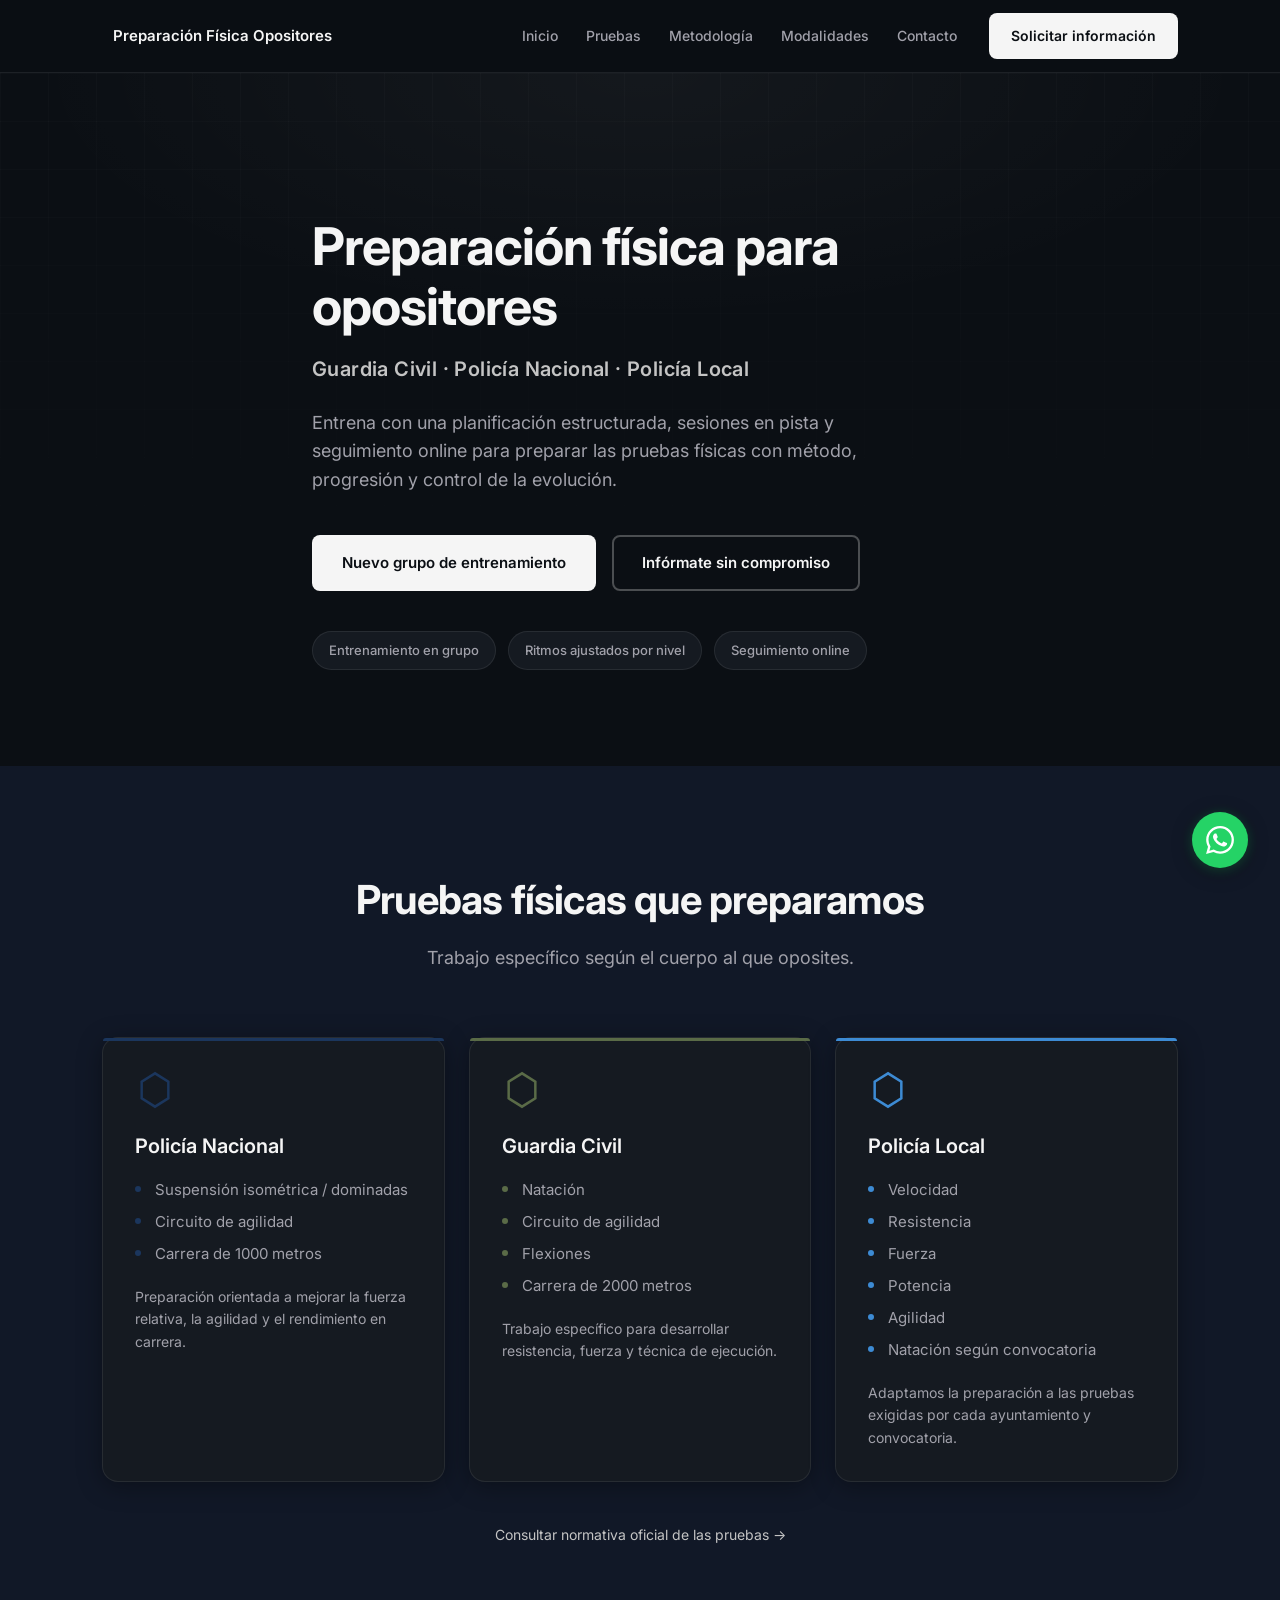
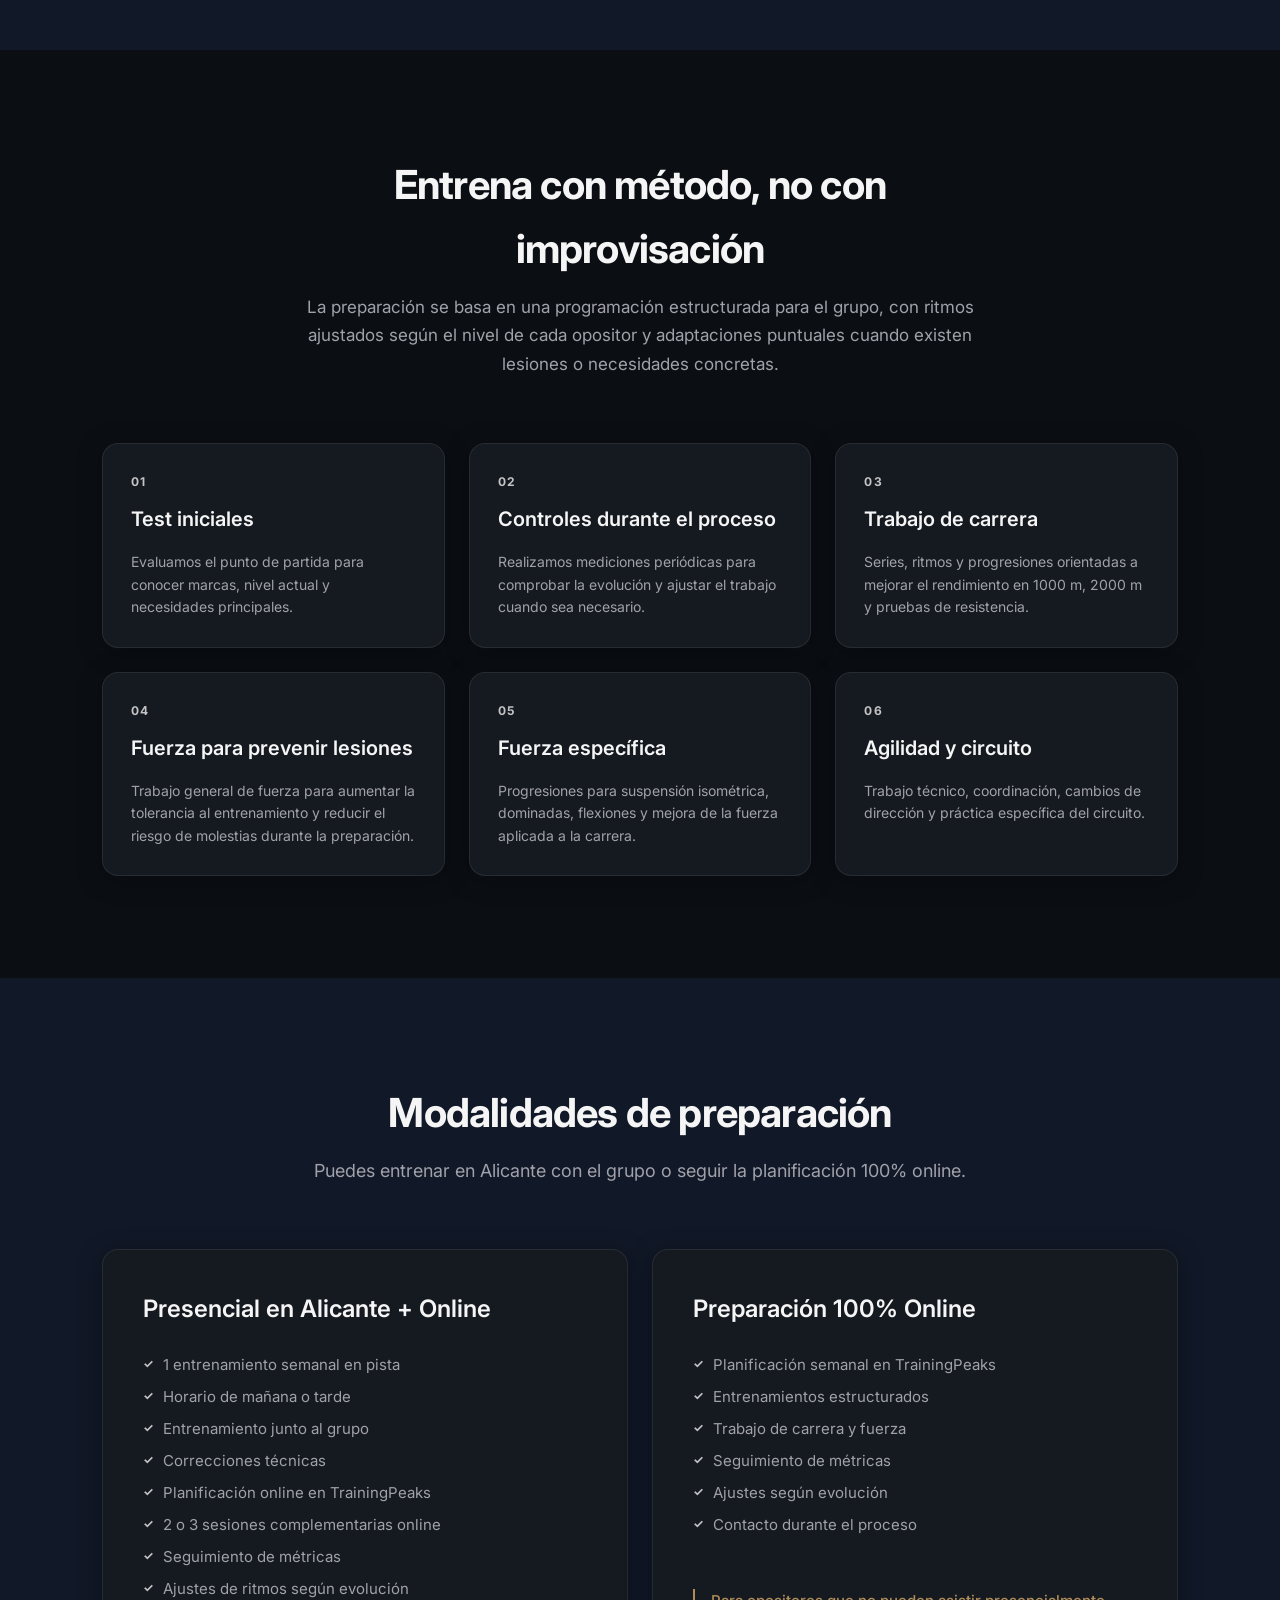
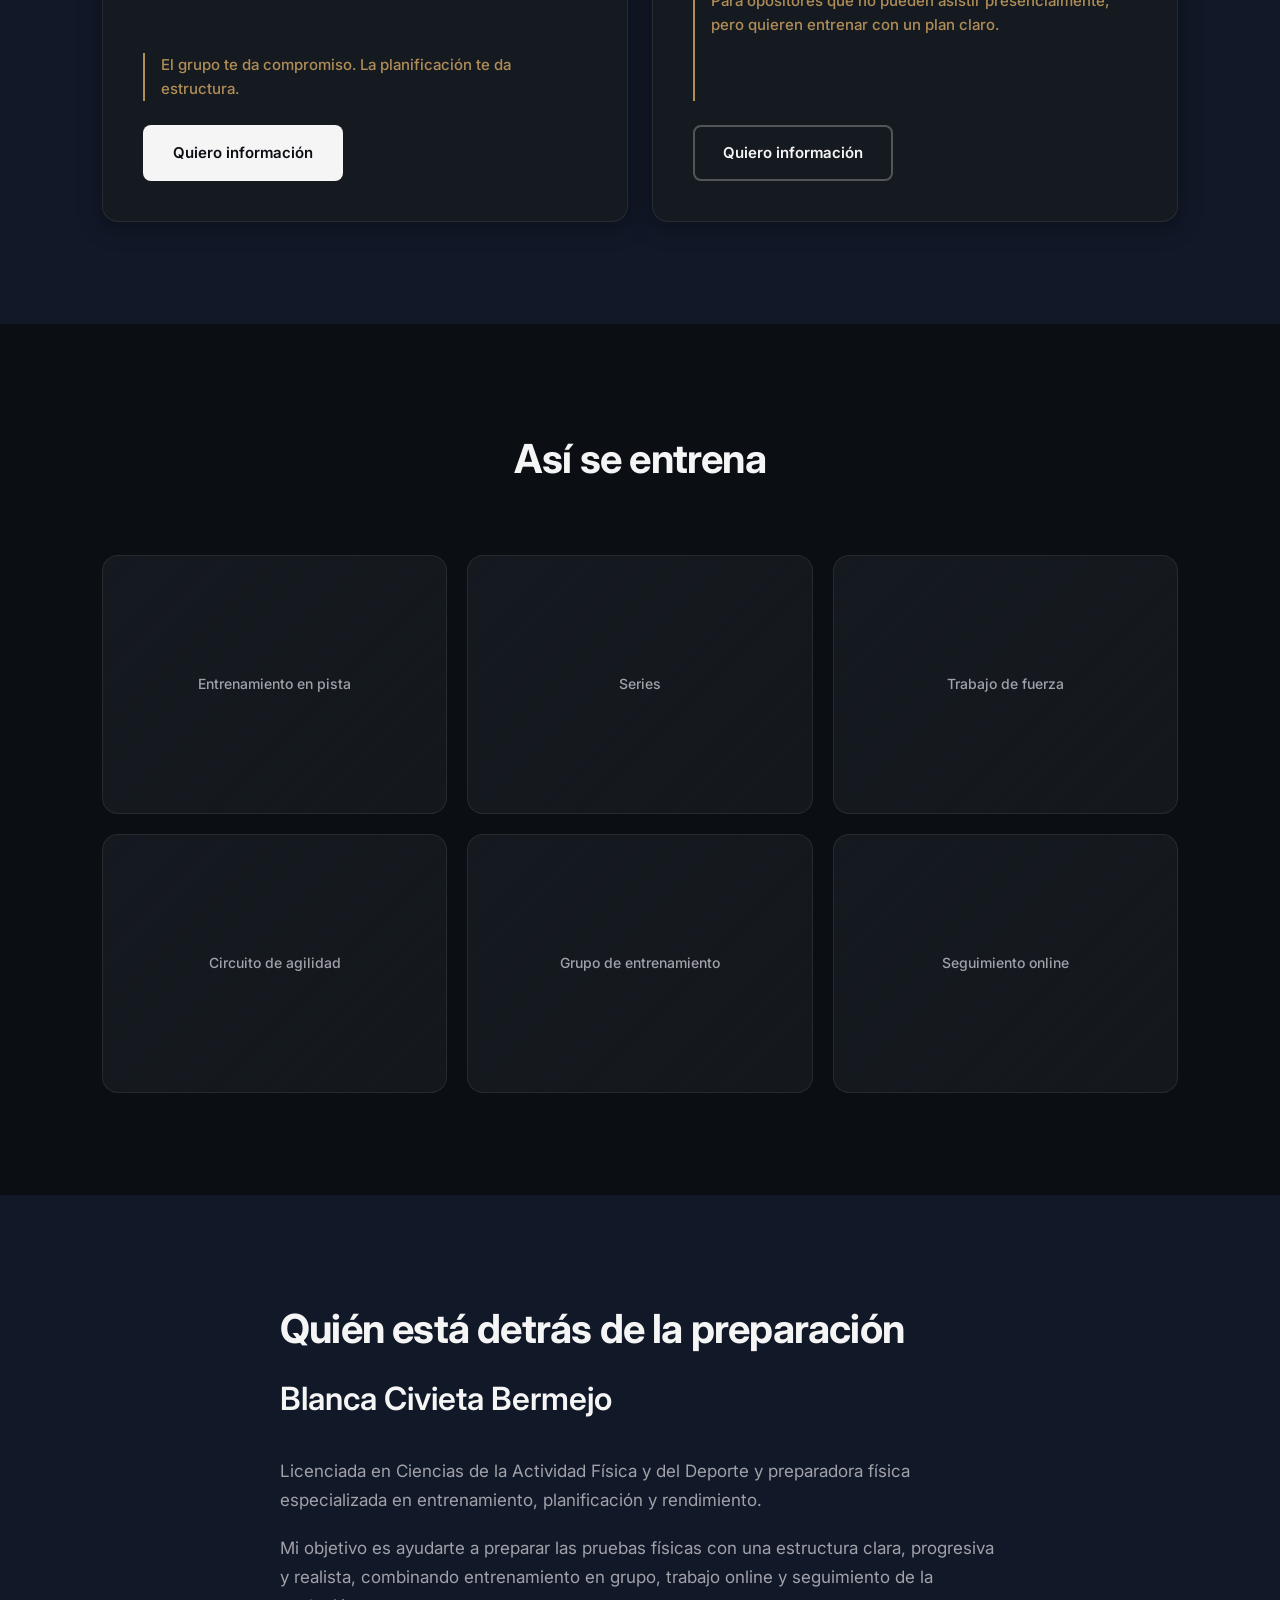
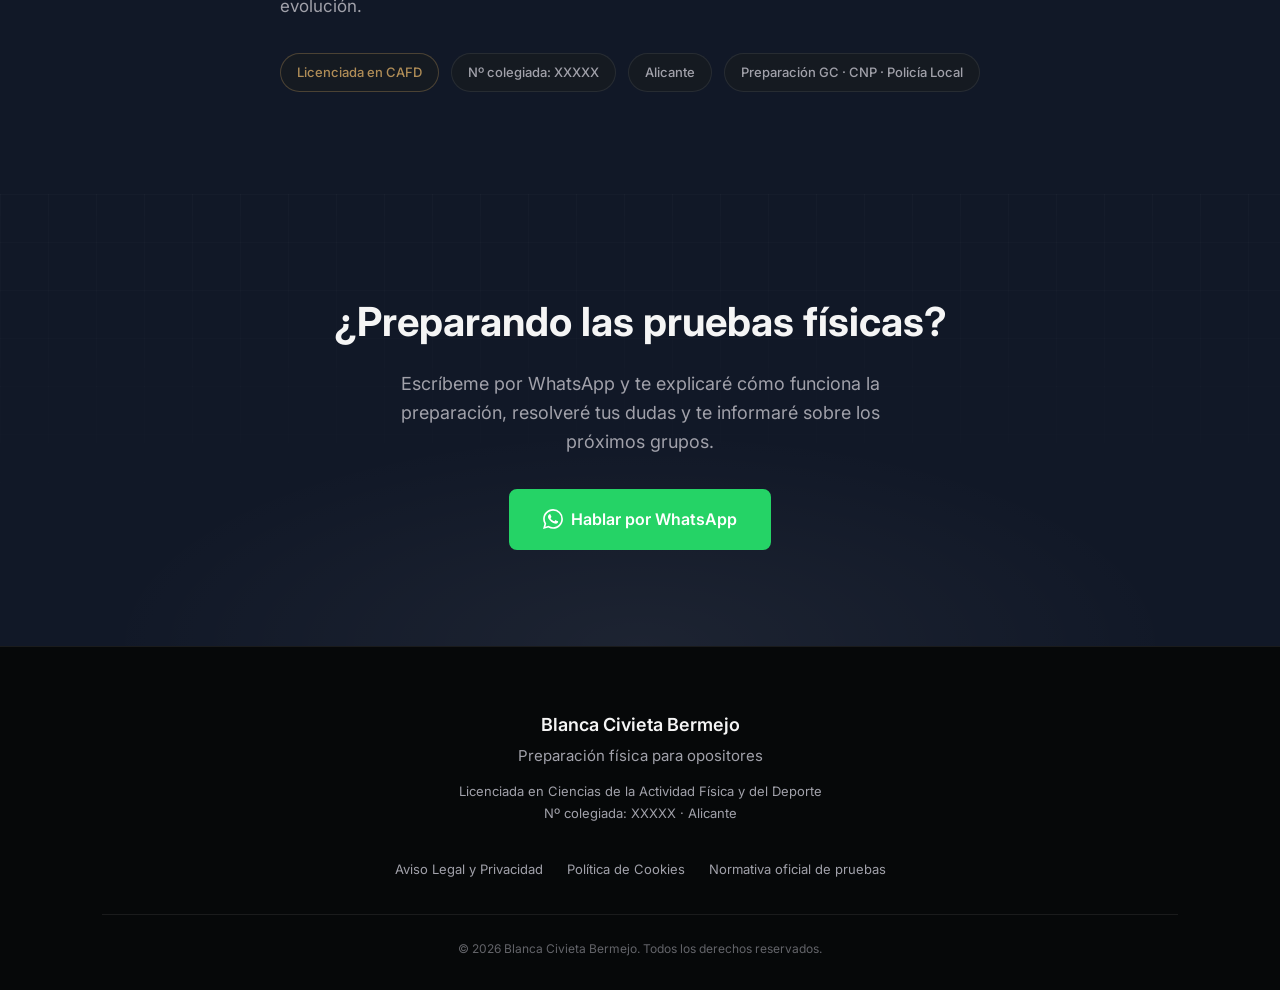
==== index.html @ 34aa8407 "politica de provacidad y cookies" ====
<!DOCTYPE html>
<html lang="es">
<head>
  <meta charset="UTF-8">
  <meta name="viewport" content="width=device-width, initial-scale=1.0">
  <meta name="description" content="Preparación física para opositores a Guardia Civil, Policía Nacional y Policía Local. Planificación estructurada, sesiones en pista y seguimiento online.">
  <title>Blanca Civieta | Preparación Física para Opositores</title>
  <link rel="preconnect" href="https://fonts.googleapis.com">
  <link rel="preconnect" href="https://fonts.gstatic.com" crossorigin>
  <link href="https://fonts.googleapis.com/css2?family=Inter:wght@400;500;600;700&display=swap" rel="stylesheet">
  <link rel="stylesheet" href="styles.css">
</head>
<body>

  <!-- Enlace WhatsApp: sustituir 34600000000 por el número real (formato internacional sin +) -->

  <!-- ========== NAVBAR ========== -->
  <header class="navbar" id="navbar">
    <div class="container navbar__inner">
      <a href="#inicio" class="navbar__logo">
      <span class="navbar__logo-sep"></span> Preparación Física Opositores
      </a>

      <button class="navbar__toggle" id="navToggle" aria-label="Abrir menú" aria-expanded="false">
        <span></span>
        <span></span>
        <span></span>
      </button>

      <nav class="navbar__nav" id="navMenu">
        <ul class="navbar__list">
          <li><a href="#inicio" class="navbar__link">Inicio</a></li>
          <li><a href="#pruebas" class="navbar__link">Pruebas</a></li>
          <li><a href="#metodologia" class="navbar__link">Metodología</a></li>
          <li><a href="#modalidades" class="navbar__link">Modalidades</a></li>
          <li><a href="https://wa.me/34600000000?text=Hola%20Blanca,%20me%20gustaría%20recibir%20información%20sobre%20la%20preparación%20física%20para%20oposiciones." class="navbar__link" target="_blank" rel="noopener noreferrer">Contacto</a></li>
        </ul>
        <a href="https://wa.me/34600000000?text=Hola%20Blanca,%20me%20gustaría%20recibir%20información%20sobre%20la%20preparación%20física%20para%20oposiciones." class="btn btn--primary btn--sm navbar__cta" target="_blank" rel="noopener noreferrer">Solicitar información</a>
      </nav>
    </div>
  </header>

  <main>

    <!-- ========== HERO ========== -->
    <section class="hero" id="inicio">
      <div class="hero__grid-pattern" aria-hidden="true"></div>
      <div class="container hero__content">
        <h1 class="hero__title">Preparación física para opositores</h1>
        <p class="hero__subtitle">Guardia Civil · Policía Nacional · Policía Local</p>
        <p class="hero__text">
          Entrena con una planificación estructurada, sesiones en pista y seguimiento online
          para preparar las pruebas físicas con método, progresión y control de la evolución.
        </p>
        <div class="hero__actions">
          <a href="https://wa.me/34600000000?text=Hola%20Blanca,%20me%20gustaría%20recibir%20información%20sobre%20la%20preparación%20física%20para%20oposiciones." class="btn btn--primary" target="_blank" rel="noopener noreferrer">Nuevo grupo de entrenamiento</a>
          <a href="https://wa.me/34600000000?text=Hola%20Blanca,%20me%20gustaría%20recibir%20información%20sobre%20la%20preparación%20física%20para%20oposiciones." class="btn btn--outline" target="_blank" rel="noopener noreferrer">Infórmate sin compromiso</a>
        </div>
        <div class="hero__badges">
          <span class="badge">Entrenamiento en grupo</span>
          <span class="badge">Ritmos ajustados por nivel</span>
          <span class="badge">Seguimiento online</span>
        </div>
      </div>
    </section>

    <!-- ========== PRUEBAS ========== -->
    <section class="section section--alt" id="pruebas">
      <div class="container">
        <header class="section__header">
          <h2 class="section__title">Pruebas físicas que preparamos</h2>
          <p class="section__subtitle">Trabajo específico según el cuerpo al que oposites.</p>
        </header>

        <div class="cards-grid cards-grid--3">
          <!-- Card Policía Nacional -->
          <article class="card card--cnp">
            <div class="card__icon" aria-hidden="true">
              <svg viewBox="0 0 24 24" fill="none" stroke="currentColor" stroke-width="1.5"><path d="M12 2L4 7v10l8 5 8-5V7L12 2z"/></svg>
            </div>
            <h3 class="card__title">Policía Nacional</h3>
            <ul class="card__list">
              <li>Suspensión isométrica / dominadas</li>
              <li>Circuito de agilidad</li>
              <li>Carrera de 1000 metros</li>
            </ul>
            <p class="card__note">
              Preparación orientada a mejorar la fuerza relativa, la agilidad y el rendimiento en carrera.
            </p>
          </article>

          <!-- Card Guardia Civil -->
          <article class="card card--gc">
            <div class="card__icon" aria-hidden="true">
              <svg viewBox="0 0 24 24" fill="none" stroke="currentColor" stroke-width="1.5"><path d="M12 2L4 7v10l8 5 8-5V7L12 2z"/></svg>
            </div>
            <h3 class="card__title">Guardia Civil</h3>
            <ul class="card__list">
              <li>Natación</li>
              <li>Circuito de agilidad</li>
              <li>Flexiones</li>
              <li>Carrera de 2000 metros</li>
            </ul>
            <p class="card__note">
              Trabajo específico para desarrollar resistencia, fuerza y técnica de ejecución.
            </p>
          </article>

          <!-- Card Policía Local -->
          <article class="card card--local">
            <div class="card__icon" aria-hidden="true">
              <svg viewBox="0 0 24 24" fill="none" stroke="currentColor" stroke-width="1.5"><path d="M12 2L4 7v10l8 5 8-5V7L12 2z"/></svg>
            </div>
            <h3 class="card__title">Policía Local</h3>
            <ul class="card__list">
              <li>Velocidad</li>
              <li>Resistencia</li>
              <li>Fuerza</li>
              <li>Potencia</li>
              <li>Agilidad</li>
              <li>Natación según convocatoria</li>
            </ul>
            <p class="card__note">
              Adaptamos la preparación a las pruebas exigidas por cada ayuntamiento y convocatoria.
            </p>
          </article>
        </div>

        <p class="section__link-wrap">
          <a href="#" class="section__link">Consultar normativa oficial de las pruebas →</a>
        </p>
      </div>
    </section>

    <!-- ========== METODOLOGÍA ========== -->
    <section class="section" id="metodologia">
      <div class="container">
        <header class="section__header section__header--narrow">
          <h2 class="section__title">Entrena con método, no con improvisación</h2>
          <p class="section__text">
            La preparación se basa en una programación estructurada para el grupo, con ritmos ajustados
            según el nivel de cada opositor y adaptaciones puntuales cuando existen lesiones o necesidades concretas.
          </p>
        </header>

        <div class="cards-grid cards-grid--3">
          <article class="card card--compact">
            <span class="card__number">01</span>
            <h3 class="card__title">Test iniciales</h3>
            <p class="card__text">
              Evaluamos el punto de partida para conocer marcas, nivel actual y necesidades principales.
            </p>
          </article>

          <article class="card card--compact">
            <span class="card__number">02</span>
            <h3 class="card__title">Controles durante el proceso</h3>
            <p class="card__text">
              Realizamos mediciones periódicas para comprobar la evolución y ajustar el trabajo cuando sea necesario.
            </p>
          </article>

          <article class="card card--compact">
            <span class="card__number">03</span>
            <h3 class="card__title">Trabajo de carrera</h3>
            <p class="card__text">
              Series, ritmos y progresiones orientadas a mejorar el rendimiento en 1000 m, 2000 m y pruebas de resistencia.
            </p>
          </article>

          <article class="card card--compact">
            <span class="card__number">04</span>
            <h3 class="card__title">Fuerza para prevenir lesiones</h3>
            <p class="card__text">
              Trabajo general de fuerza para aumentar la tolerancia al entrenamiento y reducir el riesgo de molestias durante la preparación.
            </p>
          </article>

          <article class="card card--compact">
            <span class="card__number">05</span>
            <h3 class="card__title">Fuerza específica</h3>
            <p class="card__text">
              Progresiones para suspensión isométrica, dominadas, flexiones y mejora de la fuerza aplicada a la carrera.
            </p>
          </article>

          <article class="card card--compact">
            <span class="card__number">06</span>
            <h3 class="card__title">Agilidad y circuito</h3>
            <p class="card__text">
              Trabajo técnico, coordinación, cambios de dirección y práctica específica del circuito.
            </p>
          </article>
        </div>
      </div>
    </section>

    <!-- ========== MODALIDADES ========== -->
    <section class="section section--alt" id="modalidades">
      <div class="container">
        <header class="section__header">
          <h2 class="section__title">Modalidades de preparación</h2>
          <p class="section__subtitle">
            Puedes entrenar en Alicante con el grupo o seguir la planificación 100% online.
          </p>
        </header>

        <div class="cards-grid cards-grid--2">
          <!-- Modalidad presencial -->
          <article class="card card--large">
            <h3 class="card__title card__title--lg">Presencial en Alicante + Online</h3>
            <ul class="card__list card__list--check">
              <li>1 entrenamiento semanal en pista</li>
              <li>Horario de mañana o tarde</li>
              <li>Entrenamiento junto al grupo</li>
              <li>Correcciones técnicas</li>
              <li>Planificación online en TrainingPeaks</li>
              <li>2 o 3 sesiones complementarias online</li>
              <li>Seguimiento de métricas</li>
              <li>Ajustes de ritmos según evolución</li>
            </ul>
            <p class="card__highlight">
              El grupo te da compromiso. La planificación te da estructura.
            </p>
            <a href="https://wa.me/34600000000?text=Hola%20Blanca,%20me%20gustaría%20recibir%20información%20sobre%20la%20preparación%20física%20para%20oposiciones." class="btn btn--primary" target="_blank" rel="noopener noreferrer">Quiero información</a>
          </article>

          <!-- Modalidad online -->
          <article class="card card--large">
            <h3 class="card__title card__title--lg">Preparación 100% Online</h3>
            <ul class="card__list card__list--check">
              <li>Planificación semanal en TrainingPeaks</li>
              <li>Entrenamientos estructurados</li>
              <li>Trabajo de carrera y fuerza</li>
              <li>Seguimiento de métricas</li>
              <li>Ajustes según evolución</li>
              <li>Contacto durante el proceso</li>
            </ul>
            <p class="card__highlight">
              Para opositores que no pueden asistir presencialmente, pero quieren entrenar con un plan claro.
            </p>
            <a href="https://wa.me/34600000000?text=Hola%20Blanca,%20me%20gustaría%20recibir%20información%20sobre%20la%20preparación%20física%20para%20oposiciones." class="btn btn--outline" target="_blank" rel="noopener noreferrer">Quiero información</a>
          </article>
        </div>
      </div>
    </section>

    <!-- ========== GALERÍA ========== -->
    <section class="section" id="galeria">
      <div class="container">
        <header class="section__header">
          <h2 class="section__title">Así se entrena</h2>
        </header>

        <div class="gallery">
          <figure class="gallery__item">
            <div class="gallery__placeholder">
              <span>Entrenamiento en pista</span>
            </div>
          </figure>
          <figure class="gallery__item">
            <div class="gallery__placeholder">
              <span>Series</span>
            </div>
          </figure>
          <figure class="gallery__item">
            <div class="gallery__placeholder">
              <span>Trabajo de fuerza</span>
            </div>
          </figure>
          <figure class="gallery__item">
            <div class="gallery__placeholder">
              <span>Circuito de agilidad</span>
            </div>
          </figure>
          <figure class="gallery__item">
            <div class="gallery__placeholder">
              <span>Grupo de entrenamiento</span>
            </div>
          </figure>
          <figure class="gallery__item">
            <div class="gallery__placeholder">
              <span>Seguimiento online</span>
            </div>
          </figure>
        </div>
      </div>
    </section>

    <!-- ========== SOBRE MÍ ========== -->
    <section class="section section--alt" id="sobre-mi">
      <div class="container">
        <div class="about">
          <header class="about__header">
            <h2 class="section__title">Quién está detrás de la preparación</h2>
            <h3 class="about__name">Blanca Civieta Bermejo</h3>
          </header>
          <div class="about__content">
            <p class="about__text">
              Licenciada en Ciencias de la Actividad Física y del Deporte y preparadora física
              especializada en entrenamiento, planificación y rendimiento.
            </p>
            <p class="about__text">
              Mi objetivo es ayudarte a preparar las pruebas físicas con una estructura clara,
              progresiva y realista, combinando entrenamiento en grupo, trabajo online y seguimiento de la evolución.
            </p>
            <div class="about__badges">
              <span class="badge badge--bronze">Licenciada en CAFD</span>
              <span class="badge">Nº colegiada: XXXXX</span>
              <span class="badge">Alicante</span>
              <span class="badge">Preparación GC · CNP · Policía Local</span>
            </div>
          </div>
        </div>
      </div>
    </section>

    <!-- ========== CTA FINAL ========== -->
    <section class="cta" id="cta">
      <div class="cta__grid-pattern" aria-hidden="true"></div>
      <div class="container cta__content">
        <h2 class="cta__title">¿Preparando las pruebas físicas?</h2>
        <p class="cta__text">
          Escríbeme por WhatsApp y te explicaré cómo funciona la preparación, resolveré tus dudas
          y te informaré sobre los próximos grupos.
        </p>
        <div class="cta__actions">
          <a href="https://wa.me/34600000000?text=Hola%20Blanca,%20me%20gustaría%20recibir%20información%20sobre%20la%20preparación%20física%20para%20oposiciones." class="btn btn--whatsapp btn--lg" target="_blank" rel="noopener noreferrer">
            <svg class="btn__icon" viewBox="0 0 24 24" fill="currentColor" aria-hidden="true"><path d="M17.472 14.382c-.297-.149-1.758-.867-2.03-.967-.273-.099-.471-.148-.67.15-.197.297-.767.966-.94 1.164-.173.199-.347.223-.644.075-.297-.15-1.255-.463-2.39-1.475-.883-.788-1.48-1.761-1.653-2.059-.173-.297-.018-.458.13-.606.134-.133.298-.347.446-.52.149-.174.198-.298.298-.497.099-.198.05-.371-.025-.52-.075-.149-.669-1.612-.916-2.207-.242-.579-.487-.5-.669-.51-.173-.008-.371-.01-.57-.01-.198 0-.52.074-.792.372-.272.297-1.04 1.016-1.04 2.479 0 1.462 1.065 2.875 1.213 3.074.149.198 2.096 3.2 5.077 4.487.709.306 1.262.489 1.694.625.712.227 1.36.195 1.871.118.571-.085 1.758-.719 2.006-1.413.248-.694.248-1.289.173-1.413-.074-.124-.272-.198-.57-.347m-5.421 7.403h-.004a9.87 9.87 0 01-5.031-1.378l-.361-.214-3.741.982.998-3.648-.235-.374a9.86 9.86 0 01-1.51-5.26c.001-5.45 4.436-9.884 9.888-9.884 2.64 0 5.122 1.03 6.988 2.898a9.825 9.825 0 012.893 6.994c-.003 5.45-4.435 9.884-9.885 9.884m8.413-18.297A11.815 11.815 0 0012.05 0C5.495 0 .16 5.335.157 11.892c0 2.096.547 4.142 1.588 5.945L.057 24l6.305-1.654a11.882 11.882 0 005.683 1.448h.005c6.554 0 11.89-5.335 11.893-11.893a11.821 11.821 0 00-3.48-8.413z"/></svg>
            Hablar por WhatsApp
          </a>
        </div>
      </div>
    </section>

  </main>

  <!-- ========== FOOTER ========== -->
  <footer class="footer">
    <div class="container footer__inner">
      <div class="footer__brand">
        <p class="footer__name">Blanca Civieta Bermejo</p>
        <p class="footer__tagline">Preparación física para opositores</p>
        <p class="footer__info">
          Licenciada en Ciencias de la Actividad Física y del Deporte<br>
          Nº colegiada: XXXXX · Alicante
        </p>
      </div>

      <nav class="footer__nav">
        <ul class="footer__links">
          <li><a href="aviso-legal-privacidad.html">Aviso Legal y Privacidad</a></li>
          <li><a href="politica-cookies.html">Política de Cookies</a></li>
          <li><a href="#">Normativa oficial de pruebas</a></li>
        </ul>
      </nav>

      <p class="footer__copy">© 2026 Blanca Civieta Bermejo. Todos los derechos reservados.</p>
    </div>
  </footer>

  <!-- Botón flotante WhatsApp -->
  <a href="https://wa.me/34600000000?text=Hola%20Blanca,%20me%20gustaría%20recibir%20información%20sobre%20la%20preparación%20física%20para%20oposiciones." class="whatsapp-float" target="_blank" rel="noopener noreferrer" aria-label="Hablar por WhatsApp">
    <svg viewBox="0 0 24 24" fill="currentColor" aria-hidden="true"><path d="M17.472 14.382c-.297-.149-1.758-.867-2.03-.967-.273-.099-.471-.148-.67.15-.197.297-.767.966-.94 1.164-.173.199-.347.223-.644.075-.297-.15-1.255-.463-2.39-1.475-.883-.788-1.48-1.761-1.653-2.059-.173-.297-.018-.458.13-.606.134-.133.298-.347.446-.52.149-.174.198-.298.298-.497.099-.198.05-.371-.025-.52-.075-.149-.669-1.612-.916-2.207-.242-.579-.487-.5-.669-.51-.173-.008-.371-.01-.57-.01-.198 0-.52.074-.792.372-.272.297-1.04 1.016-1.04 2.479 0 1.462 1.065 2.875 1.213 3.074.149.198 2.096 3.2 5.077 4.487.709.306 1.262.489 1.694.625.712.227 1.36.195 1.871.118.571-.085 1.758-.719 2.006-1.413.248-.694.248-1.289.173-1.413-.074-.124-.272-.198-.57-.347m-5.421 7.403h-.004a9.87 9.87 0 01-5.031-1.378l-.361-.214-3.741.982.998-3.648-.235-.374a9.86 9.86 0 01-1.51-5.26c.001-5.45 4.436-9.884 9.888-9.884 2.64 0 5.122 1.03 6.988 2.898a9.825 9.825 0 012.893 6.994c-.003 5.45-4.435 9.884-9.885 9.884m8.413-18.297A11.815 11.815 0 0012.05 0C5.495 0 .16 5.335.157 11.892c0 2.096.547 4.142 1.588 5.945L.057 24l6.305-1.654a11.882 11.882 0 005.683 1.448h.005c6.554 0 11.89-5.335 11.893-11.893a11.821 11.821 0 00-3.48-8.413z"/></svg>
  </a>

  <script src="script.js"></script>
</body>
</html>
---- styles.css ----
/* ============================================
   Blanca Civieta — Preparación Física Opositores
   Paleta neutra: negro, grafito, plata, blanco roto
   ============================================ */

/* --- Variables --- */
:root {
  --color-bg: #0B0F14;
  --color-bg-alt: #111827;
  --color-card: #151A21;
  --color-text: #F5F5F5;
  --color-text-muted: #A1A1AA;
  --color-silver: #C4C4C4;
  --color-silver-dim: rgba(196, 196, 196, 0.45);
  --color-bronze: #B08D57;
  --color-border: rgba(255, 255, 255, 0.08);
  --color-border-silver: rgba(196, 196, 196, 0.35);
  --color-border-accent: rgba(196, 196, 196, 0.22);

  /* Acentos por cuerpo (solo cards de pruebas) */
  --color-cnp: #1B365D;
  --color-gc: #5A6B47;
  --color-local: #3D8BD4;

  --font-family: 'Inter', -apple-system, BlinkMacSystemFont, 'Segoe UI', sans-serif;
  --radius-sm: 8px;
  --radius-md: 12px;
  --radius-lg: 16px;
  --shadow-card: 0 4px 24px rgba(0, 0, 0, 0.35);
  --shadow-hover: 0 8px 32px rgba(0, 0, 0, 0.45);

  --section-padding: clamp(4rem, 8vw, 7rem);
  --container-max: 1140px;
  --transition: 0.25s ease;
}

/* --- Reset & Base --- */
*,
*::before,
*::after {
  box-sizing: border-box;
  margin: 0;
  padding: 0;
}

html {
  scroll-behavior: smooth;
  scroll-padding-top: 80px;
}

body {
  font-family: var(--font-family);
  font-size: 1rem;
  line-height: 1.6;
  color: var(--color-text);
  background-color: var(--color-bg);
  -webkit-font-smoothing: antialiased;
}

img {
  max-width: 100%;
  display: block;
}

a {
  color: inherit;
  text-decoration: none;
}

ul {
  list-style: none;
}

/* --- Utilidades --- */
.container {
  width: 100%;
  max-width: var(--container-max);
  margin-inline: auto;
  padding-inline: clamp(1.25rem, 4vw, 2rem);
}

.container--narrow {
  max-width: 640px;
}

/* --- Botones --- */
.btn {
  display: inline-flex;
  align-items: center;
  justify-content: center;
  gap: 0.5rem;
  padding: 0.875rem 1.75rem;
  font-family: inherit;
  font-size: 0.9375rem;
  font-weight: 600;
  border-radius: var(--radius-sm);
  border: 2px solid transparent;
  cursor: pointer;
  transition: background var(--transition), border-color var(--transition),
              color var(--transition), transform var(--transition), box-shadow var(--transition);
  white-space: nowrap;
}

.btn--primary {
  background: var(--color-text);
  color: var(--color-bg);
  border-color: rgba(255, 255, 255, 0.12);
}

.btn--primary:hover {
  background: var(--color-silver);
  border-color: var(--color-silver);
  color: var(--color-bg);
  transform: translateY(-2px);
  box-shadow: 0 4px 16px rgba(0, 0, 0, 0.28);
}

.btn--outline {
  background: transparent;
  color: var(--color-text);
  border-color: var(--color-border-silver);
}

.btn--outline:hover {
  background: var(--color-bg-alt);
  border-color: var(--color-silver-dim);
  color: var(--color-text);
  transform: translateY(-2px);
}

.btn--sm {
  padding: 0.625rem 1.25rem;
  font-size: 0.875rem;
}

.btn--full {
  width: 100%;
}

.btn__icon {
  width: 1.25rem;
  height: 1.25rem;
  flex-shrink: 0;
}

.btn--lg {
  padding: 1rem 2rem;
  font-size: 1rem;
}

.btn--whatsapp {
  background: #25D366;
  color: #fff;
  border-color: #25D366;
}

.btn--whatsapp:hover {
  background: #20BD5A;
  border-color: #20BD5A;
  color: #fff;
  transform: translateY(-2px);
  box-shadow: 0 4px 20px rgba(37, 211, 102, 0.35);
}

/* --- Badges --- */
.badge {
  display: inline-flex;
  align-items: center;
  padding: 0.5rem 1rem;
  font-size: 0.8125rem;
  font-weight: 500;
  color: var(--color-text-muted);
  background: var(--color-card);
  border: 1px solid var(--color-border);
  border-radius: 100px;
}

.badge--bronze {
  color: var(--color-bronze);
  border-color: rgba(176, 141, 87, 0.35);
}

/* ============================================
   NAVBAR
   ============================================ */
.navbar {
  position: sticky;
  top: 0;
  z-index: 100;
  background: rgba(11, 15, 20, 0.92);
  backdrop-filter: blur(12px);
  -webkit-backdrop-filter: blur(12px);
  border-bottom: 1px solid var(--color-border);
}

.navbar__inner {
  display: flex;
  align-items: center;
  justify-content: space-between;
  height: 72px;
  gap: 1.5rem;
}

.navbar__logo {
  font-size: 0.9375rem;
  font-weight: 600;
  color: var(--color-text);
  white-space: nowrap;
  transition: color var(--transition);
}

.navbar__logo:hover {
  color: var(--color-silver);
}

.navbar__logo-sep {
  color: var(--color-text-muted);
  font-weight: 400;
  margin-inline: 0.35rem;
}

.navbar__nav {
  display: flex;
  align-items: center;
  gap: 2rem;
}

.navbar__list {
  display: flex;
  align-items: center;
  gap: 1.75rem;
}

.navbar__link {
  font-size: 0.875rem;
  font-weight: 500;
  color: var(--color-text-muted);
  transition: color var(--transition);
}

.navbar__link:hover {
  color: var(--color-text);
}

/* Hamburguesa — oculta en desktop */
.navbar__toggle {
  display: none;
  flex-direction: column;
  justify-content: center;
  gap: 5px;
  width: 40px;
  height: 40px;
  background: none;
  border: 1px solid var(--color-border);
  border-radius: var(--radius-sm);
  cursor: pointer;
  padding: 8px;
}

.navbar__toggle span {
  display: block;
  width: 100%;
  height: 2px;
  background: var(--color-text);
  border-radius: 2px;
  transition: transform var(--transition), opacity var(--transition);
}

.navbar__toggle.is-active span:nth-child(1) {
  transform: translateY(7px) rotate(45deg);
}

.navbar__toggle.is-active span:nth-child(2) {
  opacity: 0;
}

.navbar__toggle.is-active span:nth-child(3) {
  transform: translateY(-7px) rotate(-45deg);
}

/* ============================================
   HERO
   ============================================ */
.hero {
  position: relative;
  padding: clamp(5rem, 12vw, 9rem) 0 clamp(4rem, 8vw, 6rem);
  overflow: hidden;
  background:
    radial-gradient(ellipse 80% 60% at 50% 0%, rgba(255, 255, 255, 0.04) 0%, transparent 60%),
    var(--color-bg);
}

/* Patrón grid tecnológico discreto */
.hero__grid-pattern,
.cta__grid-pattern {
  position: absolute;
  inset: 0;
  background-image:
    linear-gradient(rgba(255, 255, 255, 0.03) 1px, transparent 1px),
    linear-gradient(90deg, rgba(255, 255, 255, 0.03) 1px, transparent 1px);
  background-size: 48px 48px;
  mask-image: linear-gradient(to bottom, rgba(0,0,0,0.6) 0%, transparent 80%);
  -webkit-mask-image: linear-gradient(to bottom, rgba(0,0,0,0.6) 0%, transparent 80%);
  pointer-events: none;
}

.hero__content {
  position: relative;
  max-width: 720px;
}

.hero__title {
  font-size: clamp(2rem, 5vw, 3.25rem);
  font-weight: 700;
  line-height: 1.15;
  letter-spacing: -0.02em;
  margin-bottom: 1rem;
}

.hero__subtitle {
  font-size: clamp(1rem, 2.5vw, 1.25rem);
  font-weight: 600;
  color: var(--color-silver);
  margin-bottom: 1.5rem;
  letter-spacing: 0.02em;
}

.hero__text {
  font-size: clamp(1rem, 2vw, 1.125rem);
  color: var(--color-text-muted);
  margin-bottom: 2.5rem;
  max-width: 600px;
}

.hero__actions {
  display: flex;
  flex-wrap: wrap;
  gap: 1rem;
  margin-bottom: 2.5rem;
}

.hero__badges {
  display: flex;
  flex-wrap: wrap;
  gap: 0.75rem;
}

/* ============================================
   SECCIONES GENERALES
   ============================================ */
.section {
  padding-block: var(--section-padding);
}

.section--alt {
  background-color: var(--color-bg-alt);
}

.section__header {
  text-align: center;
  margin-bottom: clamp(2.5rem, 5vw, 4rem);
}

.section__header--narrow {
  max-width: 720px;
  margin-inline: auto;
  margin-bottom: clamp(2.5rem, 5vw, 4rem);
}

.section__title {
  font-size: clamp(1.75rem, 4vw, 2.5rem);
  font-weight: 700;
  letter-spacing: -0.02em;
  margin-bottom: 0.75rem;
}

.section__subtitle {
  font-size: clamp(1rem, 2vw, 1.125rem);
  color: var(--color-text-muted);
}

.section__text {
  font-size: clamp(1rem, 2vw, 1.0625rem);
  color: var(--color-text-muted);
  line-height: 1.7;
}

.section__link-wrap {
  text-align: center;
  margin-top: 2.5rem;
}

.section__link {
  font-size: 0.875rem;
  color: var(--color-silver);
  transition: color var(--transition);
}

.section__link:hover {
  color: var(--color-text);
}

/* ============================================
   CARDS
   ============================================ */
.cards-grid {
  display: grid;
  gap: 1.5rem;
}

.cards-grid--3 {
  grid-template-columns: repeat(auto-fit, minmax(280px, 1fr));
}

.cards-grid--2 {
  grid-template-columns: repeat(auto-fit, minmax(320px, 1fr));
}

.card {
  background: var(--color-card);
  border: 1px solid var(--color-border);
  border-radius: var(--radius-lg);
  padding: 2rem;
  box-shadow: var(--shadow-card);
  transition: transform var(--transition), border-color var(--transition), box-shadow var(--transition);
}

.card:hover {
  transform: translateY(-4px);
  border-color: var(--color-border-accent);
  box-shadow: var(--shadow-hover);
}

/* Acentos por cuerpo — solo en detalles, fondo neutro */
.card--cnp,
.card--gc,
.card--local {
  position: relative;
}

.card--cnp {
  --card-accent: var(--color-cnp);
}

.card--gc {
  --card-accent: var(--color-gc);
}

.card--local {
  --card-accent: var(--color-local);
}

.card--cnp::before,
.card--gc::before,
.card--local::before {
  content: '';
  position: absolute;
  top: 0;
  left: 0;
  right: 0;
  height: 3px;
  background: var(--card-accent);
  border-radius: var(--radius-lg) var(--radius-lg) 0 0;
}

.card--cnp .card__icon,
.card--gc .card__icon,
.card--local .card__icon {
  color: var(--card-accent);
}

.card--cnp .card__list li::before,
.card--gc .card__list li::before,
.card--local .card__list li::before {
  background: var(--card-accent);
}

.card--cnp:hover {
  border-color: rgba(27, 54, 93, 0.4);
  box-shadow: var(--shadow-hover), 0 0 28px rgba(27, 54, 93, 0.15);
}

.card--gc:hover {
  border-color: rgba(90, 107, 71, 0.45);
  box-shadow: var(--shadow-hover), 0 0 28px rgba(90, 107, 71, 0.15);
}

.card--local:hover {
  border-color: rgba(61, 139, 212, 0.4);
  box-shadow: var(--shadow-hover), 0 0 28px rgba(61, 139, 212, 0.18);
}

.card--compact {
  padding: 1.75rem;
}

.card--large {
  padding: clamp(2rem, 4vw, 2.5rem);
  display: flex;
  flex-direction: column;
}

.card__icon {
  width: 40px;
  height: 40px;
  color: var(--color-silver);
  margin-bottom: 1.25rem;
}

.card__icon svg {
  width: 100%;
  height: 100%;
}

.card__number {
  display: block;
  font-size: 0.75rem;
  font-weight: 700;
  color: var(--color-silver);
  letter-spacing: 0.1em;
  margin-bottom: 0.75rem;
}

.card__title {
  font-size: 1.25rem;
  font-weight: 600;
  margin-bottom: 1rem;
}

.card__title--lg {
  font-size: clamp(1.25rem, 2.5vw, 1.5rem);
  margin-bottom: 1.5rem;
}

.card__list {
  margin-bottom: 1.25rem;
}

.card__list li {
  position: relative;
  padding-left: 1.25rem;
  font-size: 0.9375rem;
  color: var(--color-text-muted);
  margin-bottom: 0.5rem;
}

.card__list li::before {
  content: '';
  position: absolute;
  left: 0;
  top: 0.55em;
  width: 6px;
  height: 6px;
  background: var(--color-silver-dim);
  border-radius: 50%;
}

.card__list--check li::before {
  content: '✓';
  width: auto;
  height: auto;
  background: none;
  color: var(--color-silver);
  font-size: 0.75rem;
  font-weight: 700;
  top: 0.1em;
}

.card__note,
.card__text {
  font-size: 0.875rem;
  color: var(--color-text-muted);
  line-height: 1.6;
}

.card__highlight {
  font-size: 0.9375rem;
  font-weight: 500;
  color: var(--color-bronze);
  margin-block: 1.5rem;
  padding-left: 1rem;
  border-left: 2px solid var(--color-bronze);
  flex-grow: 1;
}

.card--large .btn {
  align-self: flex-start;
  margin-top: auto;
}

/* ============================================
   GALERÍA
   ============================================ */
.gallery {
  display: grid;
  grid-template-columns: repeat(auto-fit, minmax(260px, 1fr));
  gap: 1.25rem;
}

.gallery__item {
  margin: 0;
}

.gallery__placeholder {
  aspect-ratio: 4 / 3;
  display: flex;
  align-items: center;
  justify-content: center;
  background:
    linear-gradient(135deg, var(--color-card) 0%, rgba(255, 255, 255, 0.04) 100%);
  border: 1px solid var(--color-border);
  border-radius: var(--radius-lg);
  overflow: hidden;
  transition: transform var(--transition), border-color var(--transition), box-shadow var(--transition);
}

.gallery__placeholder span {
  font-size: 0.875rem;
  font-weight: 500;
  color: var(--color-text-muted);
  text-align: center;
  padding: 1rem;
}

.gallery__item:hover .gallery__placeholder {
  transform: scale(1.02);
  border-color: var(--color-border-accent);
  box-shadow: var(--shadow-hover);
}

/* ============================================
   SOBRE MÍ
   ============================================ */
.about {
  max-width: 720px;
  margin-inline: auto;
}

.about__header {
  margin-bottom: 2rem;
}

.about__name {
  font-size: clamp(1.5rem, 3vw, 2rem);
  font-weight: 600;
  color: var(--color-text);
  margin-top: 0.5rem;
}

.about__text {
  font-size: 1.0625rem;
  color: var(--color-text-muted);
  margin-bottom: 1.25rem;
  line-height: 1.7;
}

.about__badges {
  display: flex;
  flex-wrap: wrap;
  gap: 0.75rem;
  margin-top: 2rem;
}

/* ============================================
   CTA FINAL
   ============================================ */
.cta {
  position: relative;
  padding: clamp(4rem, 8vw, 6rem) 0;
  overflow: hidden;
  background:
    radial-gradient(ellipse 70% 80% at 50% 100%, rgba(255, 255, 255, 0.05) 0%, transparent 60%),
    var(--color-bg-alt);
  text-align: center;
}

.cta__content {
  position: relative;
}

.cta__title {
  font-size: clamp(1.75rem, 4vw, 2.5rem);
  font-weight: 700;
  margin-bottom: 1rem;
}

.cta__text {
  font-size: clamp(1rem, 2vw, 1.125rem);
  color: var(--color-text-muted);
  max-width: 560px;
  margin-inline: auto;
  margin-bottom: 2rem;
}

.cta__actions {
  display: flex;
  flex-wrap: wrap;
  justify-content: center;
  gap: 1rem;
}

/* ============================================
   CONTACTO
   ============================================ */
.contact {
  text-align: center;
}

.contact .section__header {
  margin-bottom: 2rem;
}

.contact .section__text {
  max-width: 560px;
  margin-inline: auto;
}

/* ============================================
   BOTÓN FLOTANTE WHATSAPP
   ============================================ */
.whatsapp-float {
  position: fixed;
  bottom: clamp(1.25rem, 4vw, 2rem);
  right: clamp(1.25rem, 4vw, 2rem);
  z-index: 200;
  display: flex;
  align-items: center;
  justify-content: center;
  width: 56px;
  height: 56px;
  background: #25D366;
  color: #fff;
  border-radius: 50%;
  box-shadow: 0 4px 20px rgba(0, 0, 0, 0.35), 0 2px 12px rgba(37, 211, 102, 0.3);
  transition: transform var(--transition), box-shadow var(--transition), background var(--transition);
}

.whatsapp-float svg {
  width: 28px;
  height: 28px;
}

.whatsapp-float:hover {
  background: #20BD5A;
  transform: scale(1.08) translateY(-2px);
  box-shadow: 0 6px 28px rgba(0, 0, 0, 0.4), 0 4px 16px rgba(37, 211, 102, 0.4);
}

/* ============================================
   FOOTER
   ============================================ */
.footer {
  background: #060809;
  border-top: 1px solid var(--color-border);
  padding: clamp(3rem, 6vw, 4rem) 0 2rem;
}

.footer__inner {
  display: flex;
  flex-direction: column;
  align-items: center;
  text-align: center;
  gap: 2rem;
}

.footer__name {
  font-size: 1.125rem;
  font-weight: 600;
  margin-bottom: 0.25rem;
}

.footer__tagline {
  font-size: 0.9375rem;
  color: var(--color-text-muted);
  margin-bottom: 0.75rem;
}

.footer__info {
  font-size: 0.8125rem;
  color: var(--color-text-muted);
  line-height: 1.7;
}

.footer__links {
  display: flex;
  flex-wrap: wrap;
  justify-content: center;
  gap: 1.5rem;
}

.footer__links a {
  font-size: 0.8125rem;
  color: var(--color-text-muted);
  transition: color var(--transition);
}

.footer__links a:hover {
  color: var(--color-silver);
}

.footer__copy {
  font-size: 0.75rem;
  color: rgba(161, 161, 170, 0.6);
  padding-top: 1.5rem;
  border-top: 1px solid var(--color-border);
  width: 100%;
}

/* ============================================
   RESPONSIVE — Mobile first
   ============================================ */
@media (max-width: 768px) {
  .navbar__toggle {
    display: flex;
  }

  .navbar__nav {
    position: fixed;
    top: 72px;
    left: 0;
    right: 0;
    flex-direction: column;
    align-items: stretch;
    gap: 0;
    background: rgba(11, 15, 20, 0.98);
    backdrop-filter: blur(12px);
    border-bottom: 1px solid var(--color-border);
    padding: 1.5rem;
    transform: translateY(-120%);
    opacity: 0;
    visibility: hidden;
    transition: transform var(--transition), opacity var(--transition), visibility var(--transition);
  }

  .navbar__nav.is-open {
    transform: translateY(0);
    opacity: 1;
    visibility: visible;
  }

  .navbar__list {
    flex-direction: column;
    align-items: stretch;
    gap: 0;
    margin-bottom: 1rem;
  }

  .navbar__link {
    display: block;
    padding: 0.875rem 0;
    border-bottom: 1px solid var(--color-border);
  }

  .navbar__cta {
    width: 100%;
    text-align: center;
  }

  .navbar__logo {
    font-size: 0.8125rem;
  }

  .hero__actions,
  .cta__actions {
    flex-direction: column;
  }

  .hero__actions .btn,
  .cta__actions .btn {
    width: 100%;
  }
}

@media (max-width: 480px) {
  .cards-grid--3,
  .cards-grid--2 {
    grid-template-columns: 1fr;
  }
}

/* ============================================
   PÁGINAS LEGALES
   ============================================ */
.legal-page {
  padding: clamp(2.5rem, 6vw, 4rem) 0 clamp(4rem, 8vw, 6rem);
  min-height: 60vh;
}

.legal-content {
  max-width: 850px;
}

.legal-back {
  display: inline-block;
  font-size: 0.875rem;
  font-weight: 500;
  color: var(--color-silver);
  margin-bottom: 2rem;
  transition: color var(--transition);
}

.legal-back:hover {
  color: var(--color-text);
}

.legal-content__title {
  font-size: clamp(1.75rem, 4vw, 2.25rem);
  font-weight: 700;
  letter-spacing: -0.02em;
  line-height: 1.2;
  margin-bottom: clamp(2rem, 4vw, 3rem);
  color: var(--color-text);
}

.legal-section {
  margin-bottom: clamp(2rem, 4vw, 2.75rem);
  padding-bottom: clamp(2rem, 4vw, 2.75rem);
  border-bottom: 1px solid var(--color-border);
}

.legal-section:last-child {
  margin-bottom: 0;
  padding-bottom: 0;
  border-bottom: none;
}

.legal-section__title {
  font-size: clamp(1.125rem, 2.5vw, 1.375rem);
  font-weight: 600;
  color: var(--color-text);
  margin-bottom: 1rem;
  letter-spacing: -0.01em;
}

.legal-section p {
  font-size: 1rem;
  line-height: 1.8;
  color: var(--color-text-muted);
  margin-bottom: 1rem;
}

.legal-section p:last-child {
  margin-bottom: 0;
}

.legal-content a {
  color: var(--color-silver);
  text-decoration: underline;
  text-underline-offset: 3px;
  transition: color var(--transition);
}

.legal-content a:hover {
  color: var(--color-text);
}
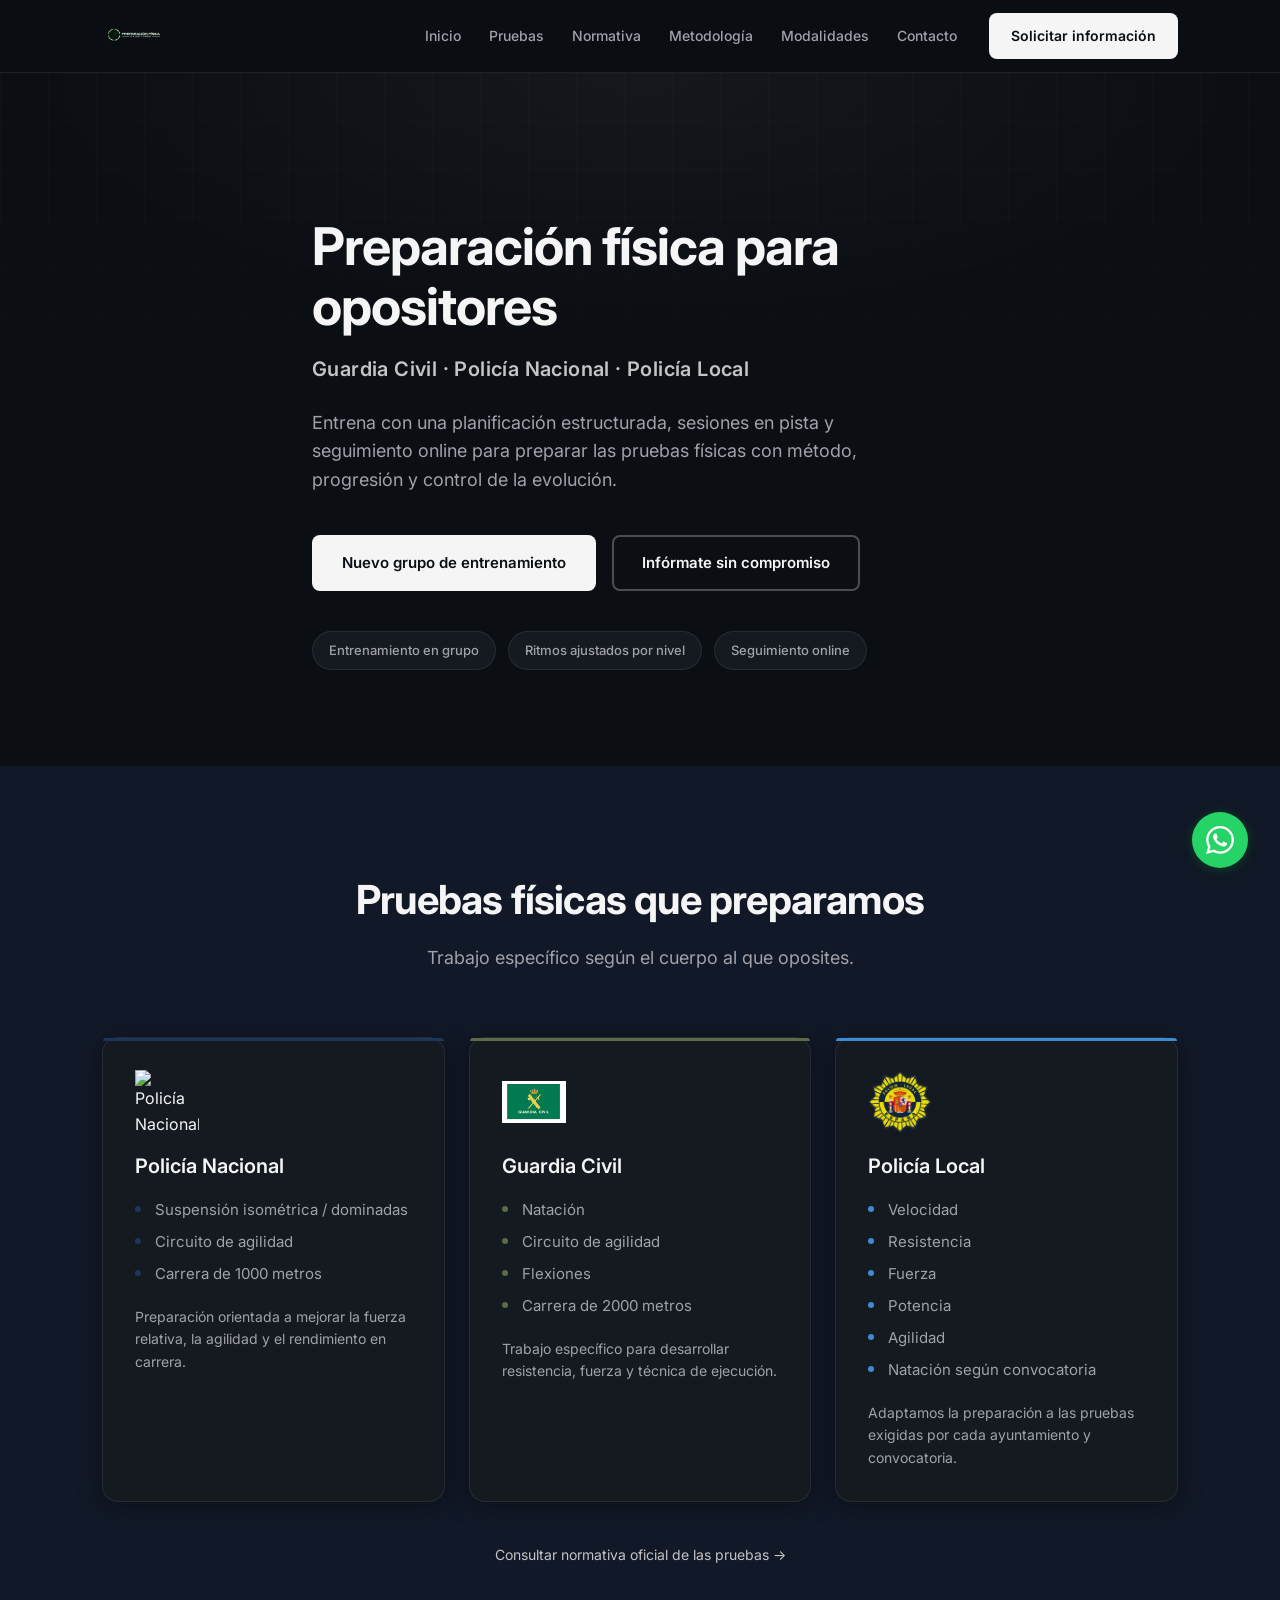
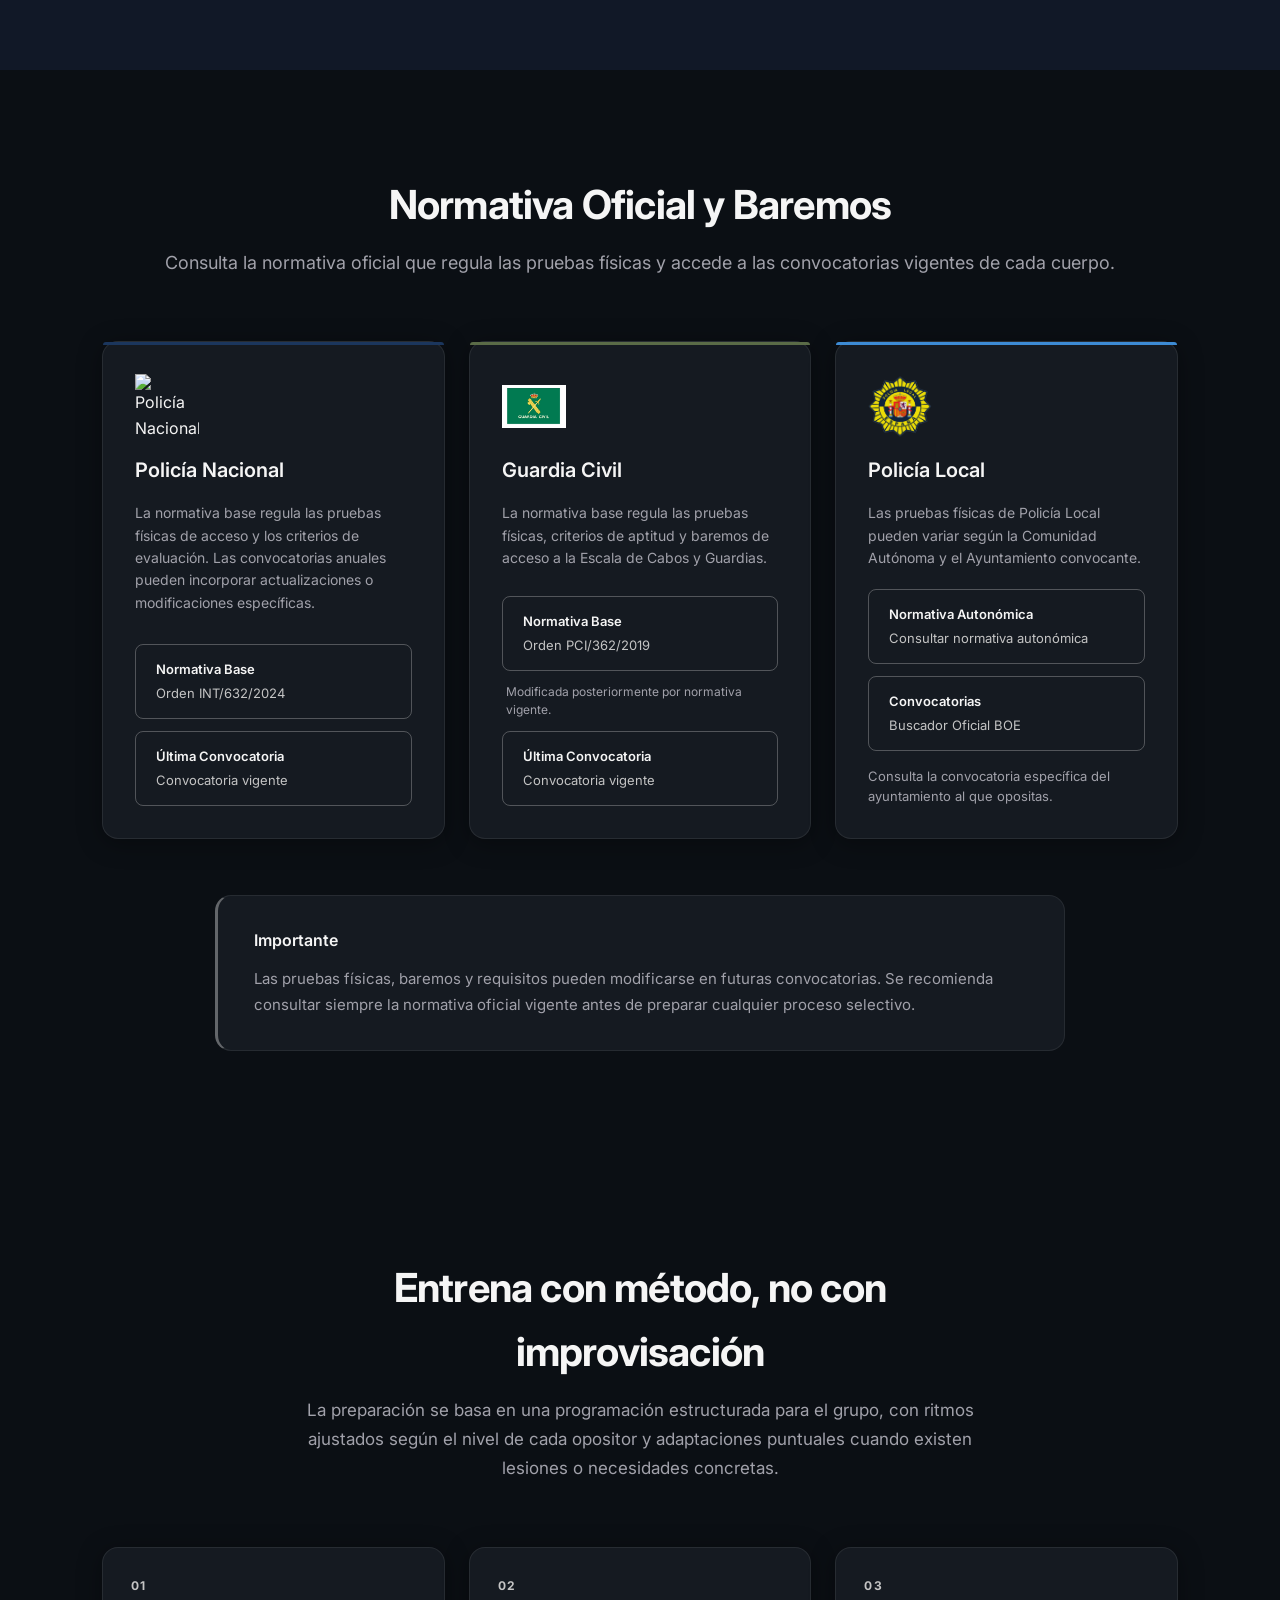
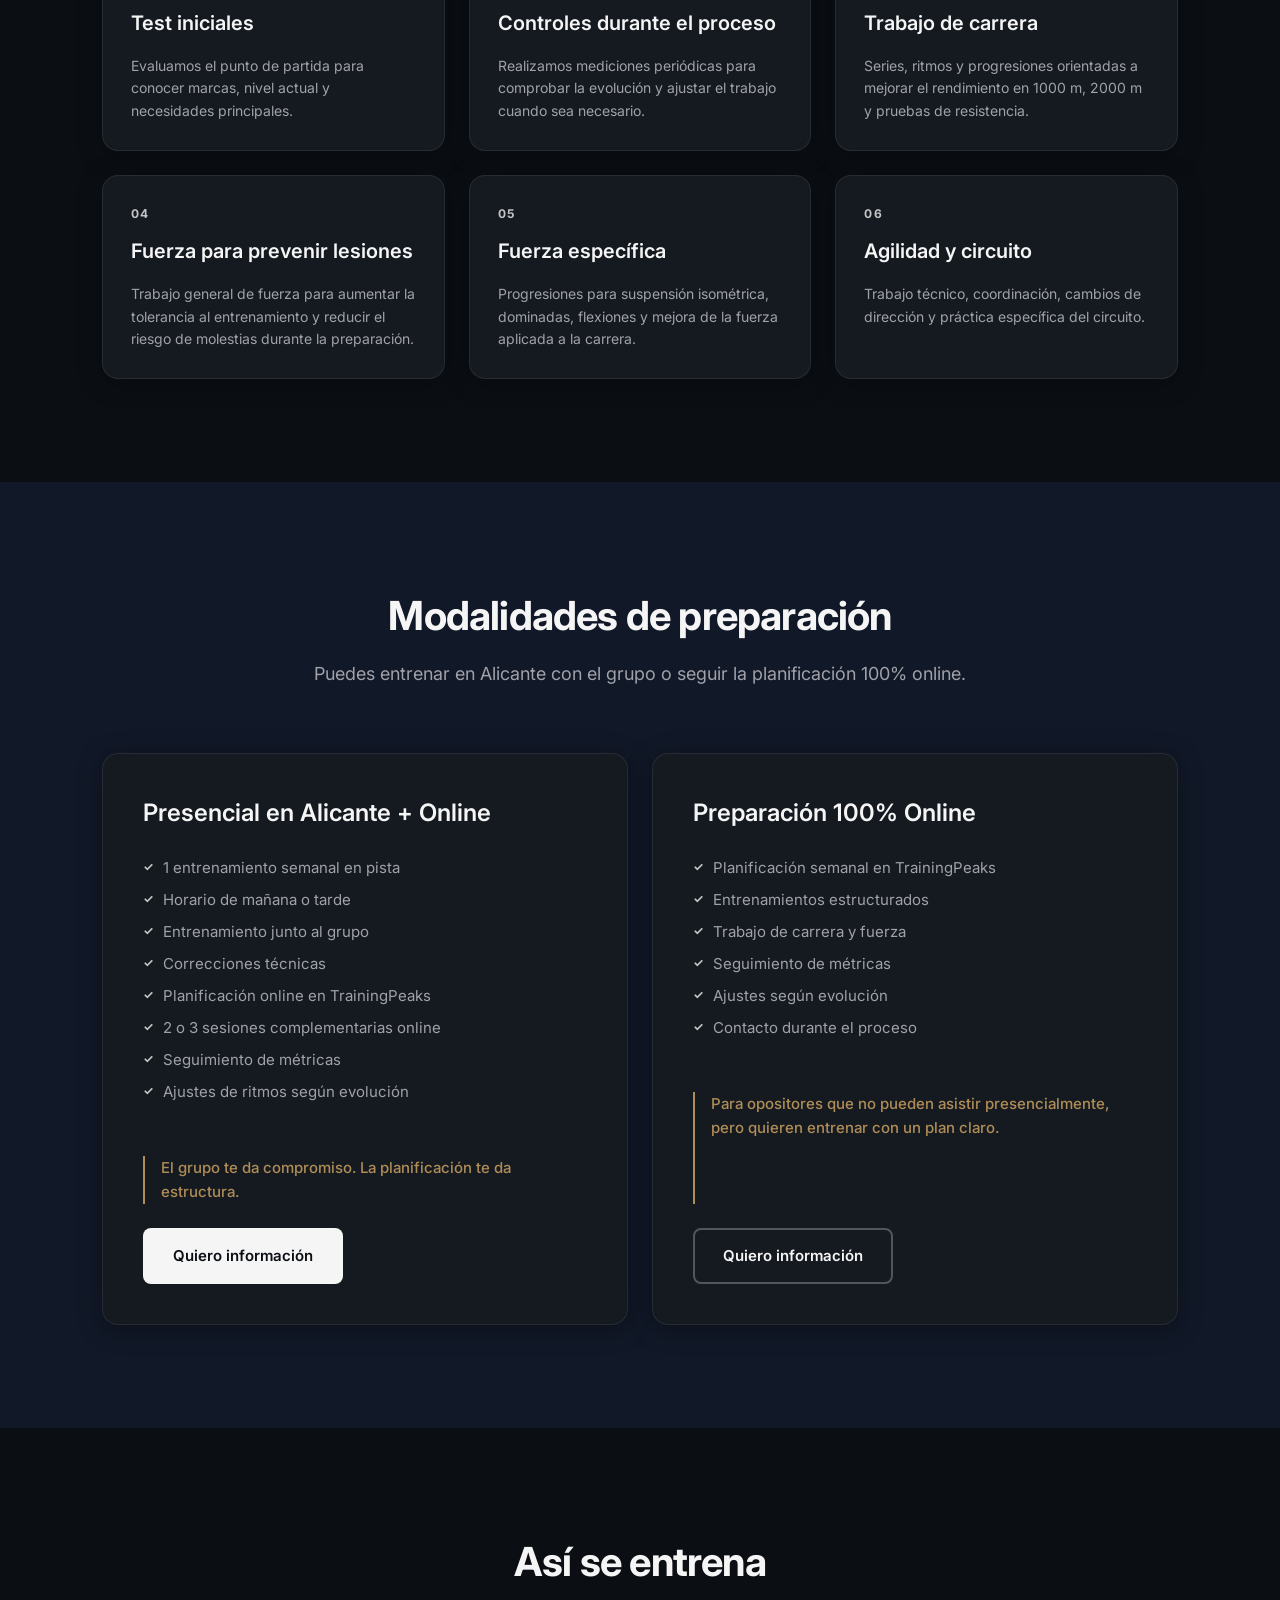
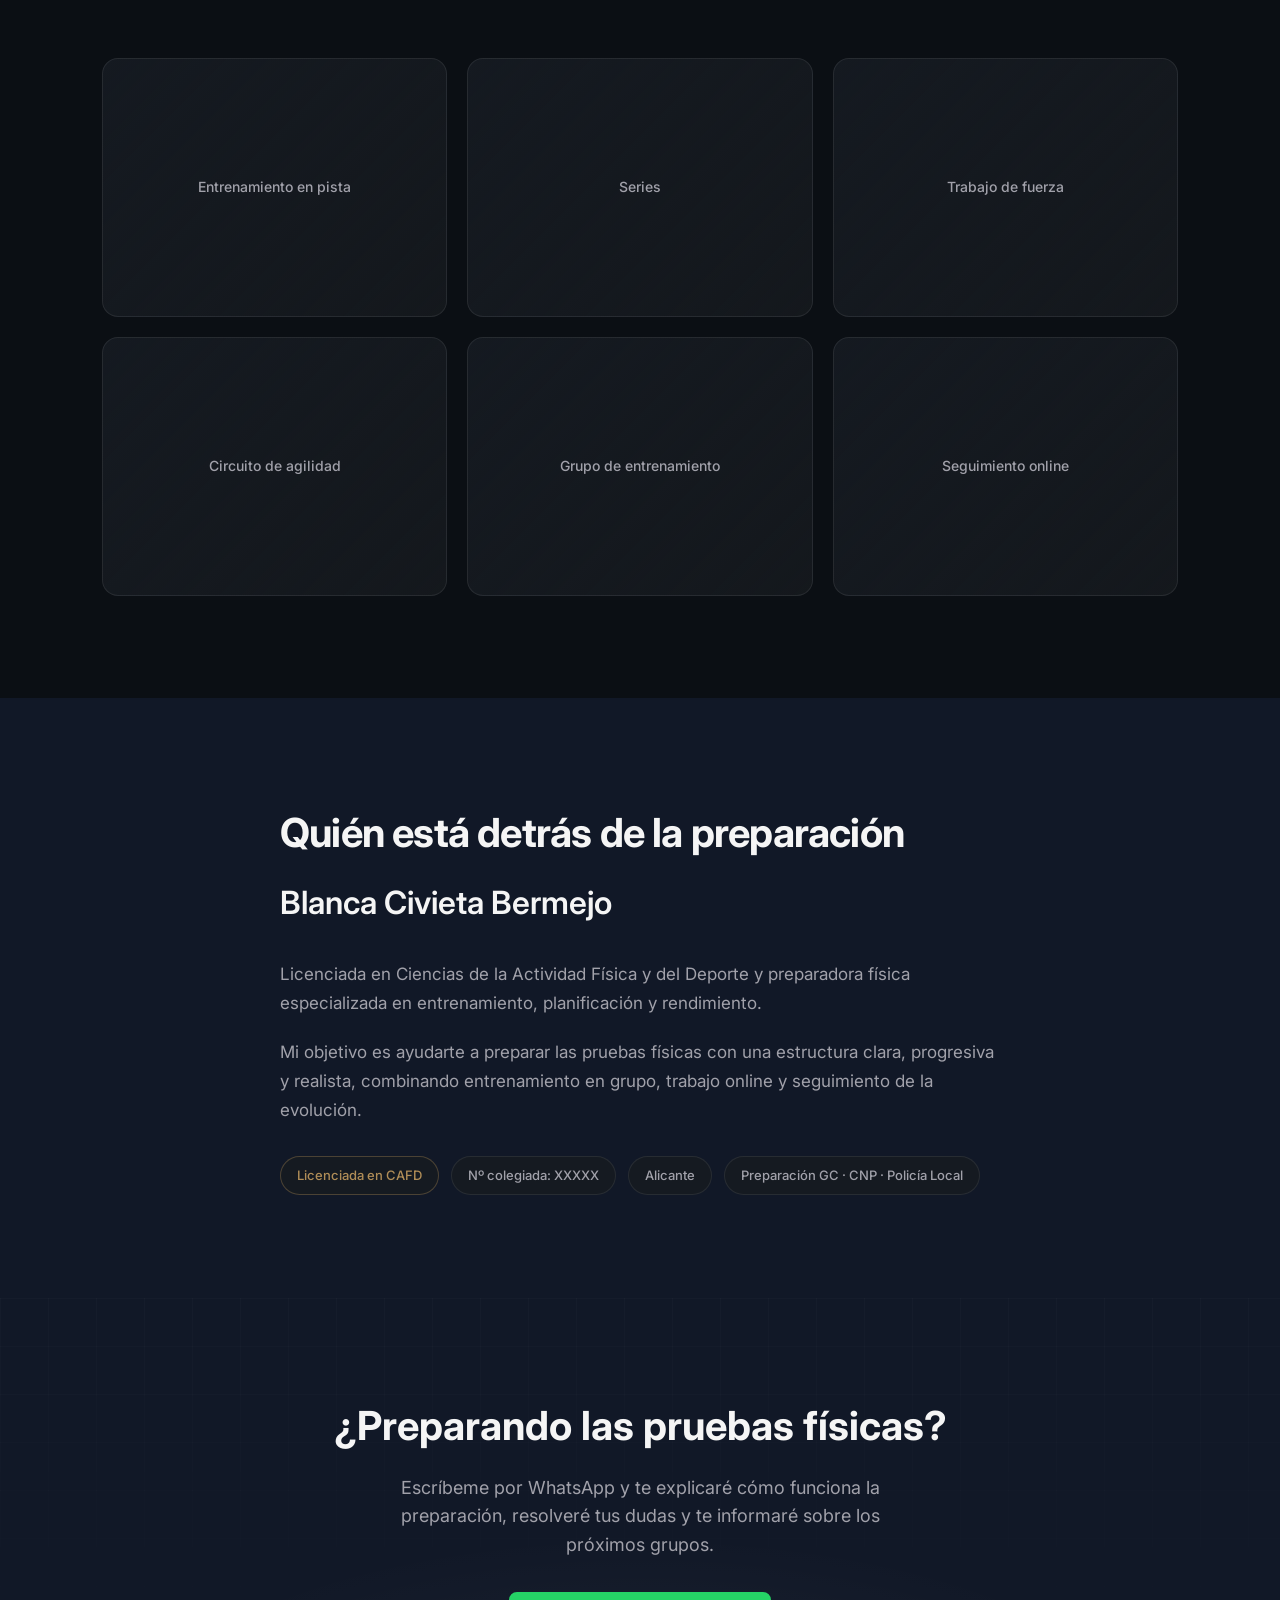
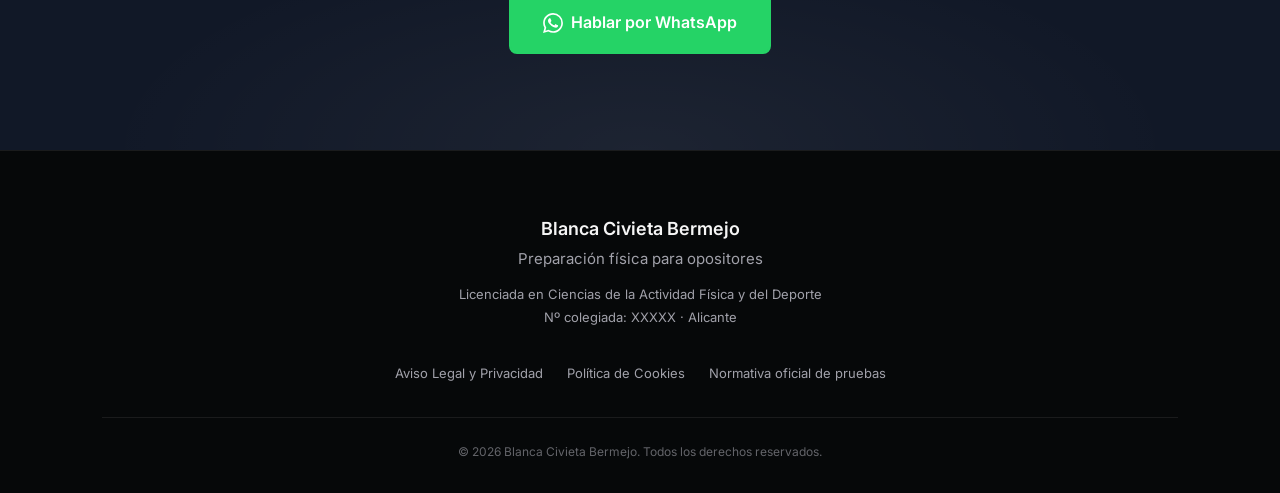
==== commit 52c6bcb2: "Implementa sección de normativa, logos CNP/GC/PL y nuevo logo principal" ====
--- a/index.html
+++ b/index.html
@@ -18,7 +18,7 @@
   <header class="navbar" id="navbar">
     <div class="container navbar__inner">
       <a href="#inicio" class="navbar__logo">
-      <span class="navbar__logo-sep"></span> Preparación Física Opositores
+        <img src="Assets/images/LogoClaro.png" alt="Preparación Física Opositores" class="navbar__logo-img">
       </a>
 
       <button class="navbar__toggle" id="navToggle" aria-label="Abrir menú" aria-expanded="false">
@@ -31,6 +31,7 @@
         <ul class="navbar__list">
           <li><a href="#inicio" class="navbar__link">Inicio</a></li>
           <li><a href="#pruebas" class="navbar__link">Pruebas</a></li>
+          <li><a href="#normativa" class="navbar__link">Normativa</a></li>
           <li><a href="#metodologia" class="navbar__link">Metodología</a></li>
           <li><a href="#modalidades" class="navbar__link">Modalidades</a></li>
           <li><a href="https://wa.me/34600000000?text=Hola%20Blanca,%20me%20gustaría%20recibir%20información%20sobre%20la%20preparación%20física%20para%20oposiciones." class="navbar__link" target="_blank" rel="noopener noreferrer">Contacto</a></li>
@@ -75,8 +76,8 @@
         <div class="cards-grid cards-grid--3">
           <!-- Card Policía Nacional -->
           <article class="card card--cnp">
-            <div class="card__icon" aria-hidden="true">
-              <svg viewBox="0 0 24 24" fill="none" stroke="currentColor" stroke-width="1.5"><path d="M12 2L4 7v10l8 5 8-5V7L12 2z"/></svg>
+            <div class="card__logo-wrap">
+              <img src="Assets/images/CNP.jpeg" alt="Policía Nacional" class="card__body-logo" width="64" height="64">
             </div>
             <h3 class="card__title">Policía Nacional</h3>
             <ul class="card__list">
@@ -91,8 +92,8 @@
 
           <!-- Card Guardia Civil -->
           <article class="card card--gc">
-            <div class="card__icon" aria-hidden="true">
-              <svg viewBox="0 0 24 24" fill="none" stroke="currentColor" stroke-width="1.5"><path d="M12 2L4 7v10l8 5 8-5V7L12 2z"/></svg>
+            <div class="card__logo-wrap">
+              <img src="Assets/images/GC.jpeg" alt="Guardia Civil" class="card__body-logo" width="64" height="64">
             </div>
             <h3 class="card__title">Guardia Civil</h3>
             <ul class="card__list">
@@ -108,8 +109,8 @@
 
           <!-- Card Policía Local -->
           <article class="card card--local">
-            <div class="card__icon" aria-hidden="true">
-              <svg viewBox="0 0 24 24" fill="none" stroke="currentColor" stroke-width="1.5"><path d="M12 2L4 7v10l8 5 8-5V7L12 2z"/></svg>
+            <div class="card__logo-wrap">
+              <img src="Assets/images/PL.png" alt="Policía Local" class="card__body-logo" width="64" height="64">
             </div>
             <h3 class="card__title">Policía Local</h3>
             <ul class="card__list">
@@ -127,8 +128,99 @@
         </div>
 
         <p class="section__link-wrap">
-          <a href="#" class="section__link">Consultar normativa oficial de las pruebas →</a>
+          <a href="#normativa" class="section__link">Consultar normativa oficial de las pruebas →</a>
         </p>
+      </div>
+    </section>
+
+    <!-- ========== NORMATIVA OFICIAL Y BAREMOS ========== -->
+    <section class="section" id="normativa">
+      <div class="container">
+        <header class="section__header">
+          <h2 class="section__title">Normativa Oficial y Baremos</h2>
+          <p class="section__subtitle">
+            Consulta la normativa oficial que regula las pruebas físicas y accede a las convocatorias vigentes de cada cuerpo.
+          </p>
+        </header>
+
+        <div class="cards-grid cards-grid--3">
+          <!-- Policía Nacional -->
+          <article class="card card--normativa card--cnp">
+            <div class="card__logo-wrap">
+              <img src="Assets/images/CNP.jpeg" alt="Policía Nacional" class="card__body-logo" width="64" height="64">
+            </div>
+            <h3 class="card__title">Policía Nacional</h3>
+            <p class="card__text">
+              La normativa base regula las pruebas físicas de acceso y los criterios de evaluación. Las convocatorias
+              anuales pueden incorporar actualizaciones o modificaciones específicas.
+            </p>
+            <div class="normativa-links">
+              <a href="https://www.boe.es/buscar/act.php?id=BOE-A-2024-13261" class="normativa-btn" target="_blank" rel="noopener noreferrer">
+                <span class="normativa-btn__label">Normativa Base</span>
+                <span class="normativa-btn__detail">Orden INT/632/2024</span>
+              </a>
+              <a href="#" class="normativa-btn normativa-btn--pending">
+                <span class="normativa-btn__label">Última Convocatoria</span>
+                <span class="normativa-btn__detail">Convocatoria vigente</span>
+              </a>
+            </div>
+          </article>
+
+          <!-- Guardia Civil -->
+          <article class="card card--normativa card--gc">
+            <div class="card__logo-wrap">
+              <img src="Assets/images/GC.jpeg" alt="Guardia Civil" class="card__body-logo" width="64" height="64">
+            </div>
+            <h3 class="card__title">Guardia Civil</h3>
+            <p class="card__text">
+              La normativa base regula las pruebas físicas, criterios de aptitud y baremos de acceso a la Escala de
+              Cabos y Guardias.
+            </p>
+            <div class="normativa-links">
+              <a href="https://www.boe.es/buscar/act.php?id=BOE-A-2019-6149" class="normativa-btn" target="_blank" rel="noopener noreferrer">
+                <span class="normativa-btn__label">Normativa Base</span>
+                <span class="normativa-btn__detail">Orden PCI/362/2019</span>
+              </a>
+              <p class="normativa-note">Modificada posteriormente por normativa vigente.</p>
+              <a href="#" class="normativa-btn normativa-btn--pending">
+                <span class="normativa-btn__label">Última Convocatoria</span>
+                <span class="normativa-btn__detail">Convocatoria vigente</span>
+              </a>
+            </div>
+          </article>
+
+          <!-- Policía Local -->
+          <article class="card card--normativa card--local">
+            <div class="card__logo-wrap">
+              <img src="Assets/images/PL.png" alt="Policía Local" class="card__body-logo" width="64" height="64">
+            </div>
+            <h3 class="card__title">Policía Local</h3>
+            <p class="card__text">
+              Las pruebas físicas de Policía Local pueden variar según la Comunidad Autónoma y el Ayuntamiento convocante.
+            </p>
+            <div class="normativa-links">
+              <a href="#" class="normativa-btn normativa-btn--pending">
+                <span class="normativa-btn__label">Normativa Autonómica</span>
+                <span class="normativa-btn__detail">Consultar normativa autonómica</span>
+              </a>
+              <a href="https://www.boe.es/buscar/" class="normativa-btn" target="_blank" rel="noopener noreferrer">
+                <span class="normativa-btn__label">Convocatorias</span>
+                <span class="normativa-btn__detail">Buscador Oficial BOE</span>
+              </a>
+            </div>
+            <p class="normativa-foot">
+              Consulta la convocatoria específica del ayuntamiento al que opositas.
+            </p>
+          </article>
+        </div>
+
+        <aside class="normativa-notice">
+          <h3 class="normativa-notice__title">Importante</h3>
+          <p class="normativa-notice__text">
+            Las pruebas físicas, baremos y requisitos pueden modificarse en futuras convocatorias. Se recomienda
+            consultar siempre la normativa oficial vigente antes de preparar cualquier proceso selectivo.
+          </p>
+        </aside>
       </div>
     </section>
 
@@ -351,7 +443,7 @@
         <ul class="footer__links">
           <li><a href="aviso-legal-privacidad.html">Aviso Legal y Privacidad</a></li>
           <li><a href="politica-cookies.html">Política de Cookies</a></li>
-          <li><a href="#">Normativa oficial de pruebas</a></li>
+          <li><a href="#normativa">Normativa oficial de pruebas</a></li>
         </ul>
       </nav>
 
--- a/styles.css
+++ b/styles.css
@@ -202,15 +202,25 @@
 }
 
 .navbar__logo {
+  display: flex;
+  align-items: center;
   font-size: 0.9375rem;
   font-weight: 600;
   color: var(--color-text);
   white-space: nowrap;
-  transition: color var(--transition);
+  transition: opacity var(--transition);
+  flex-shrink: 0;
 }
 
 .navbar__logo:hover {
-  color: var(--color-silver);
+  opacity: 0.88;
+}
+
+.navbar__logo-img {
+  display: block;
+  height: 42px;
+  width: auto;
+  object-fit: contain;
 }
 
 .navbar__logo-sep {
@@ -512,6 +522,25 @@
   height: 100%;
 }
 
+/* Logos institucionales en cards */
+.card__logo-wrap {
+  width: 64px;
+  height: 64px;
+  display: flex;
+  align-items: center;
+  justify-content: center;
+  margin-bottom: 1rem;
+}
+
+.card__body-logo {
+  max-width: 100%;
+  max-height: 100%;
+  width: auto;
+  height: auto;
+  object-fit: contain;
+  display: block;
+}
+
 .card__number {
   display: block;
   font-size: 0.75rem;
@@ -586,6 +615,93 @@
 .card--large .btn {
   align-self: flex-start;
   margin-top: auto;
+}
+
+/* ============================================
+   NORMATIVA OFICIAL Y BAREMOS
+   ============================================ */
+.card--normativa {
+  display: flex;
+  flex-direction: column;
+}
+
+.card--normativa .card__text {
+  flex-grow: 1;
+}
+
+.normativa-links {
+  display: flex;
+  flex-direction: column;
+  gap: 0.75rem;
+  margin-top: 1.25rem;
+}
+
+.normativa-btn {
+  display: flex;
+  flex-direction: column;
+  align-items: flex-start;
+  gap: 0.2rem;
+  padding: 0.875rem 1.25rem;
+  background: transparent;
+  border: 1px solid var(--color-border-silver);
+  border-radius: var(--radius-sm);
+  text-align: left;
+  transition: background var(--transition), border-color var(--transition), transform var(--transition);
+}
+
+.normativa-btn:hover {
+  background: var(--color-bg-alt);
+  border-color: var(--color-silver-dim);
+  transform: translateY(-1px);
+}
+
+.normativa-btn__label {
+  font-size: 0.8125rem;
+  font-weight: 600;
+  color: var(--color-text);
+}
+
+.normativa-btn__detail {
+  font-size: 0.8125rem;
+  color: var(--color-silver);
+}
+
+.normativa-note {
+  font-size: 0.75rem;
+  color: var(--color-text-muted);
+  line-height: 1.5;
+  padding-left: 0.25rem;
+}
+
+.normativa-foot {
+  font-size: 0.8125rem;
+  color: var(--color-text-muted);
+  margin-top: 1rem;
+  line-height: 1.5;
+}
+
+.normativa-notice {
+  margin-top: clamp(2.5rem, 5vw, 3.5rem);
+  padding: clamp(1.5rem, 3vw, 2rem) clamp(1.5rem, 3vw, 2.25rem);
+  background: var(--color-card);
+  border: 1px solid var(--color-border);
+  border-left: 3px solid var(--color-silver-dim);
+  border-radius: var(--radius-lg);
+  max-width: 850px;
+  margin-inline: auto;
+}
+
+.normativa-notice__title {
+  font-size: 1rem;
+  font-weight: 600;
+  color: var(--color-text);
+  margin-bottom: 0.75rem;
+}
+
+.normativa-notice__text {
+  font-size: 0.9375rem;
+  color: var(--color-text-muted);
+  line-height: 1.75;
 }
 
 /* ============================================
@@ -860,6 +976,18 @@
     font-size: 0.8125rem;
   }
 
+  .navbar__logo-img {
+    height: 34px;
+  }
+
+  .normativa-btn {
+    width: 100%;
+  }
+
+  .card__logo-wrap {
+    margin-inline: auto;
+  }
+
   .hero__actions,
   .cta__actions {
     flex-direction: column;
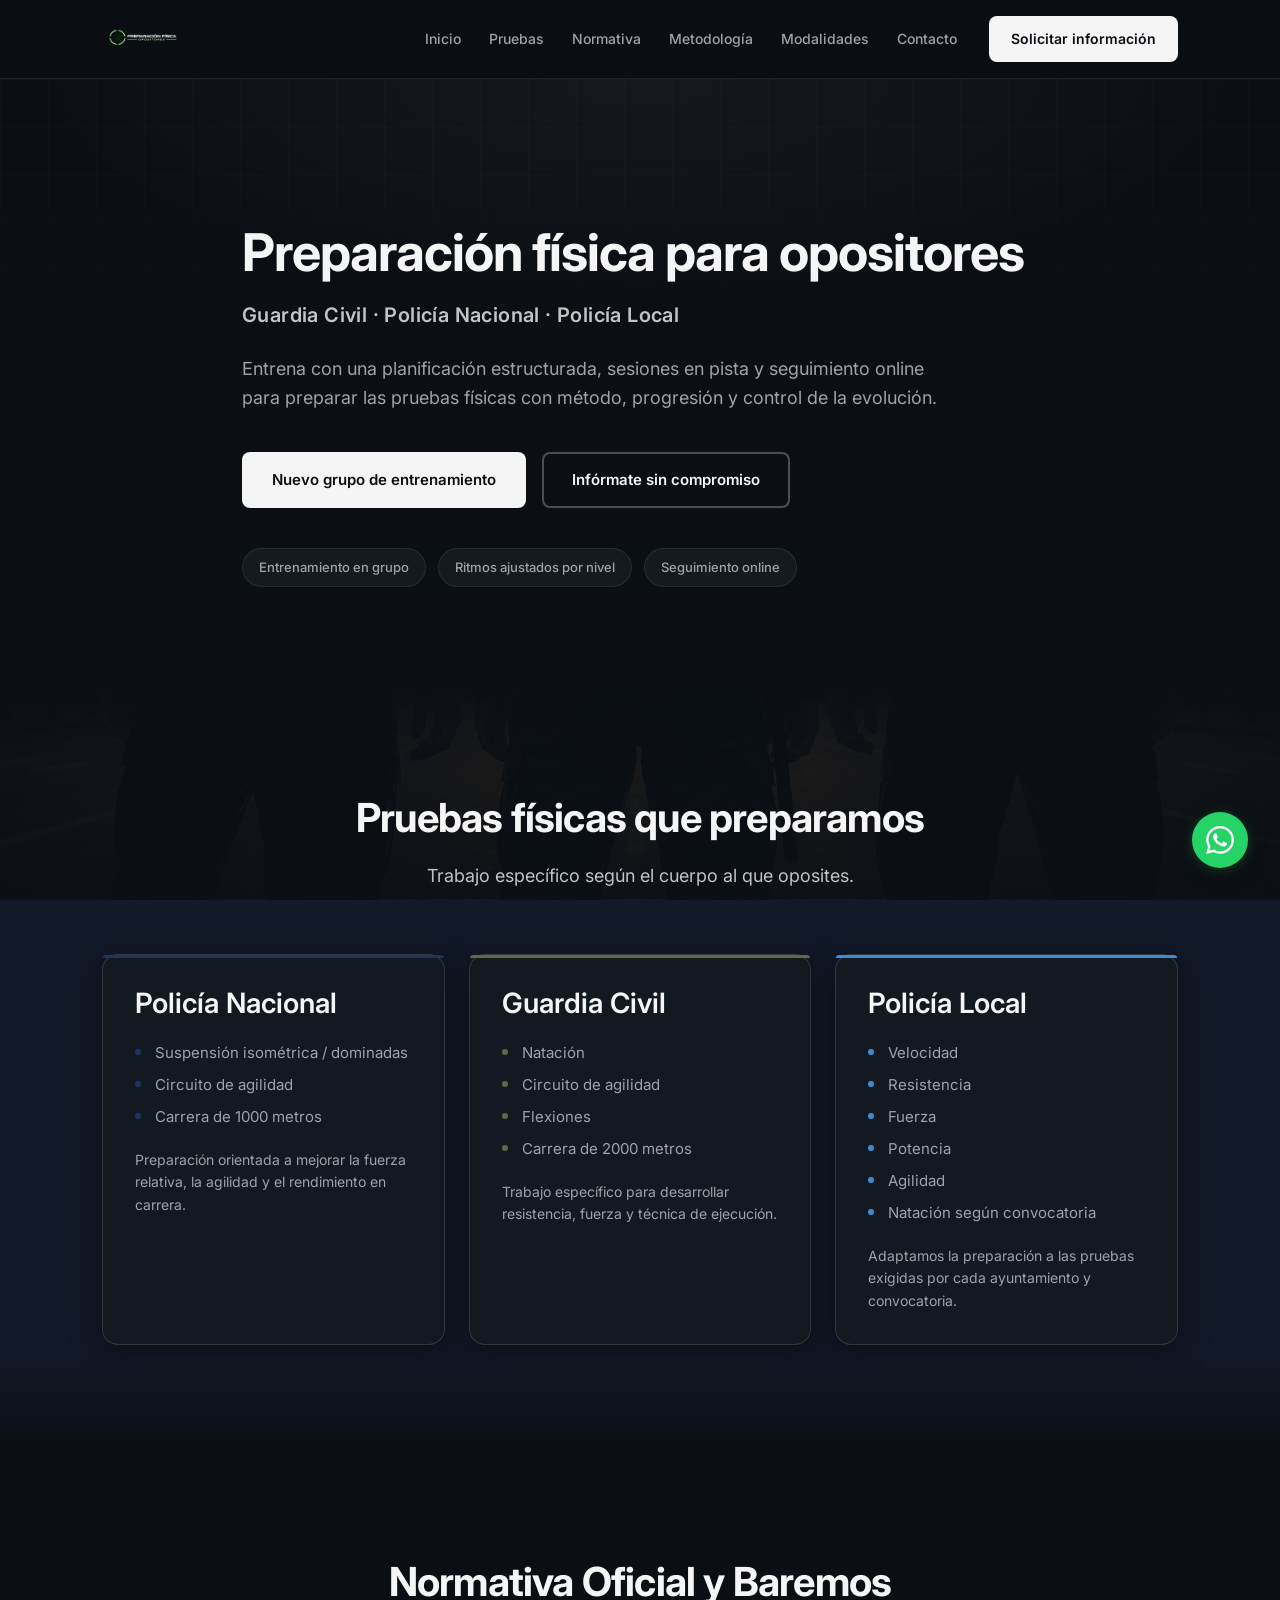
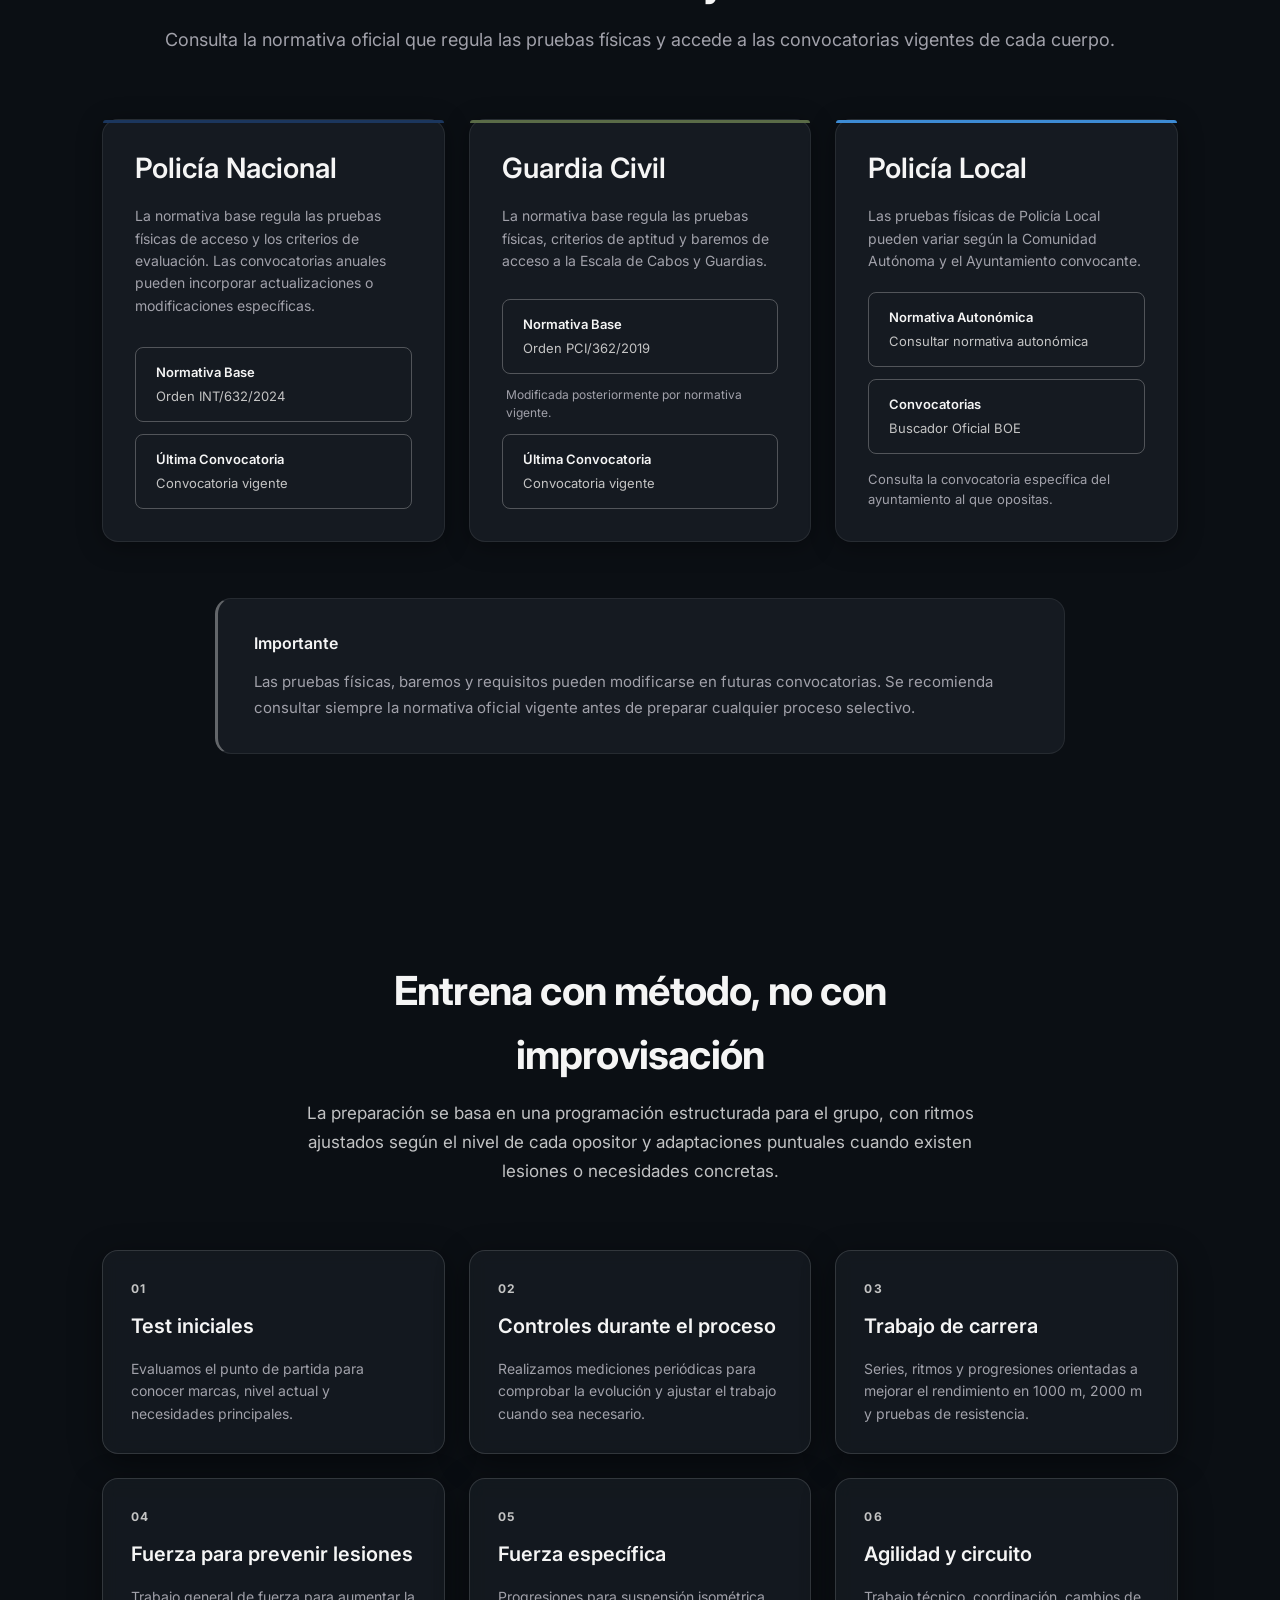
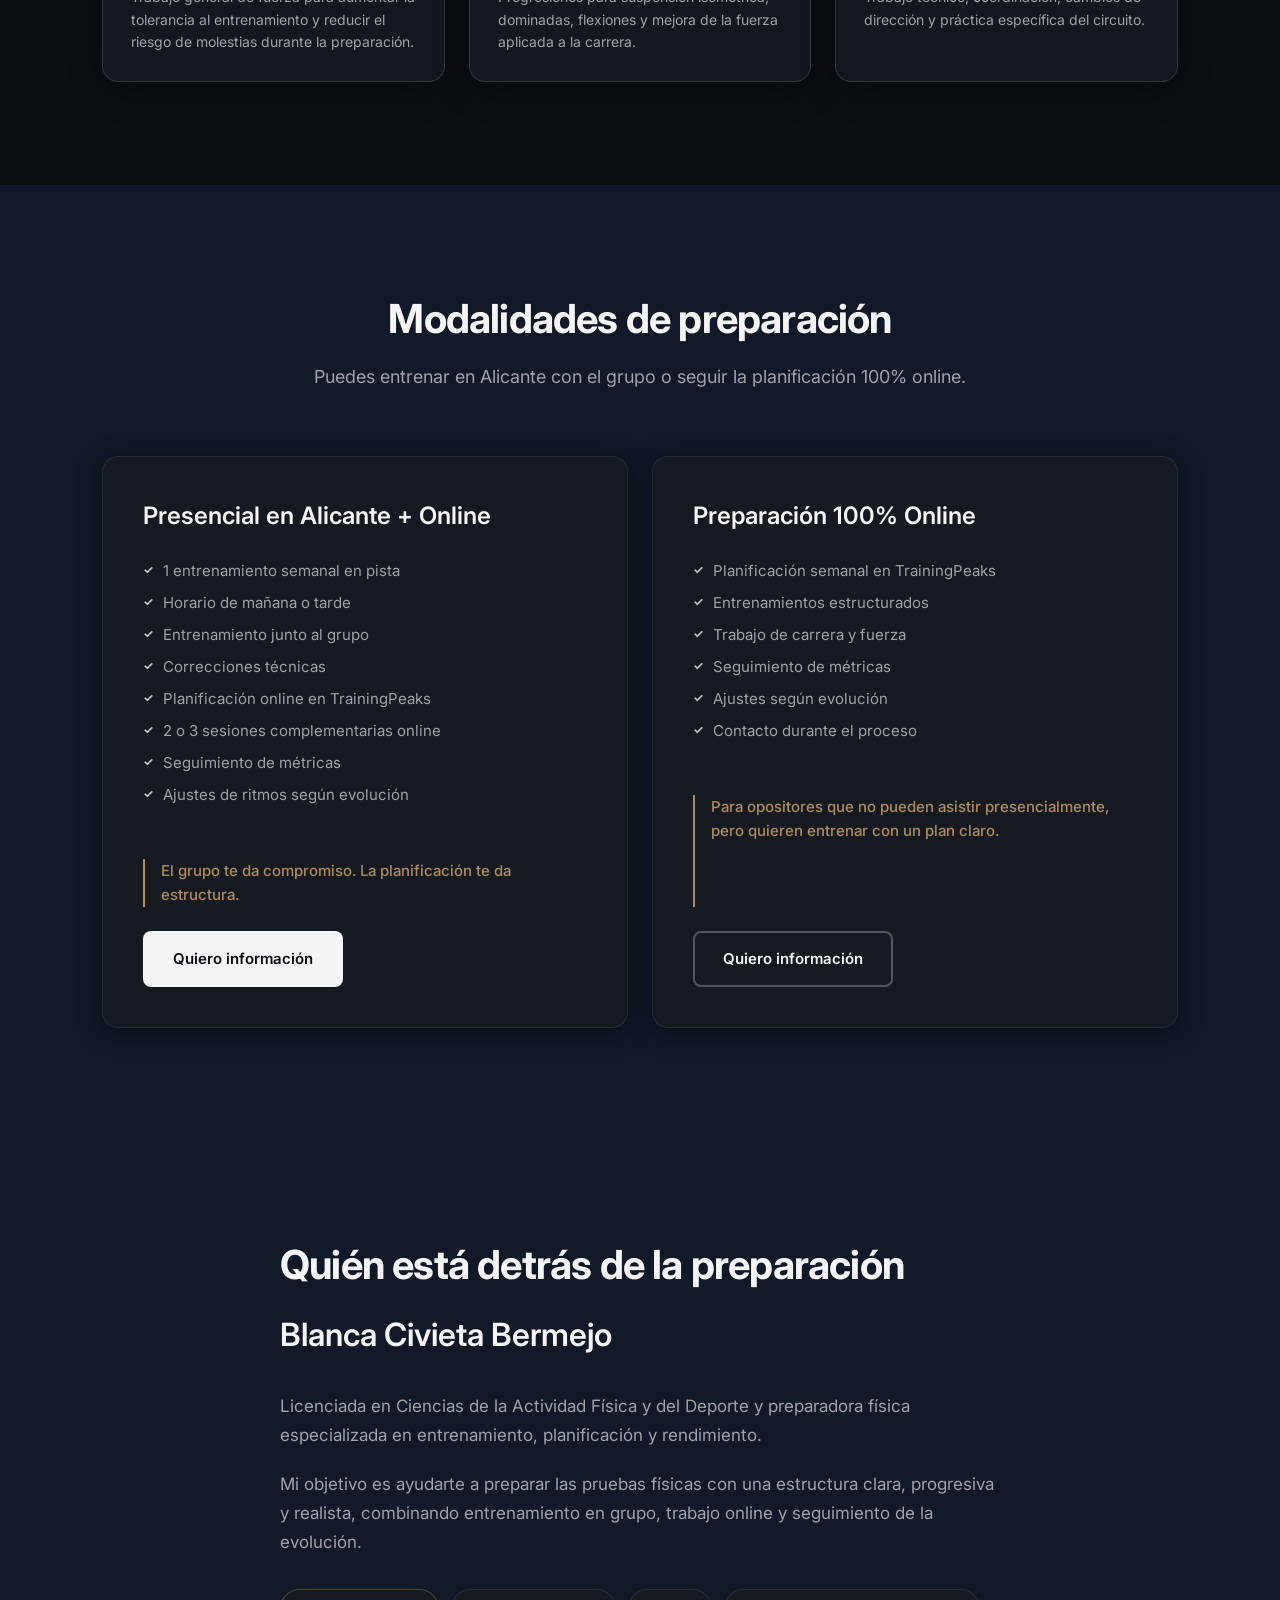
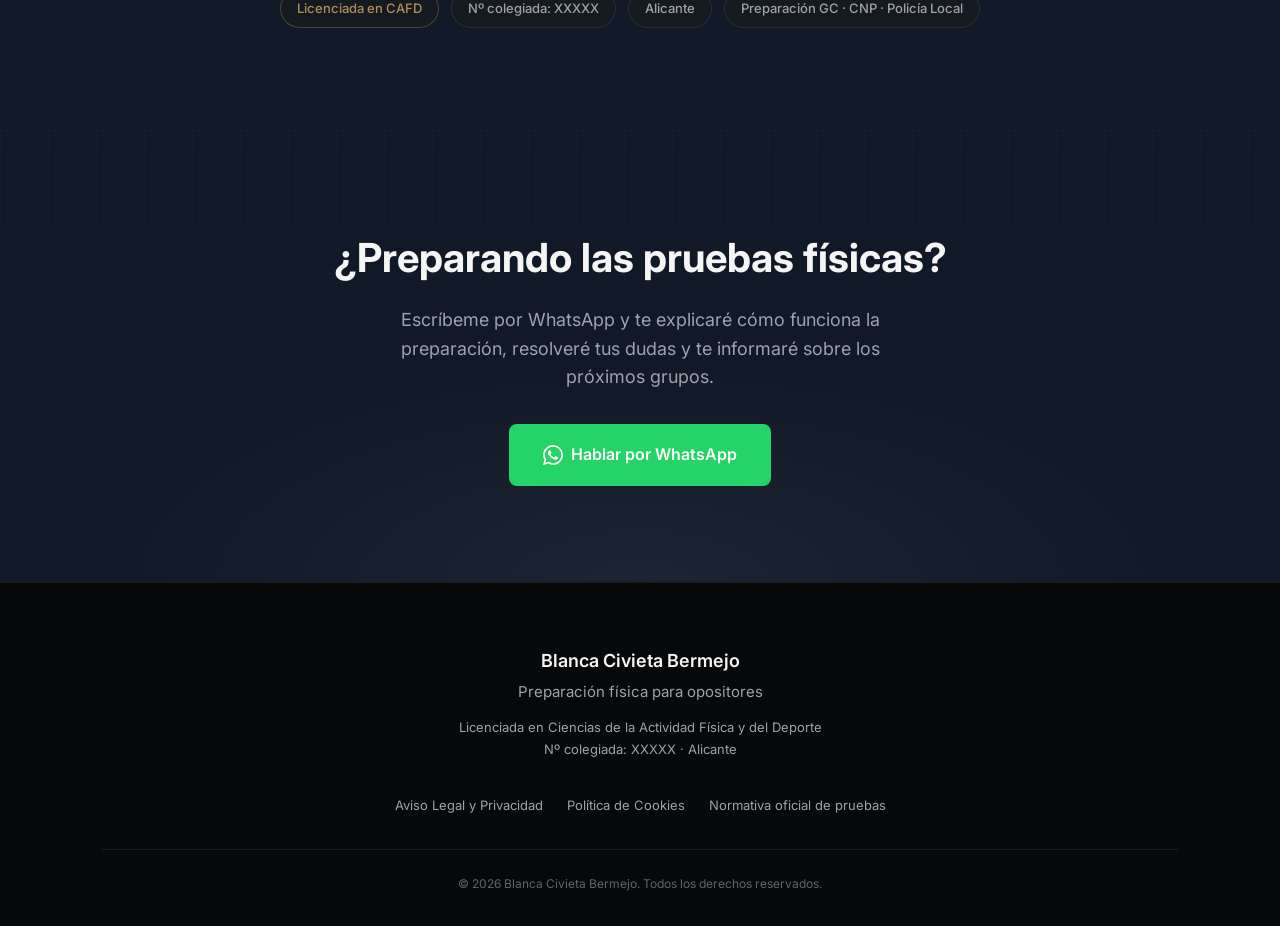
==== commit 754c84ed: "efecto parallax" ====
--- a/index.html
+++ b/index.html
@@ -66,7 +66,7 @@
     </section>
 
     <!-- ========== PRUEBAS ========== -->
-    <section class="section section--alt" id="pruebas">
+    <section class="section section--alt section--parallax-bg" id="pruebas">
       <div class="container">
         <header class="section__header">
           <h2 class="section__title">Pruebas físicas que preparamos</h2>
@@ -76,9 +76,6 @@
         <div class="cards-grid cards-grid--3">
           <!-- Card Policía Nacional -->
           <article class="card card--cnp">
-            <div class="card__logo-wrap">
-              <img src="Assets/images/CNP.jpeg" alt="Policía Nacional" class="card__body-logo" width="64" height="64">
-            </div>
             <h3 class="card__title">Policía Nacional</h3>
             <ul class="card__list">
               <li>Suspensión isométrica / dominadas</li>
@@ -92,9 +89,6 @@
 
           <!-- Card Guardia Civil -->
           <article class="card card--gc">
-            <div class="card__logo-wrap">
-              <img src="Assets/images/GC.jpeg" alt="Guardia Civil" class="card__body-logo" width="64" height="64">
-            </div>
             <h3 class="card__title">Guardia Civil</h3>
             <ul class="card__list">
               <li>Natación</li>
@@ -109,9 +103,6 @@
 
           <!-- Card Policía Local -->
           <article class="card card--local">
-            <div class="card__logo-wrap">
-              <img src="Assets/images/PL.png" alt="Policía Local" class="card__body-logo" width="64" height="64">
-            </div>
             <h3 class="card__title">Policía Local</h3>
             <ul class="card__list">
               <li>Velocidad</li>
@@ -126,15 +117,12 @@
             </p>
           </article>
         </div>
-
-        <p class="section__link-wrap">
-          <a href="#normativa" class="section__link">Consultar normativa oficial de las pruebas →</a>
-        </p>
+        
       </div>
     </section>
 
     <!-- ========== NORMATIVA OFICIAL Y BAREMOS ========== -->
-    <section class="section" id="normativa">
+    <section class="section section--solid" id="normativa">
       <div class="container">
         <header class="section__header">
           <h2 class="section__title">Normativa Oficial y Baremos</h2>
@@ -146,9 +134,6 @@
         <div class="cards-grid cards-grid--3">
           <!-- Policía Nacional -->
           <article class="card card--normativa card--cnp">
-            <div class="card__logo-wrap">
-              <img src="Assets/images/CNP.jpeg" alt="Policía Nacional" class="card__body-logo" width="64" height="64">
-            </div>
             <h3 class="card__title">Policía Nacional</h3>
             <p class="card__text">
               La normativa base regula las pruebas físicas de acceso y los criterios de evaluación. Las convocatorias
@@ -168,9 +153,6 @@
 
           <!-- Guardia Civil -->
           <article class="card card--normativa card--gc">
-            <div class="card__logo-wrap">
-              <img src="Assets/images/GC.jpeg" alt="Guardia Civil" class="card__body-logo" width="64" height="64">
-            </div>
             <h3 class="card__title">Guardia Civil</h3>
             <p class="card__text">
               La normativa base regula las pruebas físicas, criterios de aptitud y baremos de acceso a la Escala de
@@ -191,9 +173,6 @@
 
           <!-- Policía Local -->
           <article class="card card--normativa card--local">
-            <div class="card__logo-wrap">
-              <img src="Assets/images/PL.png" alt="Policía Local" class="card__body-logo" width="64" height="64">
-            </div>
             <h3 class="card__title">Policía Local</h3>
             <p class="card__text">
               Las pruebas físicas de Policía Local pueden variar según la Comunidad Autónoma y el Ayuntamiento convocante.
@@ -225,7 +204,7 @@
     </section>
 
     <!-- ========== METODOLOGÍA ========== -->
-    <section class="section" id="metodologia">
+    <section class="section section--parallax-bg" id="metodologia">
       <div class="container">
         <header class="section__header section__header--narrow">
           <h2 class="section__title">Entrena con método, no con improvisación</h2>
@@ -337,7 +316,7 @@
       </div>
     </section>
 
-    <!-- ========== GALERÍA ========== -->
+    <!-- ========== GALERÍA TEMPORALMENTE OCULTA
     <section class="section" id="galeria">
       <div class="container">
         <header class="section__header">
@@ -378,6 +357,7 @@
         </div>
       </div>
     </section>
+    ========== -->
 
     <!-- ========== SOBRE MÍ ========== -->
     <section class="section section--alt" id="sobre-mi">
--- a/styles.css
+++ b/styles.css
@@ -197,7 +197,7 @@
   display: flex;
   align-items: center;
   justify-content: space-between;
-  height: 72px;
+  height: 78px;
   gap: 1.5rem;
 }
 
@@ -218,7 +218,7 @@
 
 .navbar__logo-img {
   display: block;
-  height: 42px;
+  height: 54px;
   width: auto;
   object-fit: contain;
 }
@@ -316,7 +316,7 @@
 
 .hero__content {
   position: relative;
-  max-width: 720px;
+  max-width: 860px;
 }
 
 .hero__title {
@@ -339,7 +339,7 @@
   font-size: clamp(1rem, 2vw, 1.125rem);
   color: var(--color-text-muted);
   margin-bottom: 2.5rem;
-  max-width: 600px;
+  max-width: 720px;
 }
 
 .hero__actions {
@@ -359,11 +359,84 @@
    SECCIONES GENERALES
    ============================================ */
 .section {
+  position: relative;
   padding-block: var(--section-padding);
 }
 
 .section--alt {
   background-color: var(--color-bg-alt);
+}
+
+.section--solid {
+  background: var(--color-bg);
+}
+
+.section--parallax-bg {
+  isolation: isolate;
+  background-image:
+    linear-gradient(
+      to bottom,
+      rgba(11, 15, 20, 0.94) 0%,
+      rgba(11, 15, 20, 0.74) 18%,
+      rgba(11, 15, 20, 0.76) 82%,
+      rgba(11, 15, 20, 0.94) 100%
+    ),
+    linear-gradient(rgba(11, 15, 20, 0.64), rgba(11, 15, 20, 0.64)),
+    url("Assets/images/Cuerpos.png");
+  background-attachment: fixed, fixed, fixed;
+  background-position: center, center, center 38%;
+  background-repeat: no-repeat;
+  background-size: cover;
+}
+
+.section--parallax-bg::before,
+.section--parallax-bg::after {
+  content: '';
+  position: absolute;
+  left: 0;
+  right: 0;
+  z-index: 0;
+  height: clamp(3rem, 7vw, 6rem);
+  pointer-events: none;
+}
+
+.section--parallax-bg::before {
+  top: 0;
+  background: linear-gradient(to bottom, var(--color-bg) 0%, rgba(11, 15, 20, 0) 100%);
+}
+
+.section--parallax-bg::after {
+  bottom: 0;
+  background: linear-gradient(to top, var(--color-bg) 0%, rgba(11, 15, 20, 0) 100%);
+}
+
+.section--parallax-bg + .section--parallax-bg::before {
+  opacity: 0.38;
+}
+
+.section--parallax-bg > .container {
+  position: relative;
+  z-index: 1;
+}
+
+.section--parallax-bg .section__subtitle,
+.section--parallax-bg .section__text {
+  color: rgba(245, 245, 245, 0.78);
+}
+
+.section--parallax-bg .card,
+.section--parallax-bg .normativa-notice {
+  background: rgba(21, 26, 33, 0.9);
+  border-color: rgba(196, 196, 196, 0.18);
+  box-shadow: 0 8px 32px rgba(0, 0, 0, 0.42);
+  backdrop-filter: blur(8px);
+  -webkit-backdrop-filter: blur(8px);
+}
+
+.section--parallax-bg .card:hover,
+.section--parallax-bg .normativa-notice:hover {
+  border-color: rgba(196, 196, 196, 0.32);
+  box-shadow: var(--shadow-hover), 0 0 30px rgba(196, 196, 196, 0.08);
 }
 
 .section__header {
@@ -559,6 +632,13 @@
 .card__title--lg {
   font-size: clamp(1.25rem, 2.5vw, 1.5rem);
   margin-bottom: 1.5rem;
+}
+
+#pruebas .card__title,
+#normativa .card__title {
+  font-size: clamp(1.45rem, 2.6vw, 1.75rem);
+  line-height: 1.2;
+  margin-bottom: 1.25rem;
 }
 
 .card__list {
@@ -977,7 +1057,12 @@
   }
 
   .navbar__logo-img {
-    height: 34px;
+    height: 42px;
+  }
+
+  .section--parallax-bg {
+    background-attachment: scroll, scroll, scroll;
+    background-position: center, center, 52% center;
   }
 
   .normativa-btn {
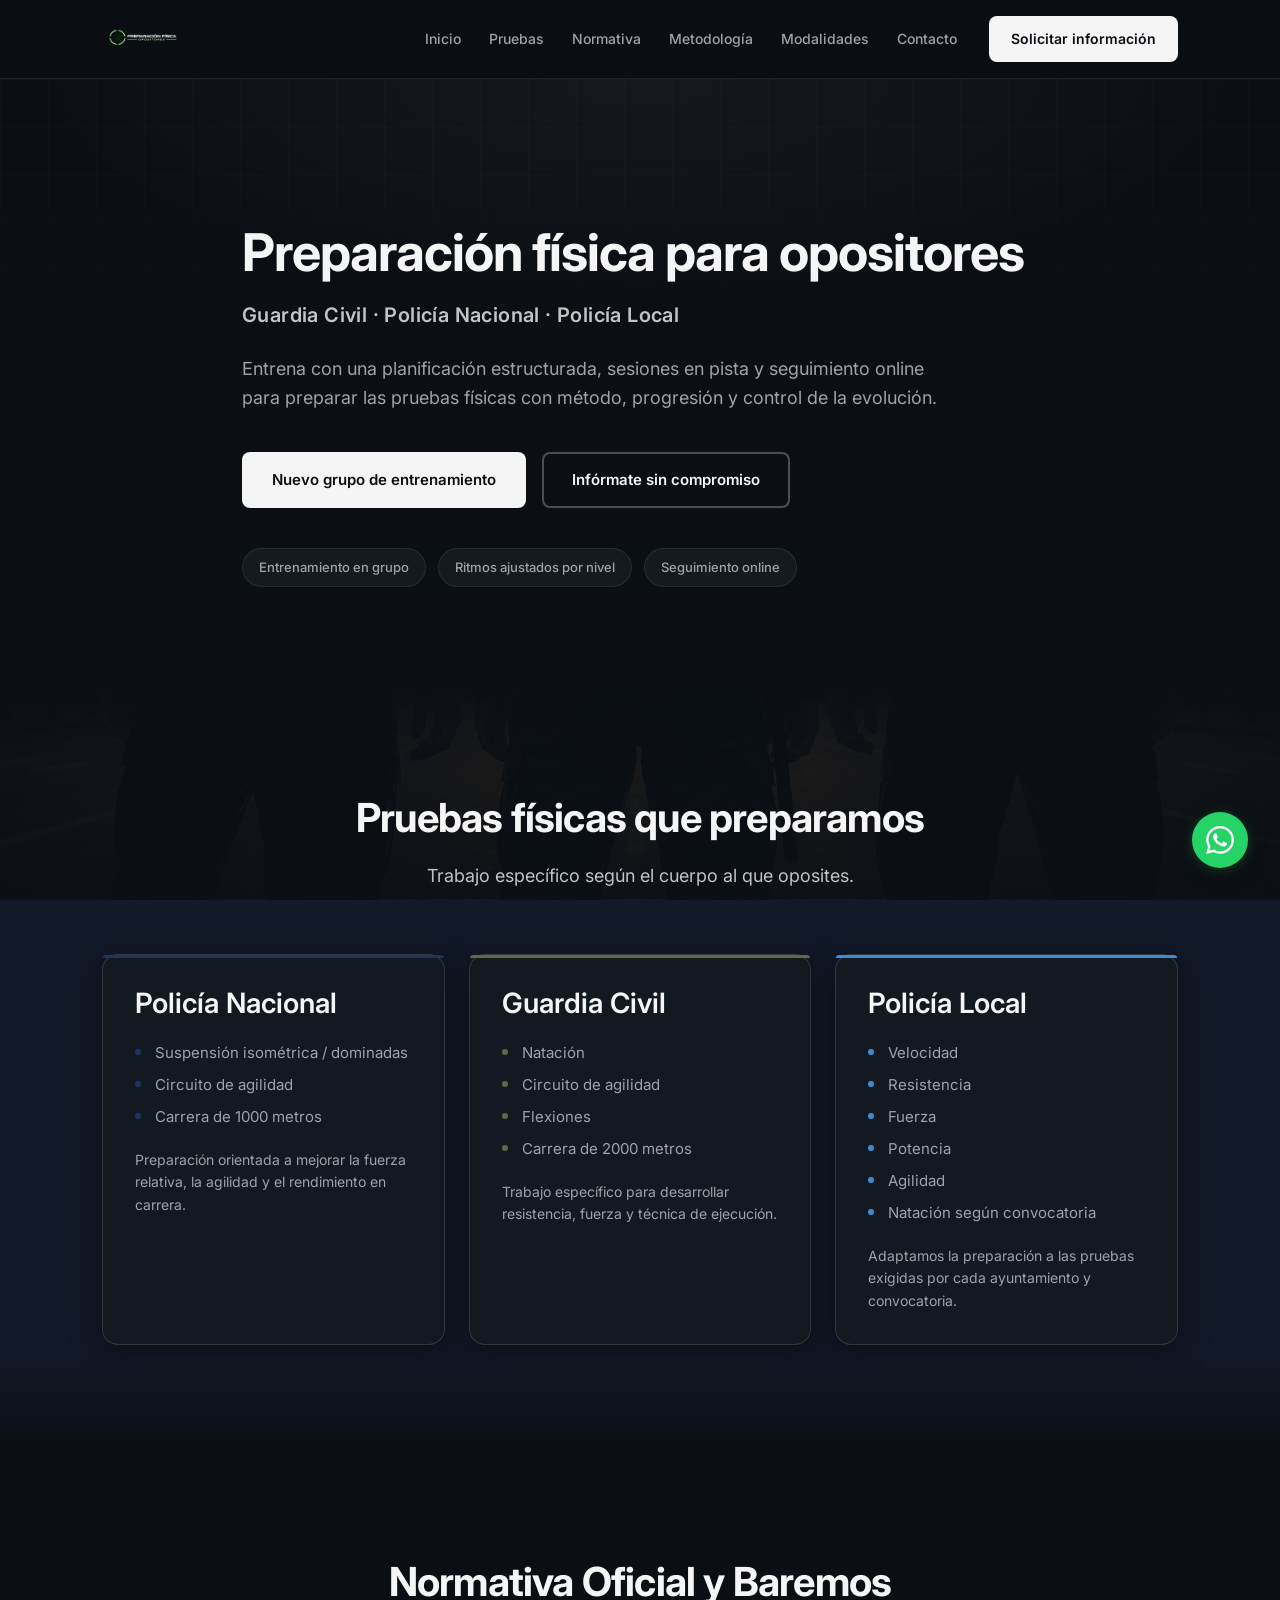
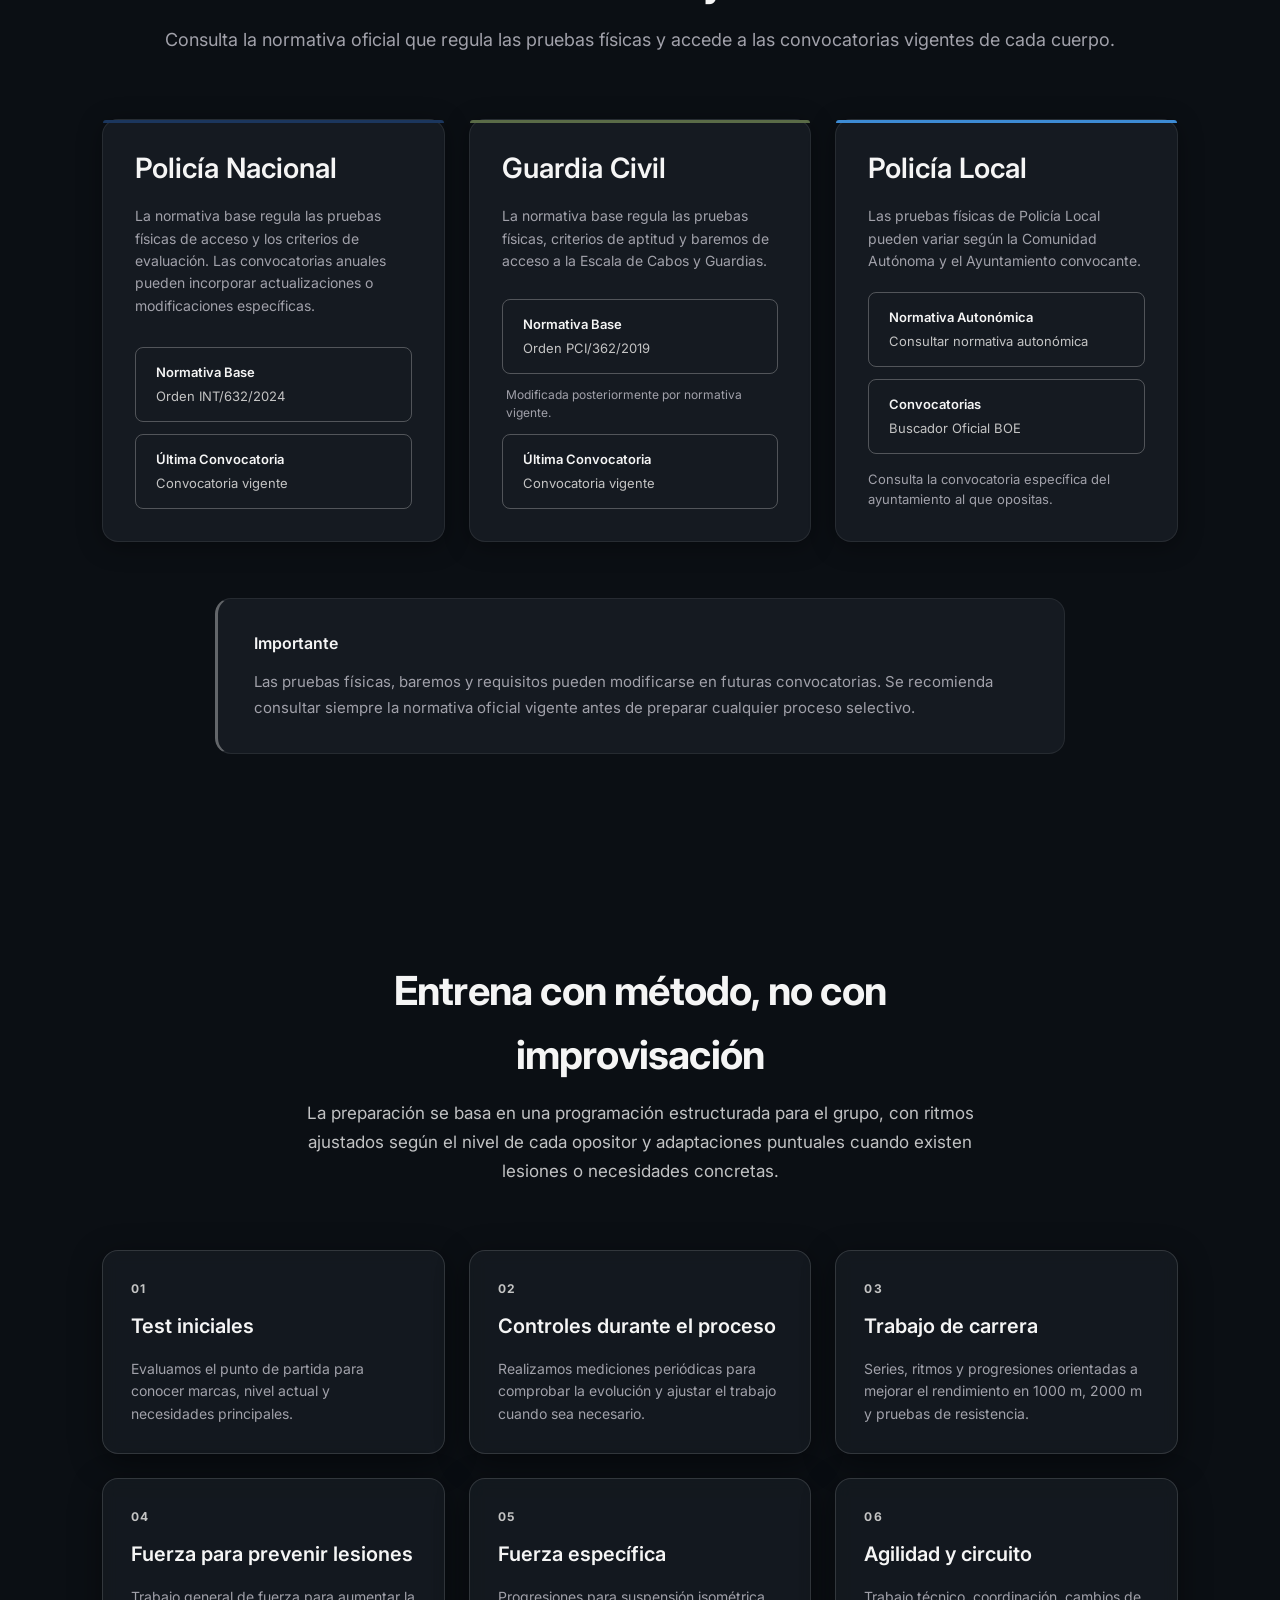
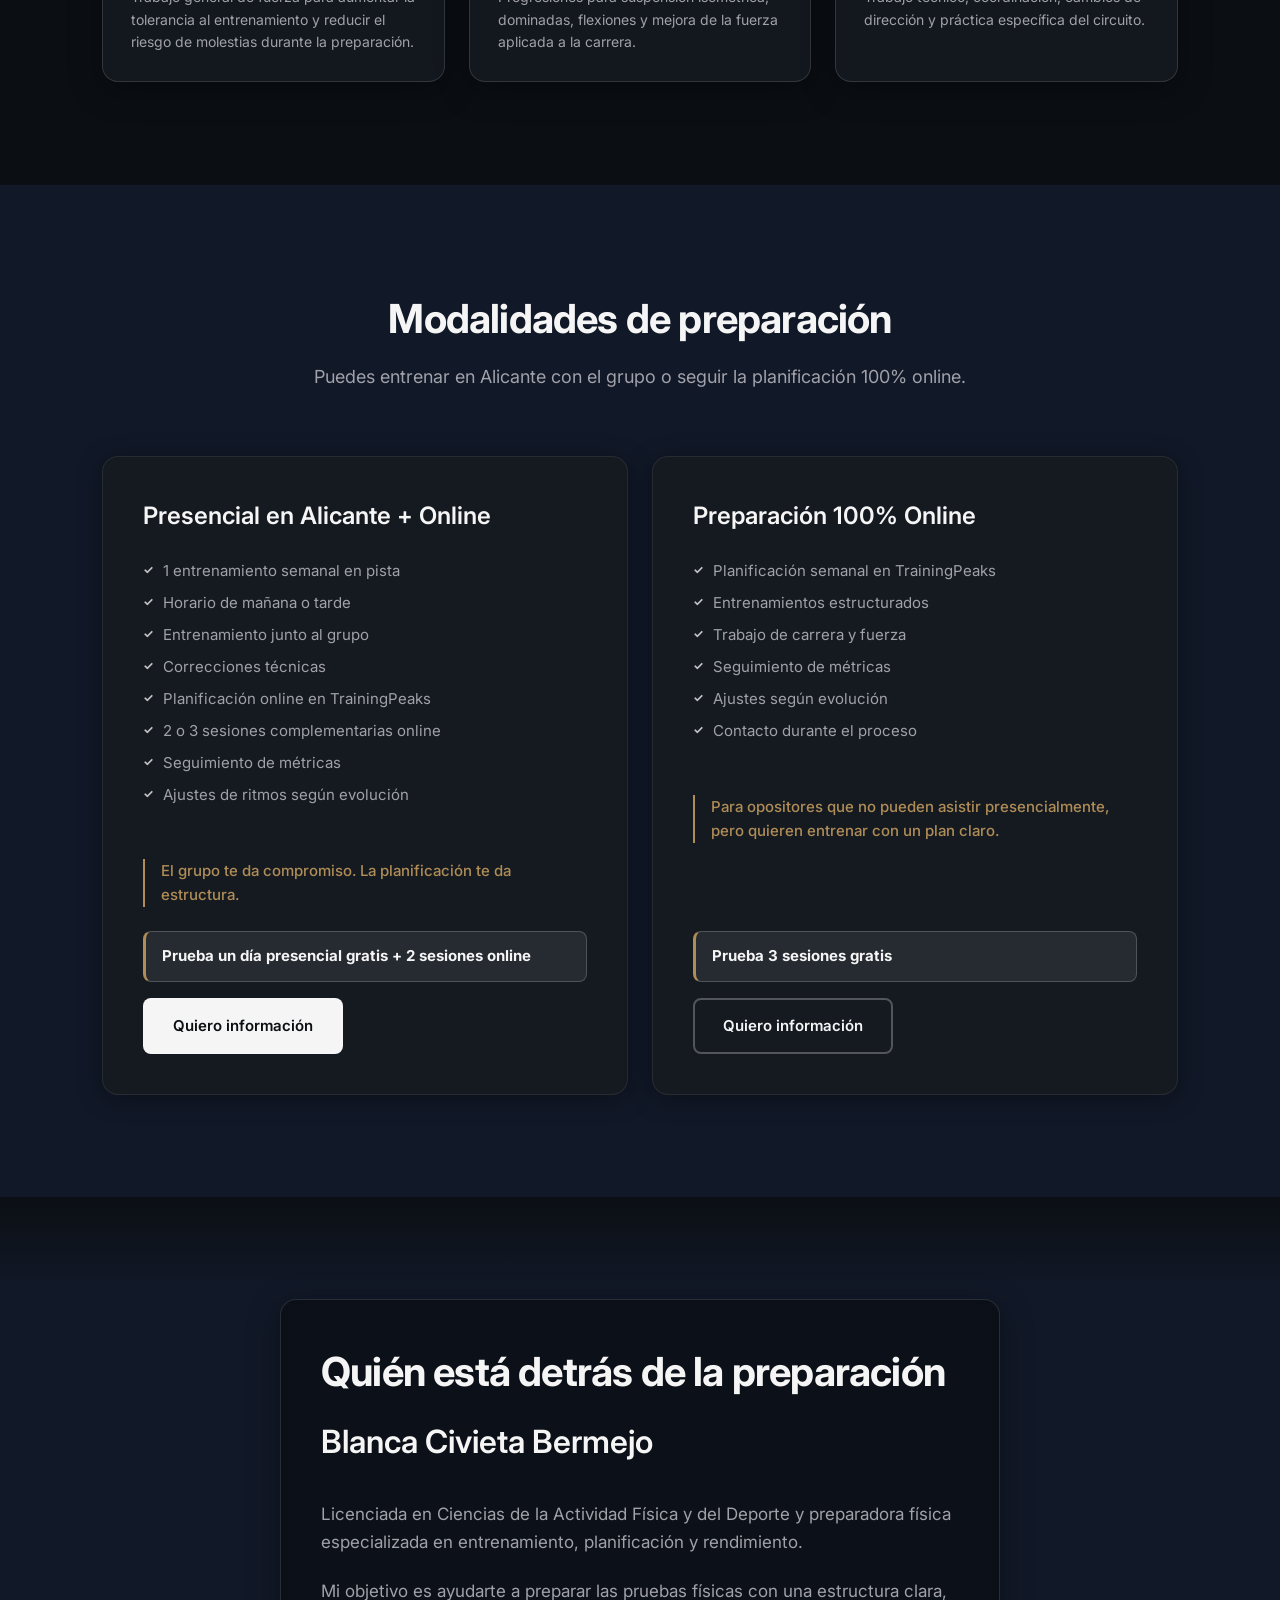
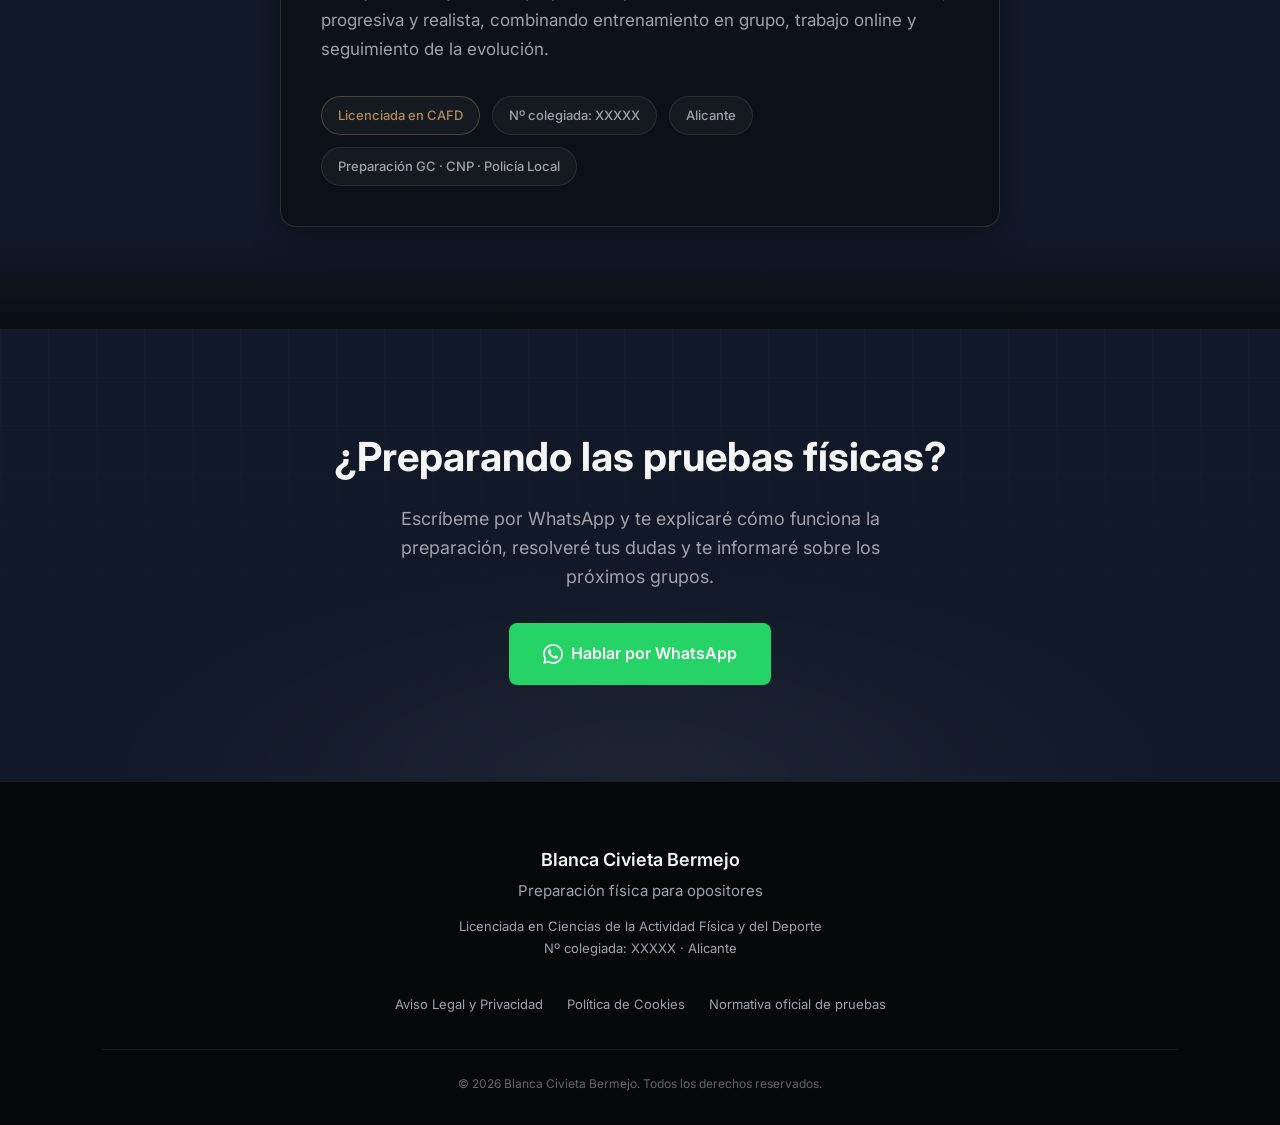
==== commit 9f82af86: "mejoras" ====
--- a/index.html
+++ b/index.html
@@ -293,6 +293,7 @@
             <p class="card__highlight">
               El grupo te da compromiso. La planificación te da estructura.
             </p>
+            <p class="card__trial">Prueba un día presencial gratis + 2 sesiones online</p>
             <a href="https://wa.me/34600000000?text=Hola%20Blanca,%20me%20gustaría%20recibir%20información%20sobre%20la%20preparación%20física%20para%20oposiciones." class="btn btn--primary" target="_blank" rel="noopener noreferrer">Quiero información</a>
           </article>
 
@@ -310,6 +311,7 @@
             <p class="card__highlight">
               Para opositores que no pueden asistir presencialmente, pero quieren entrenar con un plan claro.
             </p>
+            <p class="card__trial">Prueba 3 sesiones gratis</p>
             <a href="https://wa.me/34600000000?text=Hola%20Blanca,%20me%20gustaría%20recibir%20información%20sobre%20la%20preparación%20física%20para%20oposiciones." class="btn btn--outline" target="_blank" rel="noopener noreferrer">Quiero información</a>
           </article>
         </div>
@@ -360,7 +362,7 @@
     ========== -->
 
     <!-- ========== SOBRE MÍ ========== -->
-    <section class="section section--alt" id="sobre-mi">
+    <section class="section section--alt section--parallax-bg" id="sobre-mi">
       <div class="container">
         <div class="about">
           <header class="about__header">
--- a/styles.css
+++ b/styles.css
@@ -692,9 +692,34 @@
   flex-grow: 1;
 }
 
+.card__trial {
+  margin: 0 0 1rem;
+  padding: 0.875rem 1rem;
+  font-size: 0.9375rem;
+  font-weight: 700;
+  line-height: 1.35;
+  color: var(--color-text);
+  background: rgba(196, 196, 196, 0.1);
+  border: 1px solid rgba(196, 196, 196, 0.26);
+  border-left: 3px solid var(--color-bronze);
+  border-radius: var(--radius-sm);
+}
+
 .card--large .btn {
   align-self: flex-start;
   margin-top: auto;
+}
+
+#modalidades .card__highlight {
+  flex-grow: 0;
+}
+
+#modalidades .card__trial {
+  margin-top: auto;
+}
+
+.card__trial + .btn {
+  margin-top: 0;
 }
 
 /* ============================================
@@ -830,6 +855,16 @@
 .about {
   max-width: 720px;
   margin-inline: auto;
+}
+
+.section--parallax-bg .about {
+  padding: clamp(1.5rem, 4vw, 2.5rem);
+  background: rgba(11, 15, 20, 0.76);
+  border: 1px solid rgba(196, 196, 196, 0.16);
+  border-radius: var(--radius-lg);
+  box-shadow: 0 8px 32px rgba(0, 0, 0, 0.34);
+  backdrop-filter: blur(6px);
+  -webkit-backdrop-filter: blur(6px);
 }
 
 .about__header {
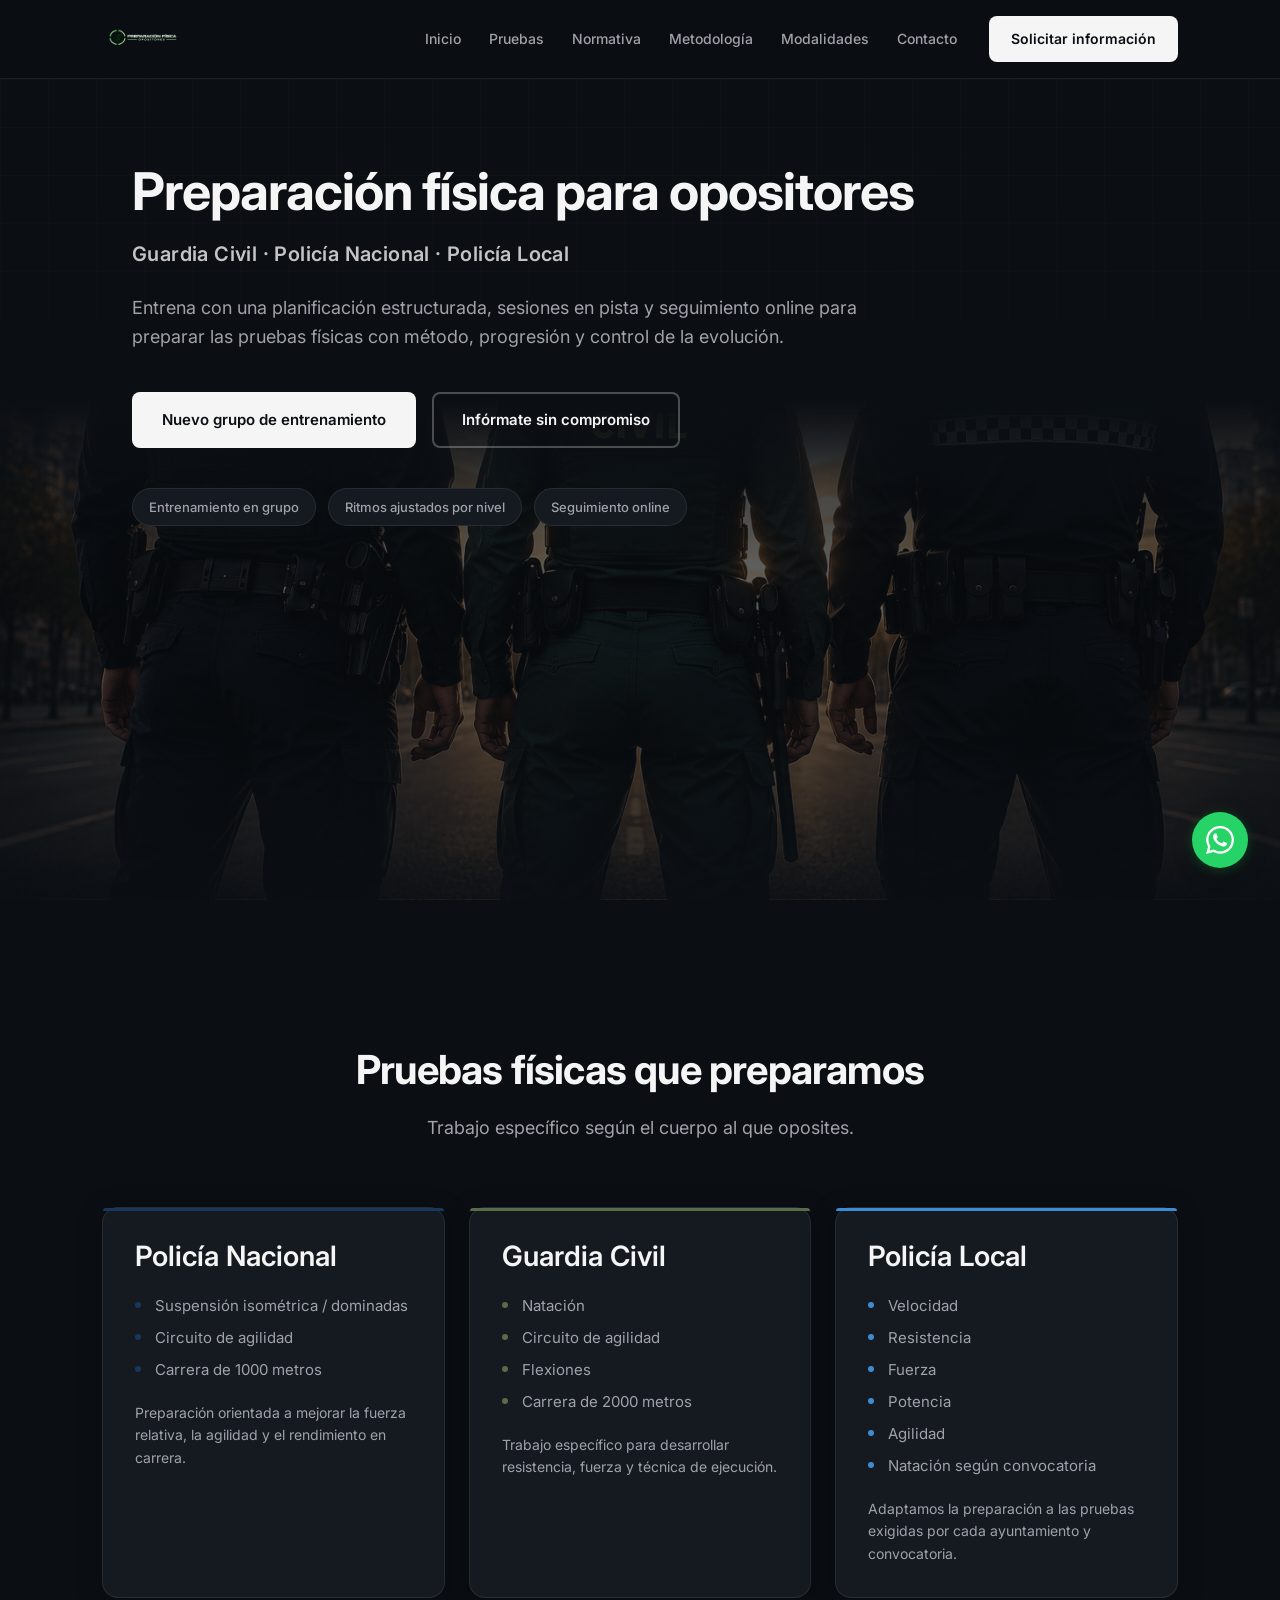
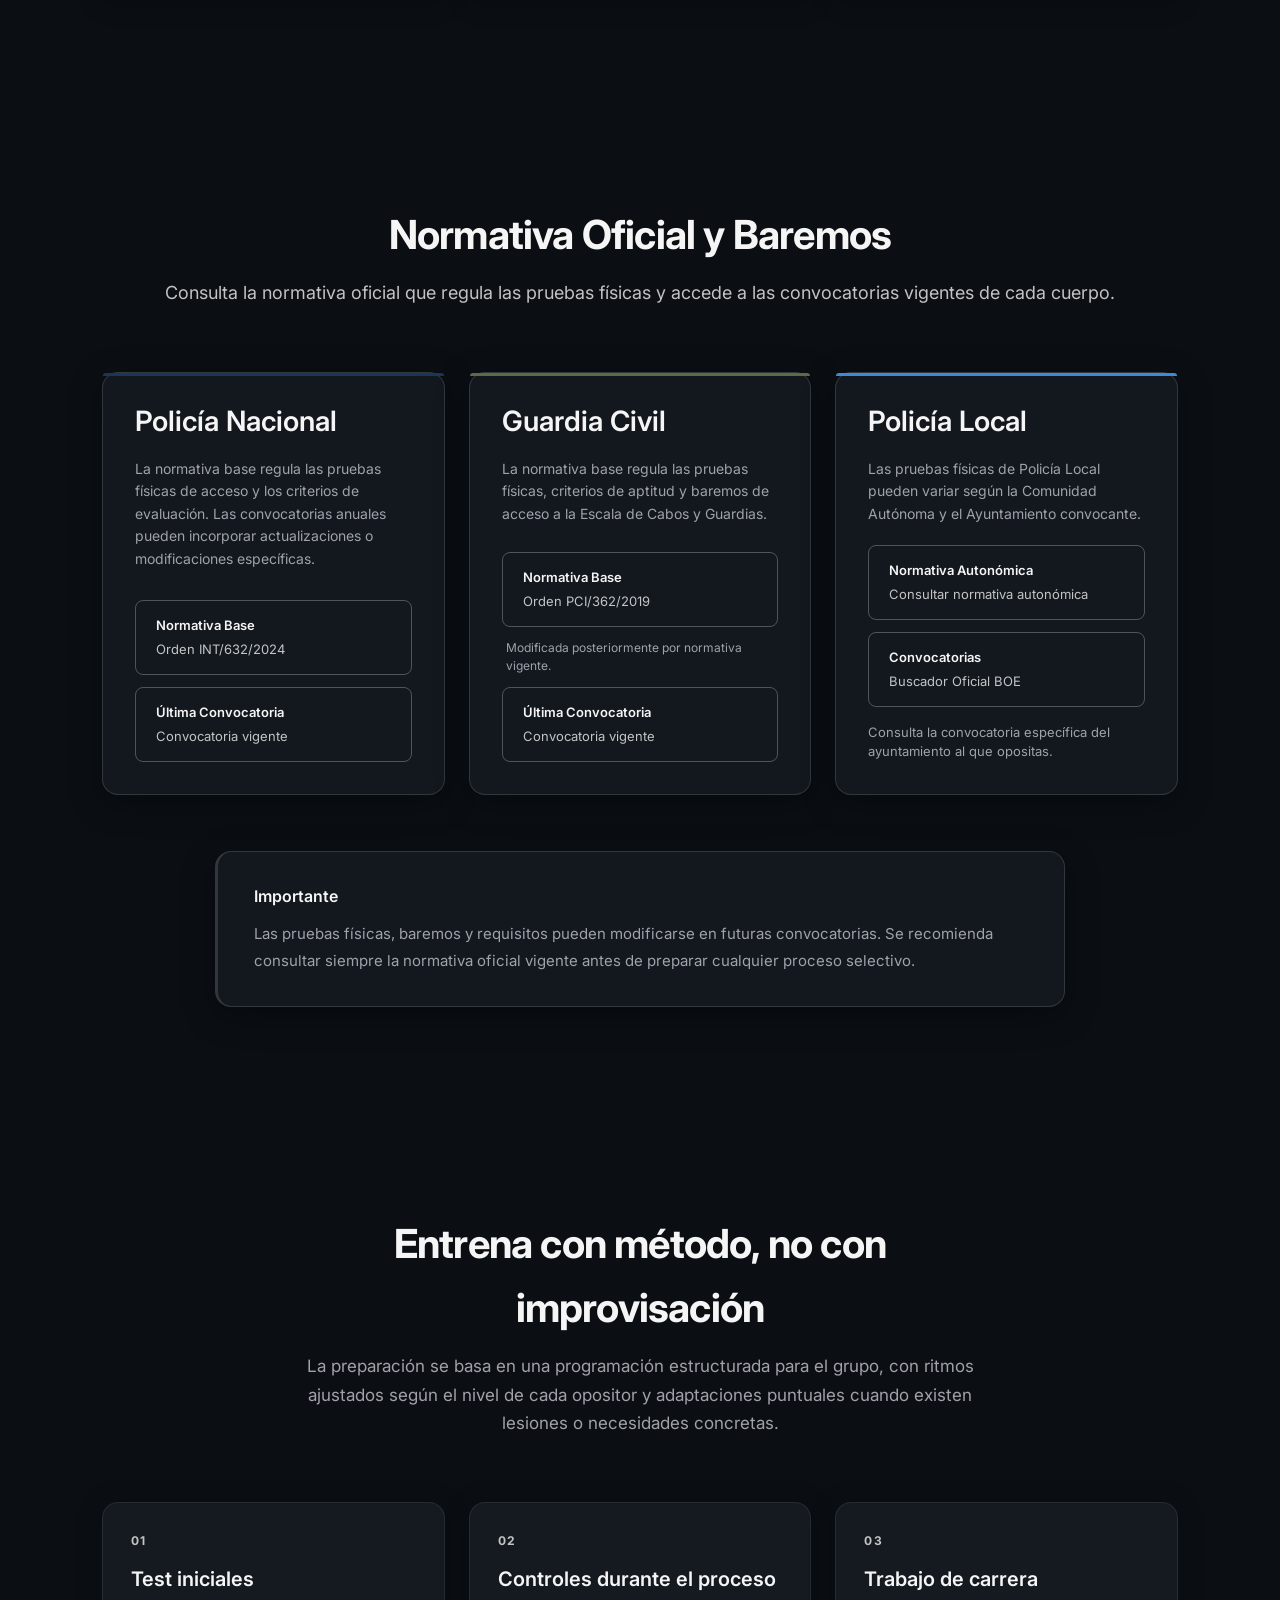
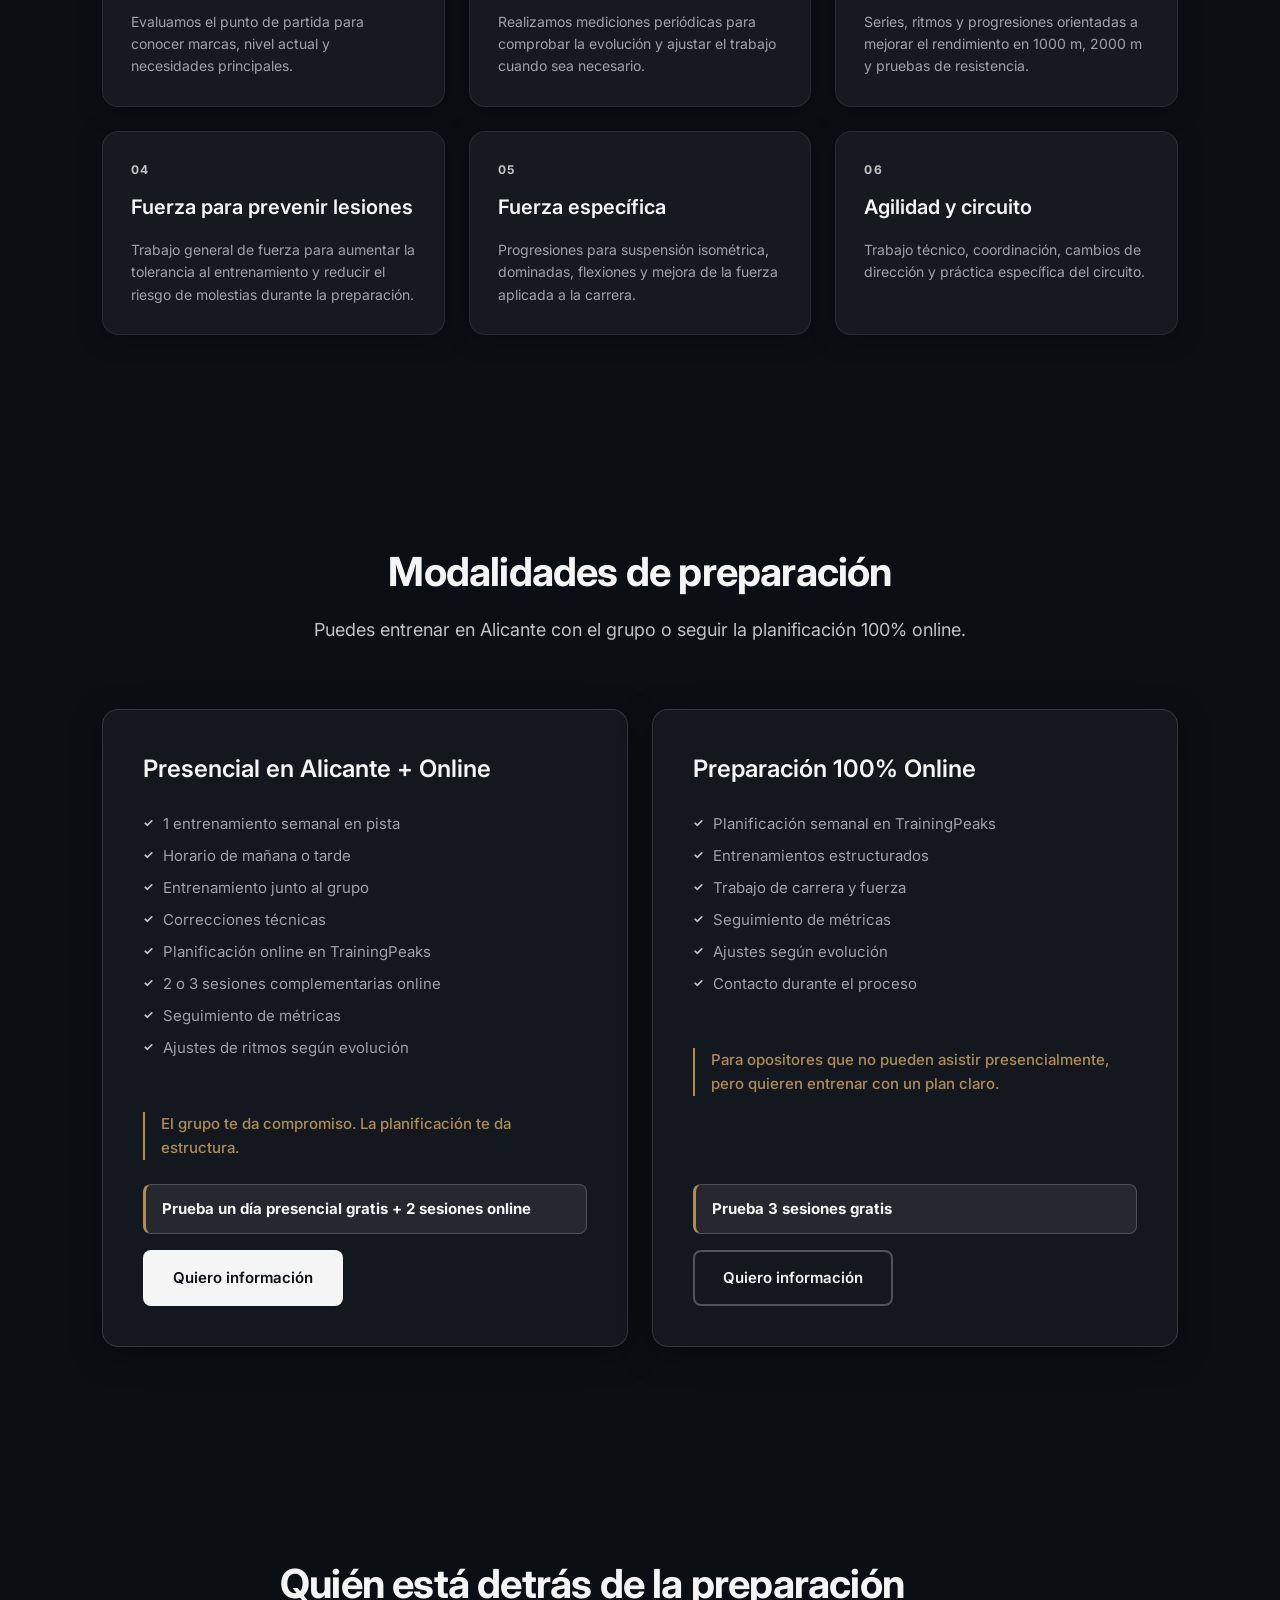
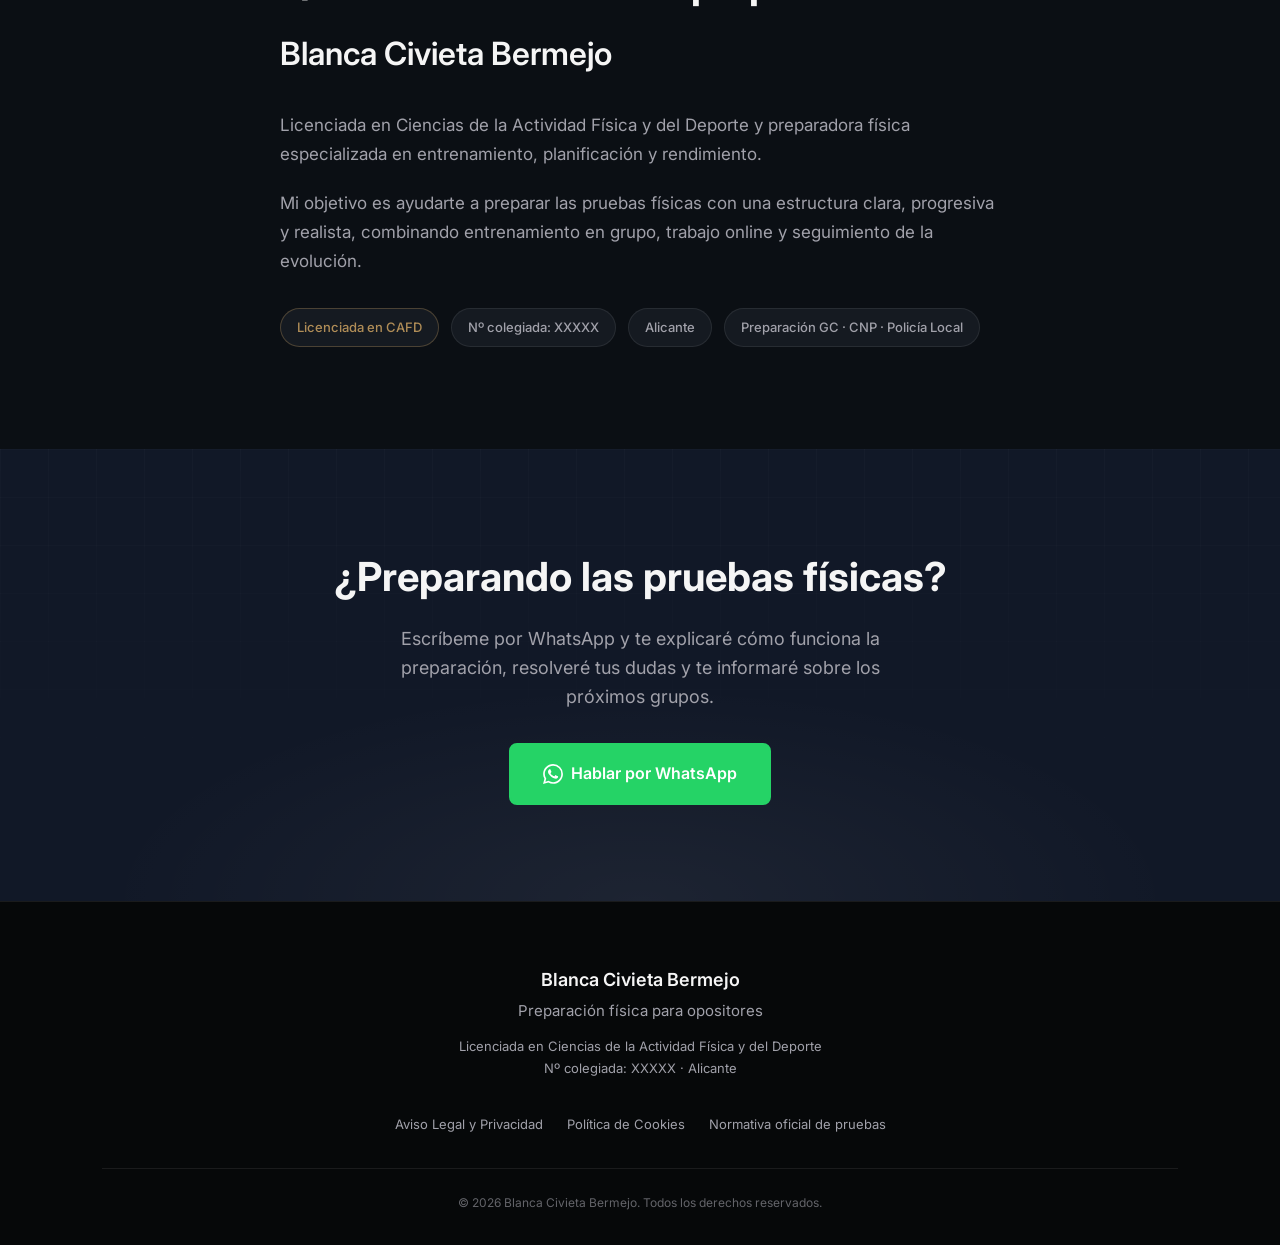
==== commit 152352df: "parallax hecho" ====
--- a/index.html
+++ b/index.html
@@ -65,8 +65,11 @@
       </div>
     </section>
 
+    <!-- ========== FRANJA VISUAL ========== -->
+    <section class="section section--parallax-bg section--photo-break" aria-hidden="true"></section>
+
     <!-- ========== PRUEBAS ========== -->
-    <section class="section section--alt section--parallax-bg" id="pruebas">
+    <section class="section section--solid" id="pruebas">
       <div class="container">
         <header class="section__header">
           <h2 class="section__title">Pruebas físicas que preparamos</h2>
@@ -122,7 +125,7 @@
     </section>
 
     <!-- ========== NORMATIVA OFICIAL Y BAREMOS ========== -->
-    <section class="section section--solid" id="normativa">
+    <section class="section section--parallax-bg" id="normativa">
       <div class="container">
         <header class="section__header">
           <h2 class="section__title">Normativa Oficial y Baremos</h2>
@@ -204,7 +207,7 @@
     </section>
 
     <!-- ========== METODOLOGÍA ========== -->
-    <section class="section section--parallax-bg" id="metodologia">
+    <section class="section section--solid" id="metodologia">
       <div class="container">
         <header class="section__header section__header--narrow">
           <h2 class="section__title">Entrena con método, no con improvisación</h2>
@@ -267,7 +270,7 @@
     </section>
 
     <!-- ========== MODALIDADES ========== -->
-    <section class="section section--alt" id="modalidades">
+    <section class="section section--parallax-bg" id="modalidades">
       <div class="container">
         <header class="section__header">
           <h2 class="section__title">Modalidades de preparación</h2>
@@ -362,7 +365,7 @@
     ========== -->
 
     <!-- ========== SOBRE MÍ ========== -->
-    <section class="section section--alt section--parallax-bg" id="sobre-mi">
+    <section class="section section--solid" id="sobre-mi">
       <div class="container">
         <div class="about">
           <header class="about__header">
--- a/styles.css
+++ b/styles.css
@@ -293,11 +293,19 @@
    ============================================ */
 .hero {
   position: relative;
-  padding: clamp(5rem, 12vw, 9rem) 0 clamp(4rem, 8vw, 6rem);
+  z-index: 1;
+  padding: clamp(2.75rem, 6.5vw, 5.25rem) 0 clamp(7.5rem, 13vw, 11rem);
   overflow: hidden;
   background:
+    linear-gradient(
+      to bottom,
+      var(--color-bg) 0%,
+      rgba(11, 15, 20, 0.96) 34%,
+      rgba(11, 15, 20, 0.66) 58%,
+      rgba(11, 15, 20, 0) 100%
+    ),
     radial-gradient(ellipse 80% 60% at 50% 0%, rgba(255, 255, 255, 0.04) 0%, transparent 60%),
-    var(--color-bg);
+    transparent;
 }
 
 /* Patrón grid tecnológico discreto */
@@ -316,7 +324,8 @@
 
 .hero__content {
   position: relative;
-  max-width: 860px;
+  z-index: 2;
+  max-width: 1080px;
 }
 
 .hero__title {
@@ -339,7 +348,7 @@
   font-size: clamp(1rem, 2vw, 1.125rem);
   color: var(--color-text-muted);
   margin-bottom: 2.5rem;
-  max-width: 720px;
+  max-width: 760px;
 }
 
 .hero__actions {
@@ -353,6 +362,12 @@
   display: flex;
   flex-wrap: wrap;
   gap: 0.75rem;
+}
+
+@media (min-width: 1024px) {
+  .hero__title {
+    white-space: nowrap;
+  }
 }
 
 /* ============================================
@@ -389,6 +404,24 @@
   background-size: cover;
 }
 
+.section--photo-break {
+  min-height: clamp(18rem, 42vw, 34rem);
+  z-index: 0;
+  margin-top: clamp(-20rem, -23vw, -13rem);
+  padding-block: 0;
+  background-image:
+    linear-gradient(
+      to bottom,
+      rgba(11, 15, 20, 0.9) 0%,
+      rgba(11, 15, 20, 0.42) 28%,
+      rgba(11, 15, 20, 0.34) 62%,
+      rgba(11, 15, 20, 0.88) 100%
+    ),
+    linear-gradient(rgba(11, 15, 20, 0.22), rgba(11, 15, 20, 0.22)),
+    url("Assets/images/Cuerpos.png");
+  background-position: center, center, center 62%;
+}
+
 .section--parallax-bg::before,
 .section--parallax-bg::after {
   content: '';
@@ -855,16 +888,6 @@
 .about {
   max-width: 720px;
   margin-inline: auto;
-}
-
-.section--parallax-bg .about {
-  padding: clamp(1.5rem, 4vw, 2.5rem);
-  background: rgba(11, 15, 20, 0.76);
-  border: 1px solid rgba(196, 196, 196, 0.16);
-  border-radius: var(--radius-lg);
-  box-shadow: 0 8px 32px rgba(0, 0, 0, 0.34);
-  backdrop-filter: blur(6px);
-  -webkit-backdrop-filter: blur(6px);
 }
 
 .about__header {
@@ -1100,6 +1123,12 @@
     background-position: center, center, 52% center;
   }
 
+  .section--photo-break {
+    min-height: clamp(15rem, 58vw, 24rem);
+    margin-top: clamp(-10.5rem, -28vw, -6rem);
+    background-position: center, center, 50% 58%;
+  }
+
   .normativa-btn {
     width: 100%;
   }
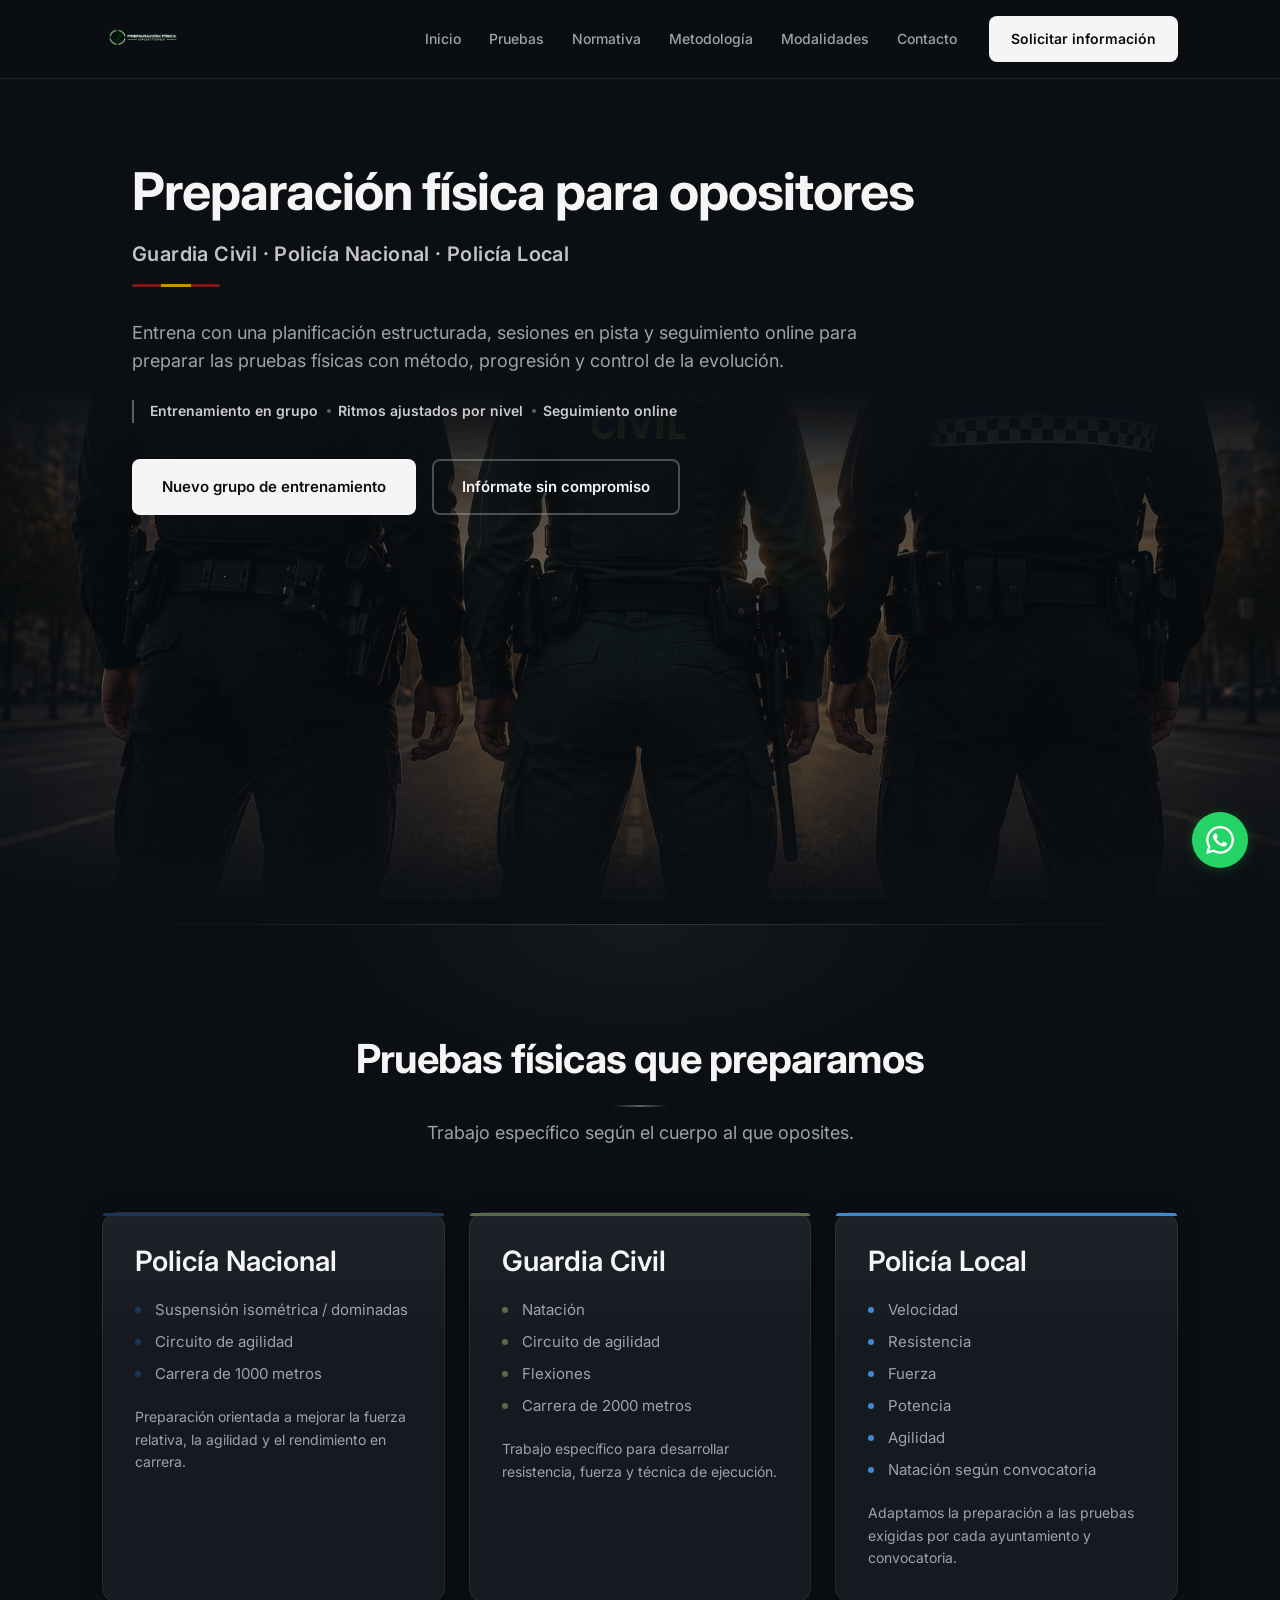
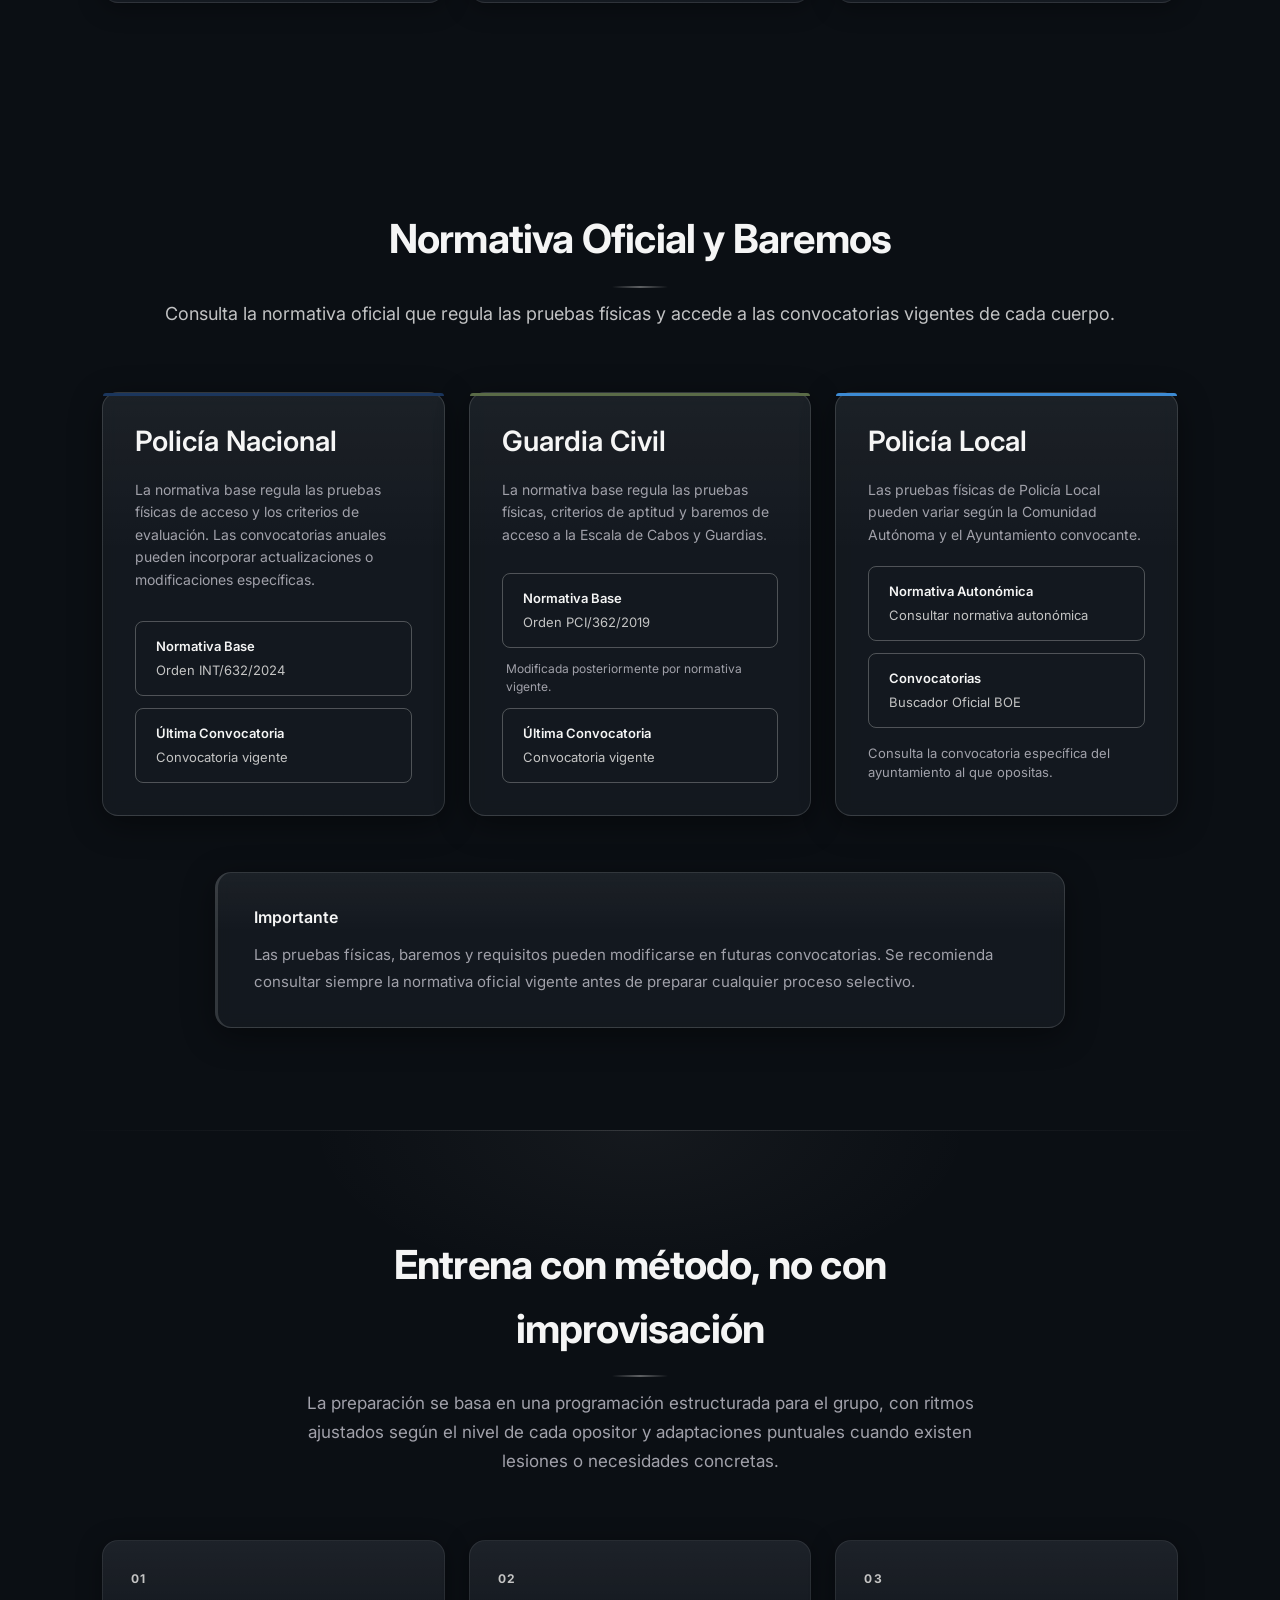
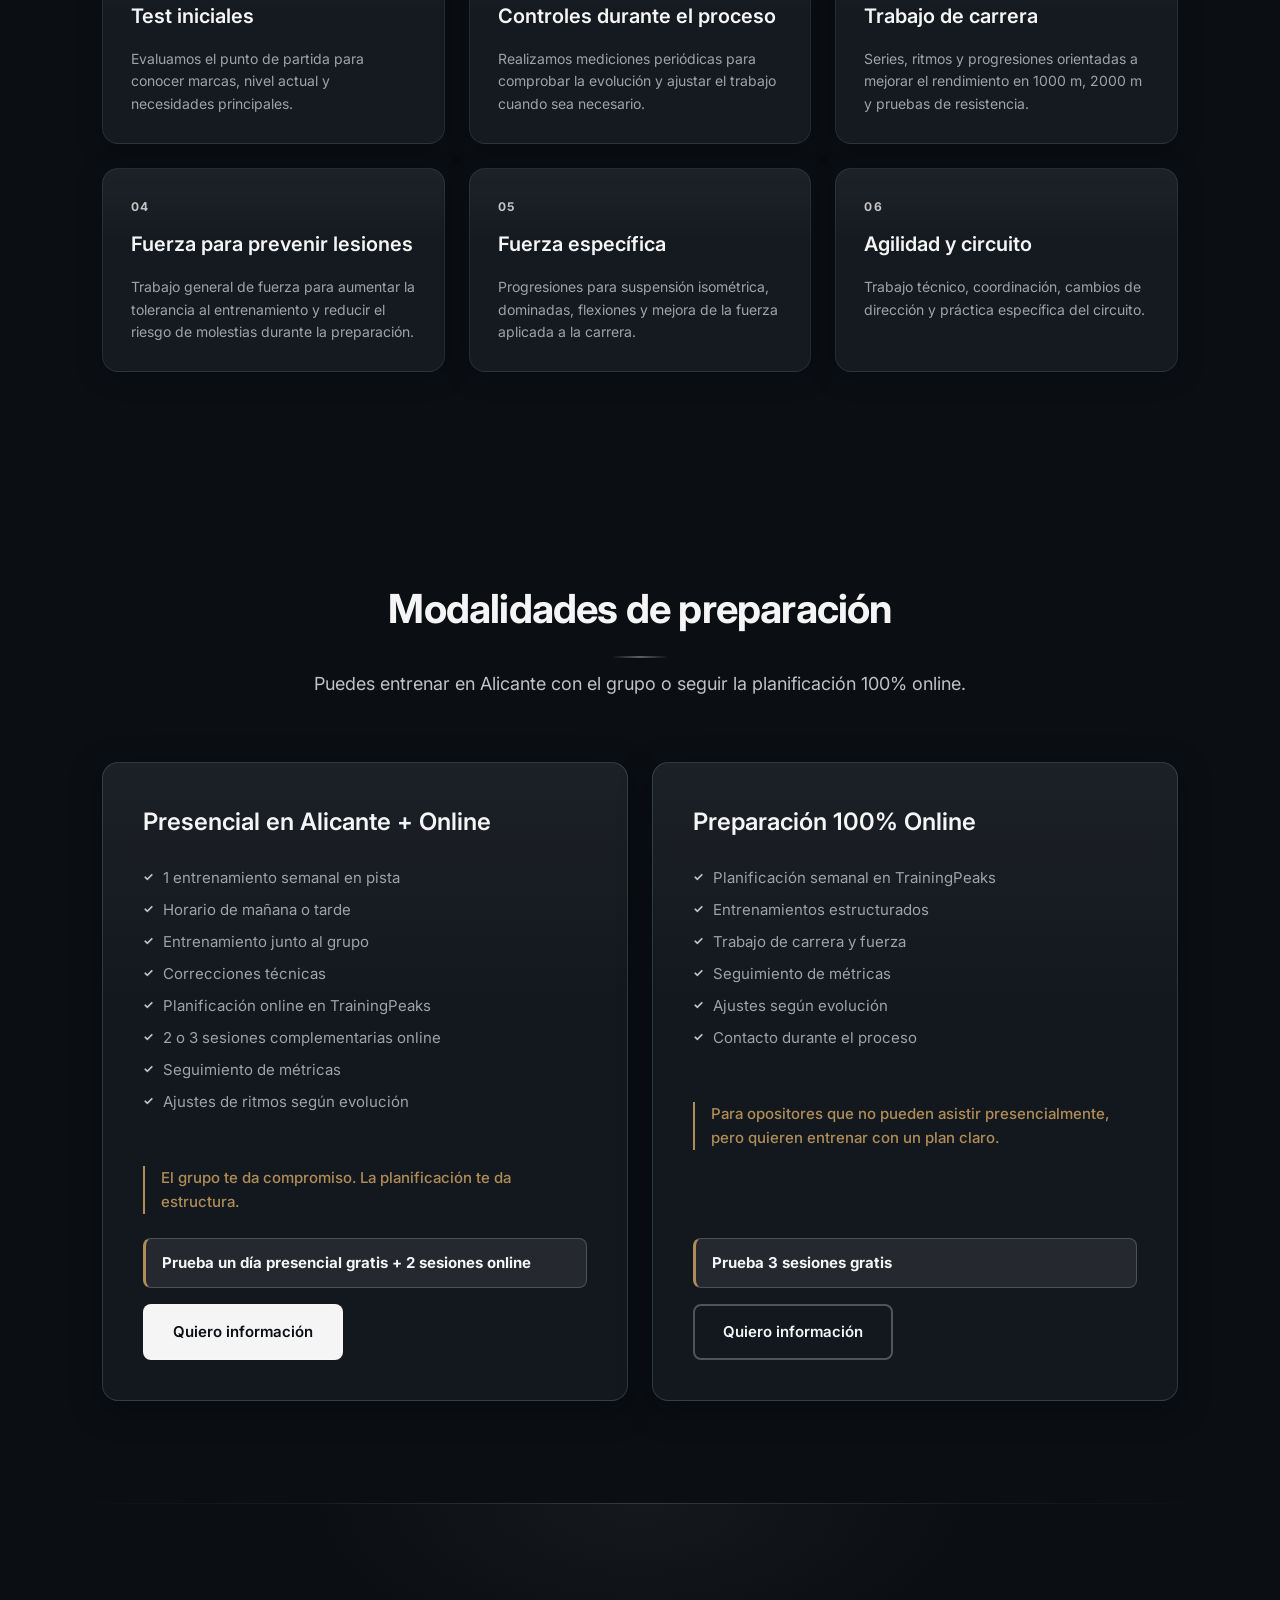
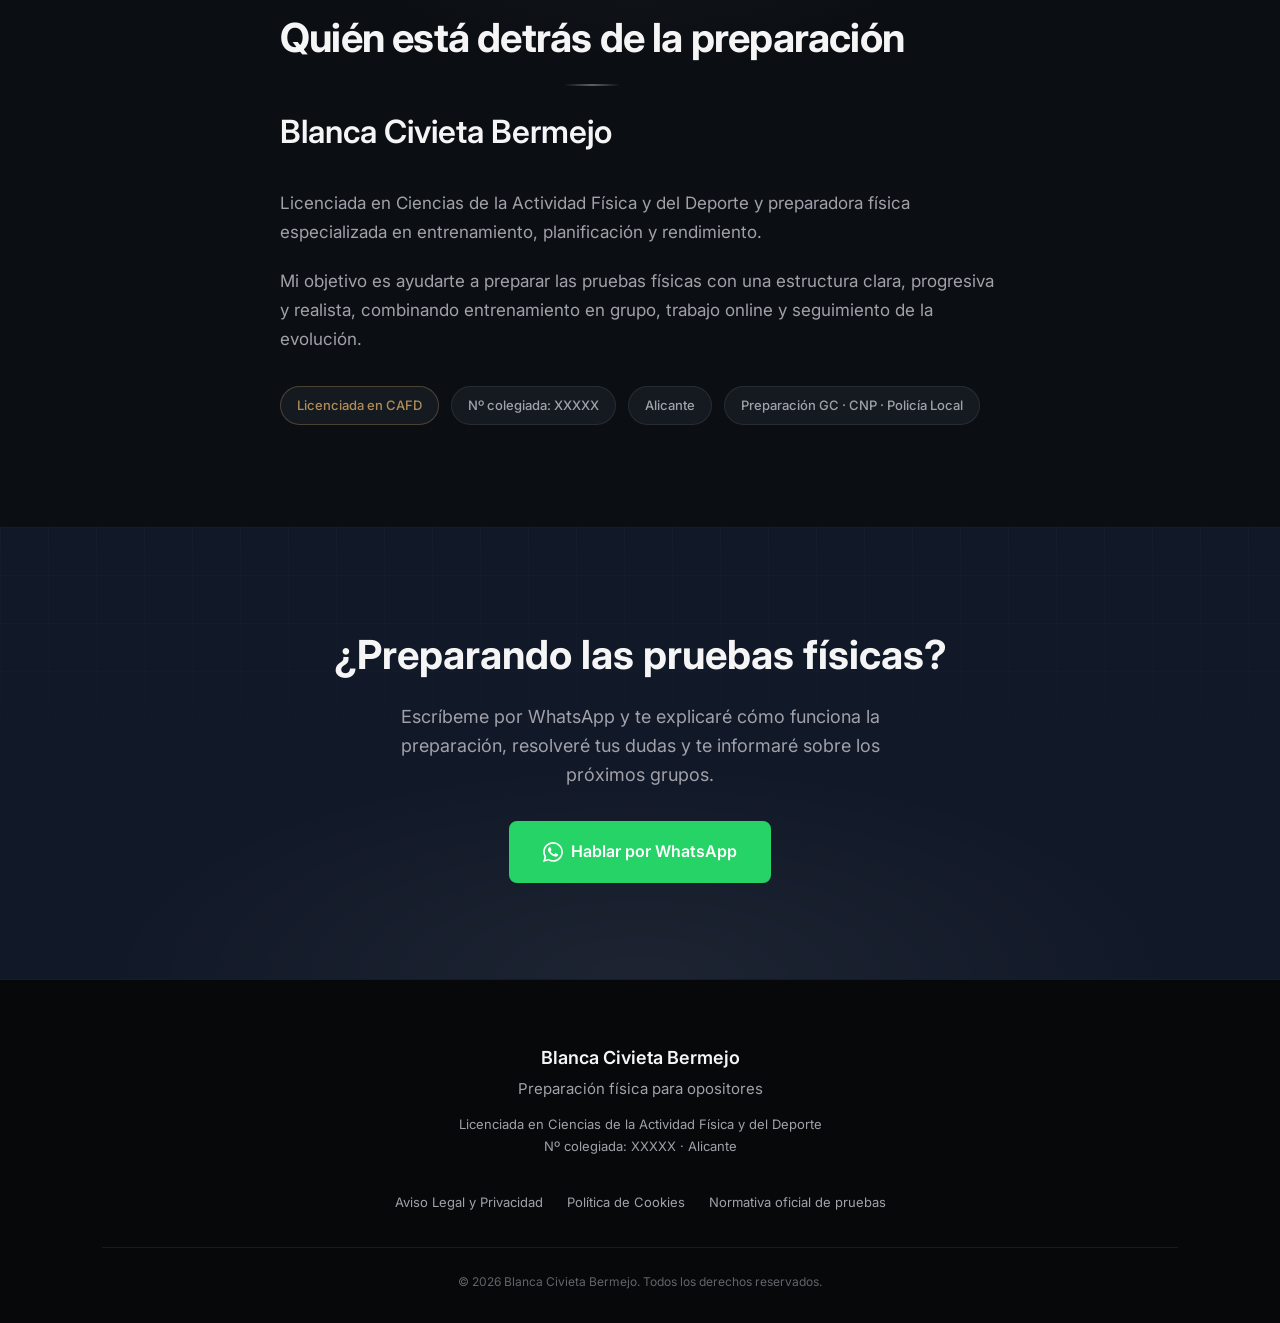
==== commit d8d5dce2: "detalles estáticos" ====
--- a/index.html
+++ b/index.html
@@ -53,14 +53,14 @@
           Entrena con una planificación estructurada, sesiones en pista y seguimiento online
           para preparar las pruebas físicas con método, progresión y control de la evolución.
         </p>
+        <div class="hero__badges" aria-label="Puntos clave de la preparación">
+          <span>Entrenamiento en grupo</span>
+          <span>Ritmos ajustados por nivel</span>
+          <span>Seguimiento online</span>
+        </div>
         <div class="hero__actions">
           <a href="https://wa.me/34600000000?text=Hola%20Blanca,%20me%20gustaría%20recibir%20información%20sobre%20la%20preparación%20física%20para%20oposiciones." class="btn btn--primary" target="_blank" rel="noopener noreferrer">Nuevo grupo de entrenamiento</a>
           <a href="https://wa.me/34600000000?text=Hola%20Blanca,%20me%20gustaría%20recibir%20información%20sobre%20la%20preparación%20física%20para%20oposiciones." class="btn btn--outline" target="_blank" rel="noopener noreferrer">Infórmate sin compromiso</a>
-        </div>
-        <div class="hero__badges">
-          <span class="badge">Entrenamiento en grupo</span>
-          <span class="badge">Ritmos ajustados por nivel</span>
-          <span class="badge">Seguimiento online</span>
         </div>
       </div>
     </section>
--- a/styles.css
+++ b/styles.css
@@ -337,17 +337,36 @@
 }
 
 .hero__subtitle {
+  position: relative;
+  display: inline-block;
   font-size: clamp(1rem, 2.5vw, 1.25rem);
   font-weight: 600;
   color: var(--color-silver);
-  margin-bottom: 1.5rem;
+  margin-bottom: 2rem;
   letter-spacing: 0.02em;
+}
+
+.hero__subtitle::after {
+  content: '';
+  display: block;
+  width: 88px;
+  height: 3px;
+  margin-top: 0.85rem;
+  border-radius: 100px;
+  background:
+    linear-gradient(
+      to right,
+      rgba(173, 21, 25, 0.75) 0 33.33%,
+      rgba(250, 189, 0, 0.78) 33.33% 66.66%,
+      rgba(173, 21, 25, 0.75) 66.66% 100%
+    );
+  box-shadow: 0 0 18px rgba(250, 189, 0, 0.08);
 }
 
 .hero__text {
   font-size: clamp(1rem, 2vw, 1.125rem);
   color: var(--color-text-muted);
-  margin-bottom: 2.5rem;
+  margin-bottom: 1.5rem;
   max-width: 760px;
 }
 
@@ -355,13 +374,35 @@
   display: flex;
   flex-wrap: wrap;
   gap: 1rem;
-  margin-bottom: 2.5rem;
 }
 
 .hero__badges {
   display: flex;
   flex-wrap: wrap;
-  gap: 0.75rem;
+  align-items: center;
+  gap: 0.75rem 1.25rem;
+  margin-bottom: 2.25rem;
+  padding-left: 1rem;
+  border-left: 2px solid var(--color-silver-dim);
+}
+
+.hero__badges span {
+  position: relative;
+  font-size: 0.875rem;
+  font-weight: 600;
+  color: rgba(245, 245, 245, 0.82);
+}
+
+.hero__badges span + span::before {
+  content: '';
+  position: absolute;
+  left: -0.7rem;
+  top: 50%;
+  width: 4px;
+  height: 4px;
+  background: var(--color-silver-dim);
+  border-radius: 50%;
+  transform: translateY(-50%);
 }
 
 @media (min-width: 1024px) {
@@ -383,7 +424,37 @@
 }
 
 .section--solid {
+  overflow: hidden;
   background: var(--color-bg);
+}
+
+.section--solid::before {
+  content: '';
+  position: absolute;
+  top: 0;
+  left: 50%;
+  width: min(92%, var(--container-max));
+  height: 1px;
+  background: linear-gradient(
+    to right,
+    transparent,
+    rgba(196, 196, 196, 0.18),
+    transparent
+  );
+  transform: translateX(-50%);
+  pointer-events: none;
+}
+
+.section--solid::after {
+  content: '';
+  position: absolute;
+  top: 0;
+  left: 50%;
+  width: min(42rem, 70%);
+  height: 10rem;
+  background: radial-gradient(ellipse at top, rgba(196, 196, 196, 0.055), transparent 70%);
+  transform: translateX(-50%);
+  pointer-events: none;
 }
 
 .section--parallax-bg {
@@ -452,6 +523,11 @@
   z-index: 1;
 }
 
+.section--solid > .container {
+  position: relative;
+  z-index: 1;
+}
+
 .section--parallax-bg .section__subtitle,
 .section--parallax-bg .section__text {
   color: rgba(245, 245, 245, 0.78);
@@ -459,7 +535,9 @@
 
 .section--parallax-bg .card,
 .section--parallax-bg .normativa-notice {
-  background: rgba(21, 26, 33, 0.9);
+  background:
+    linear-gradient(180deg, rgba(255, 255, 255, 0.04), rgba(255, 255, 255, 0) 38%),
+    rgba(21, 26, 33, 0.9);
   border-color: rgba(196, 196, 196, 0.18);
   box-shadow: 0 8px 32px rgba(0, 0, 0, 0.42);
   backdrop-filter: blur(8px);
@@ -484,10 +562,22 @@
 }
 
 .section__title {
+  position: relative;
+  display: inline-block;
   font-size: clamp(1.75rem, 4vw, 2.5rem);
   font-weight: 700;
   letter-spacing: -0.02em;
   margin-bottom: 0.75rem;
+}
+
+.section__title::after {
+  content: '';
+  display: block;
+  width: 56px;
+  height: 2px;
+  margin: 0.9rem auto 0;
+  border-radius: 100px;
+  background: linear-gradient(to right, transparent, var(--color-silver-dim), transparent);
 }
 
 .section__subtitle {
@@ -533,7 +623,9 @@
 }
 
 .card {
-  background: var(--color-card);
+  background:
+    linear-gradient(180deg, rgba(255, 255, 255, 0.035), rgba(255, 255, 255, 0) 36%),
+    var(--color-card);
   border: 1px solid var(--color-border);
   border-radius: var(--radius-lg);
   padding: 2rem;
@@ -1142,6 +1234,16 @@
     flex-direction: column;
   }
 
+  .hero__badges {
+    align-items: flex-start;
+    flex-direction: column;
+    gap: 0.5rem;
+  }
+
+  .hero__badges span + span::before {
+    display: none;
+  }
+
   .hero__actions .btn,
   .cta__actions .btn {
     width: 100%;
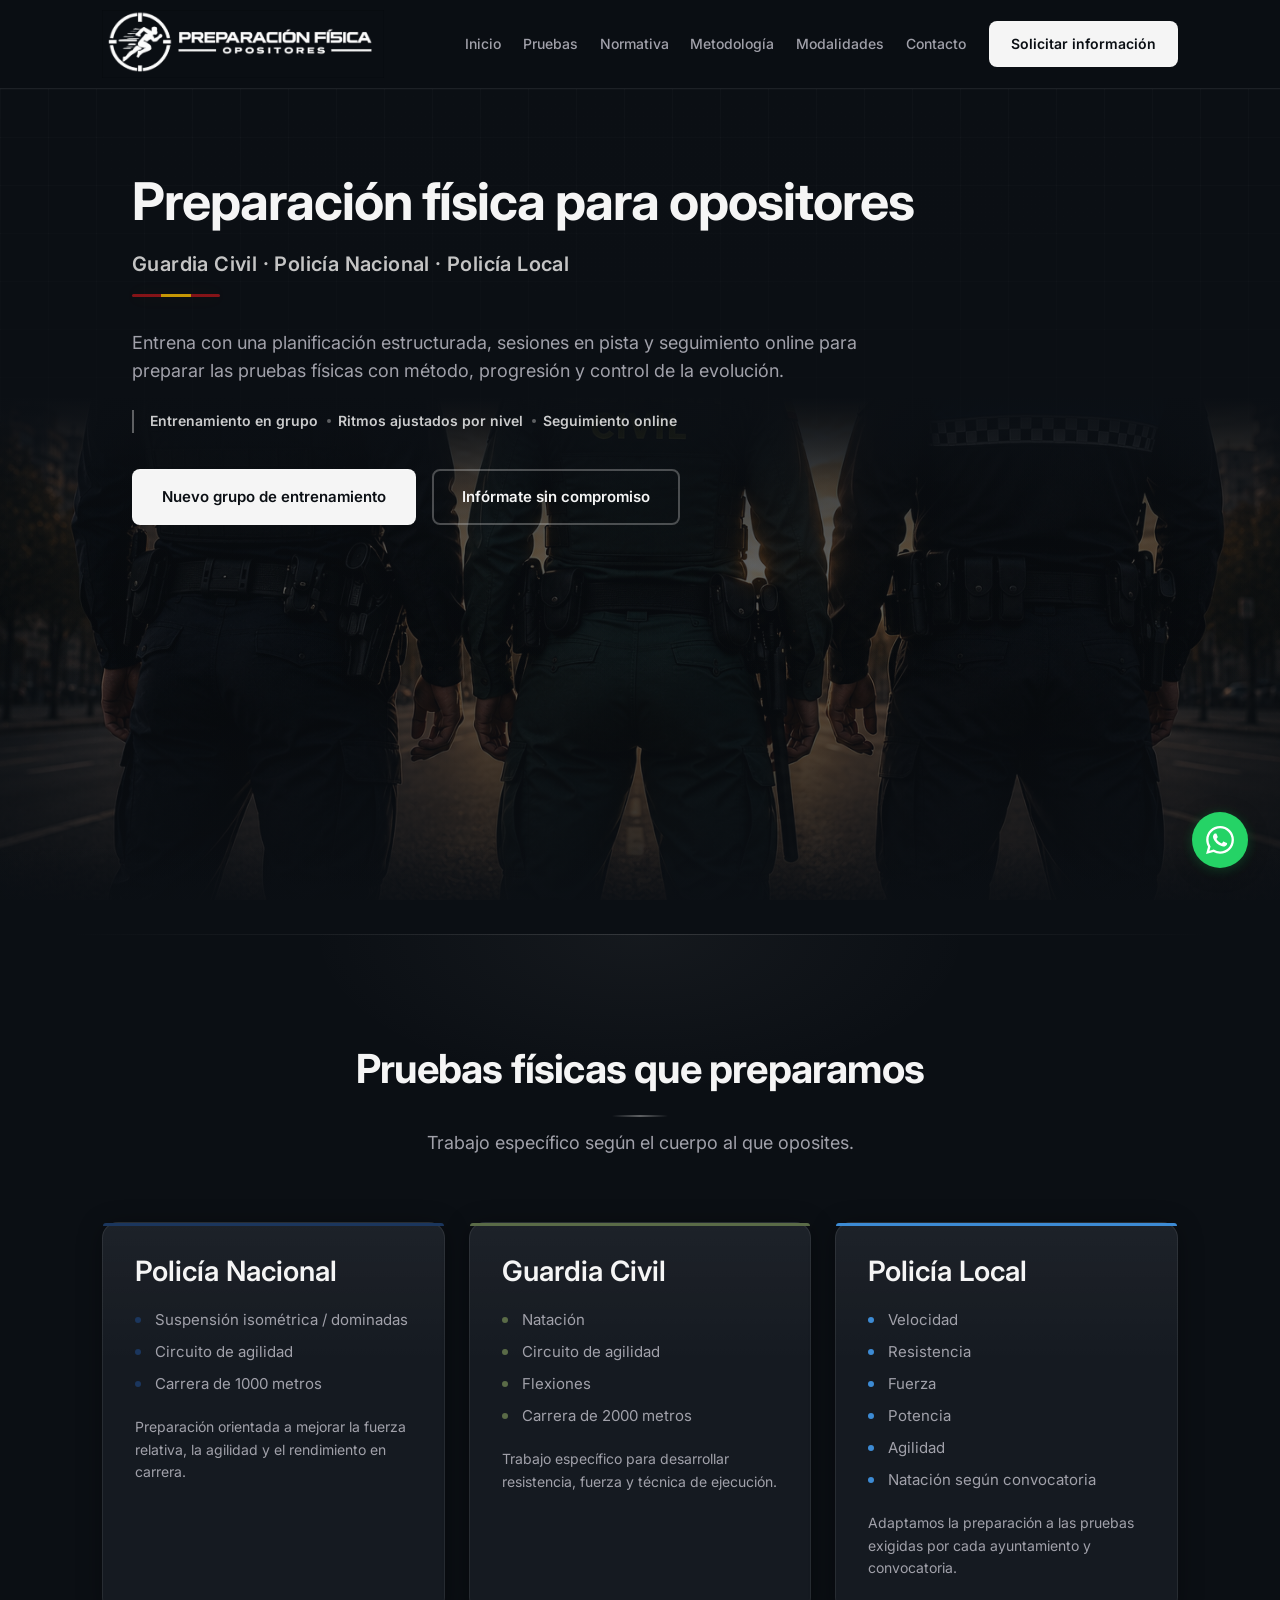
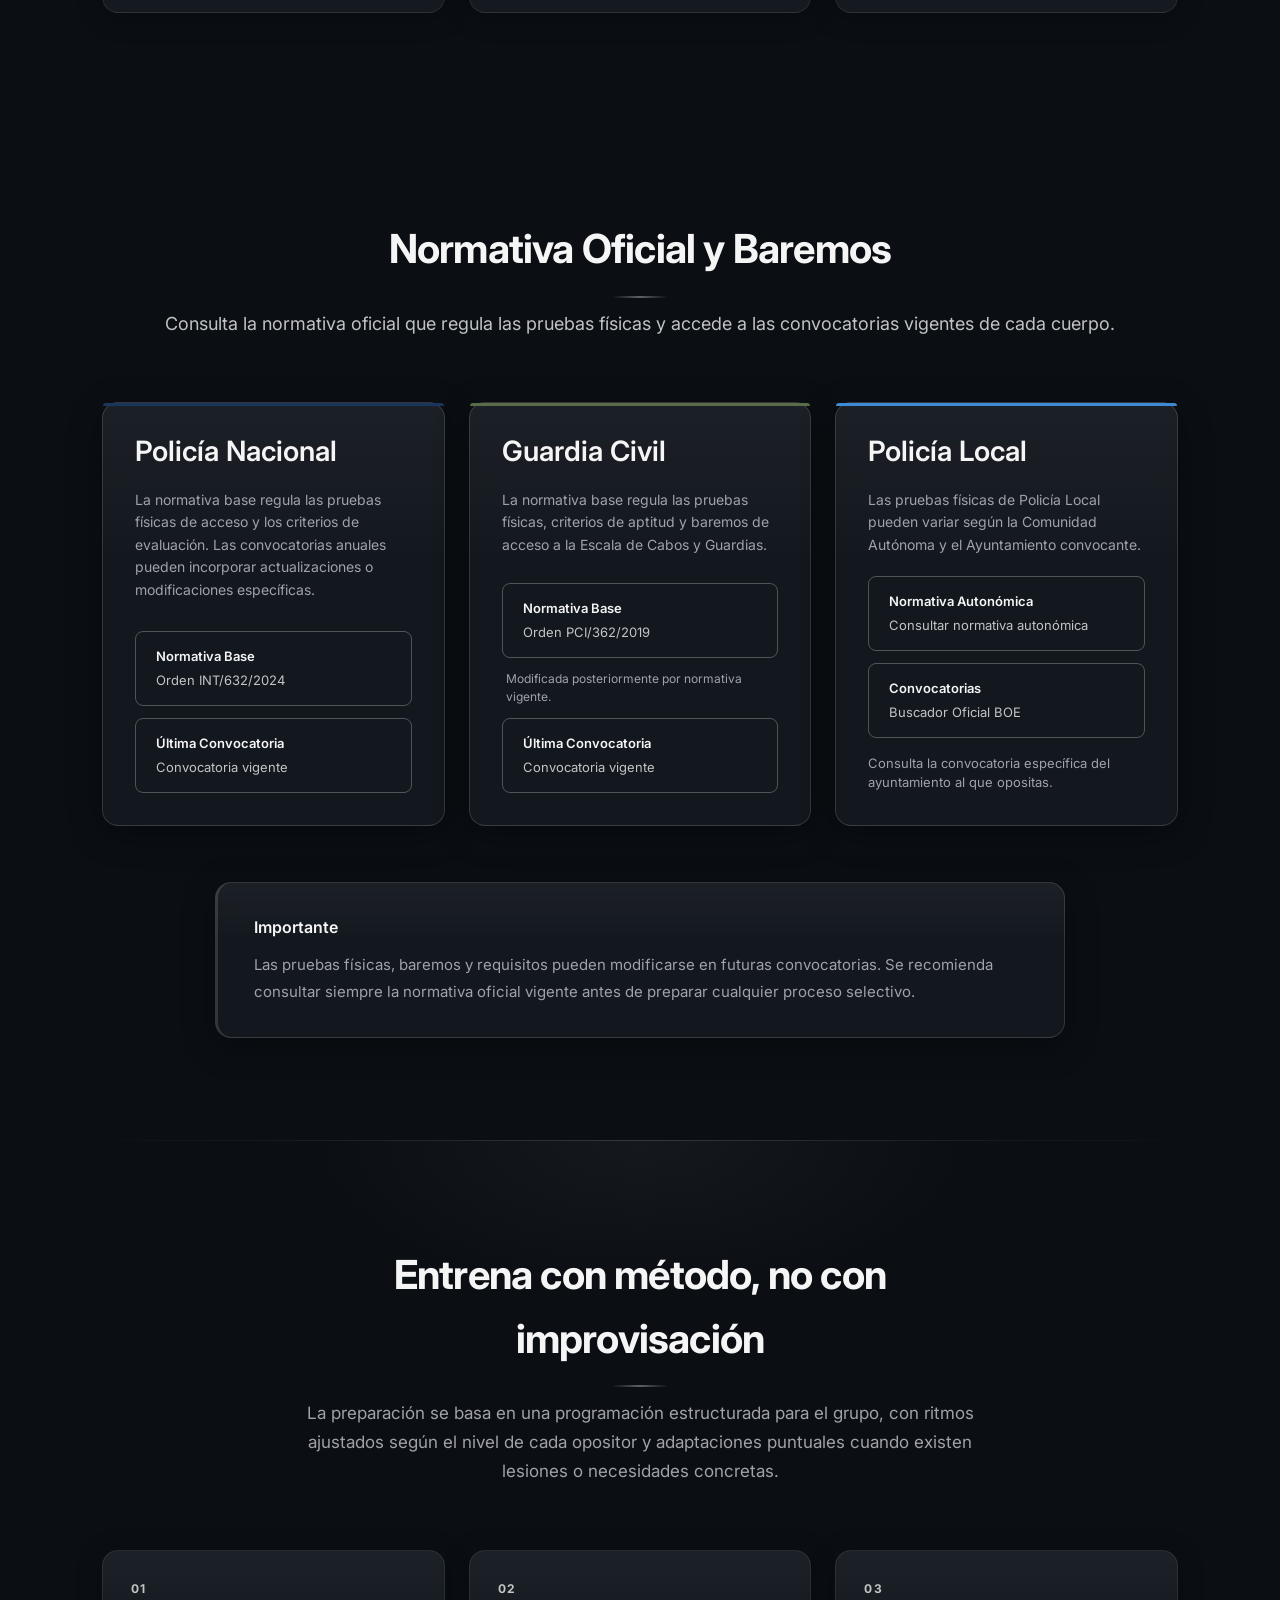
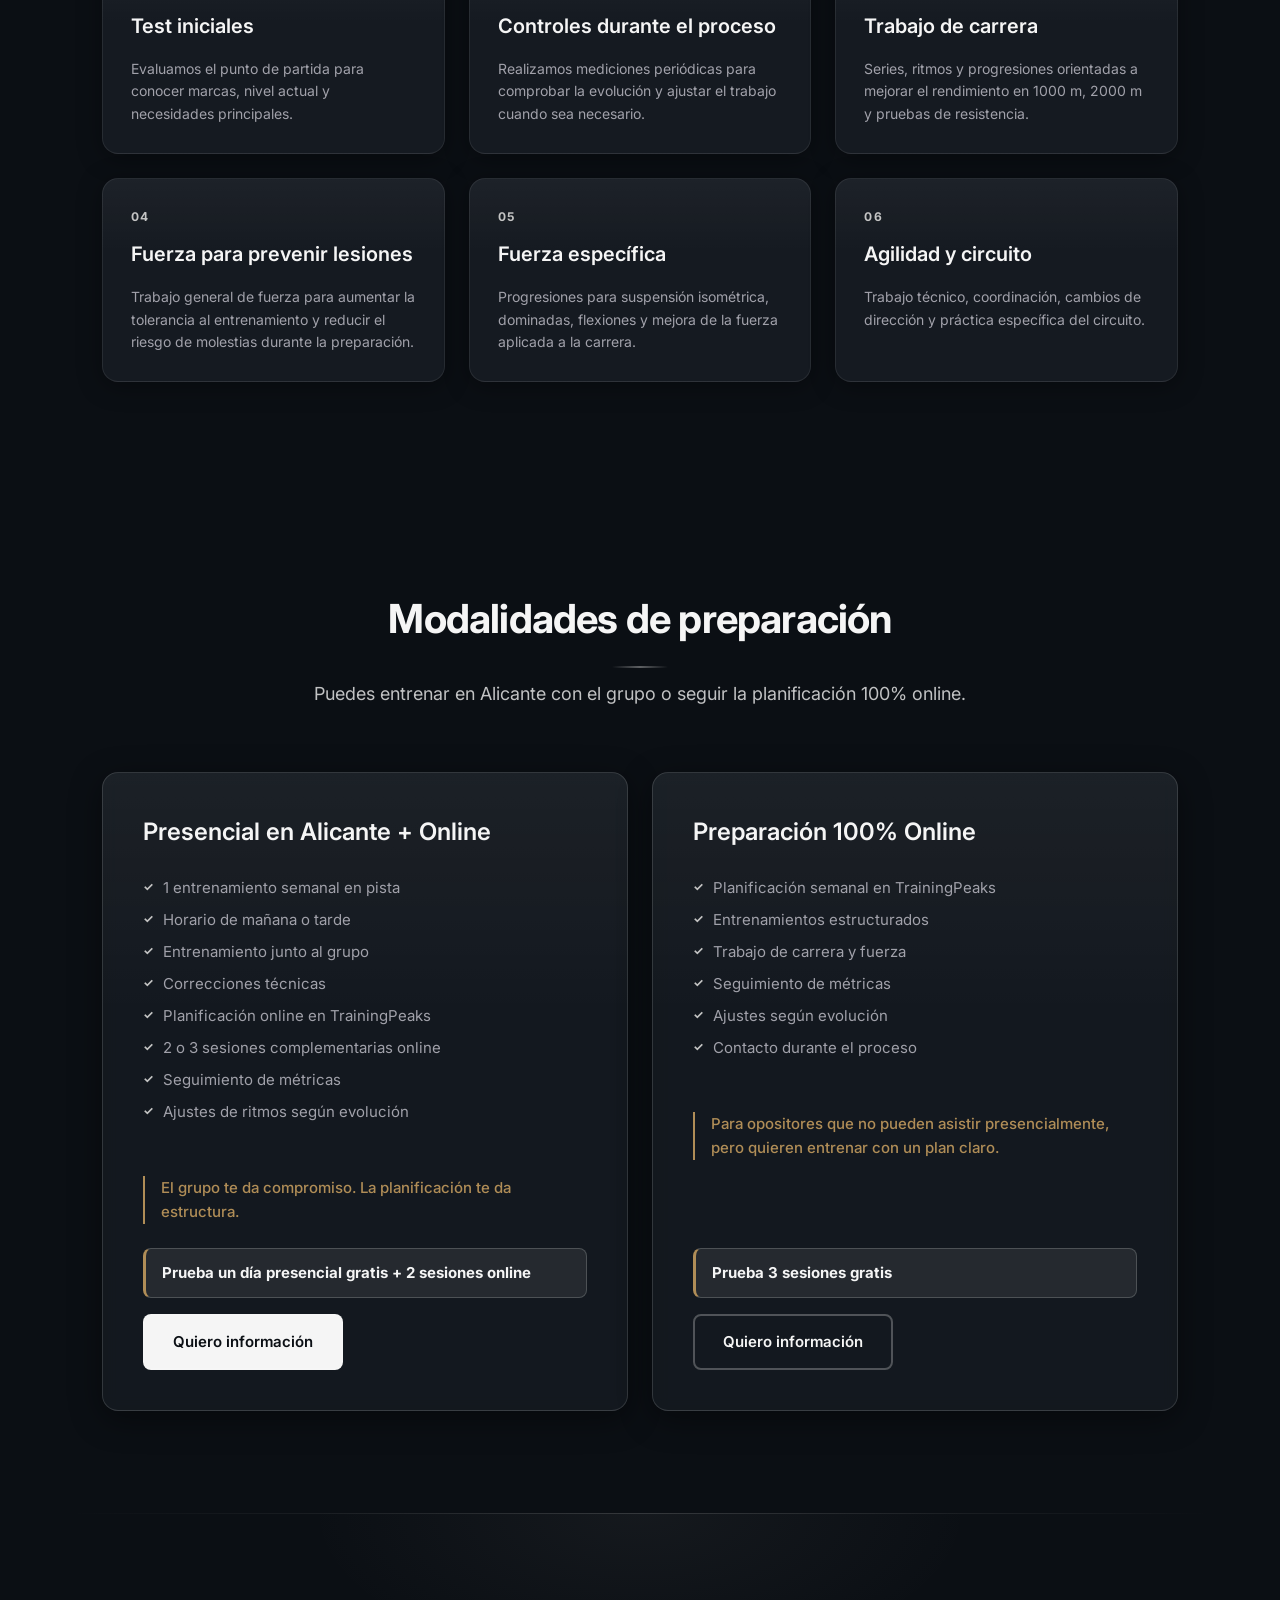
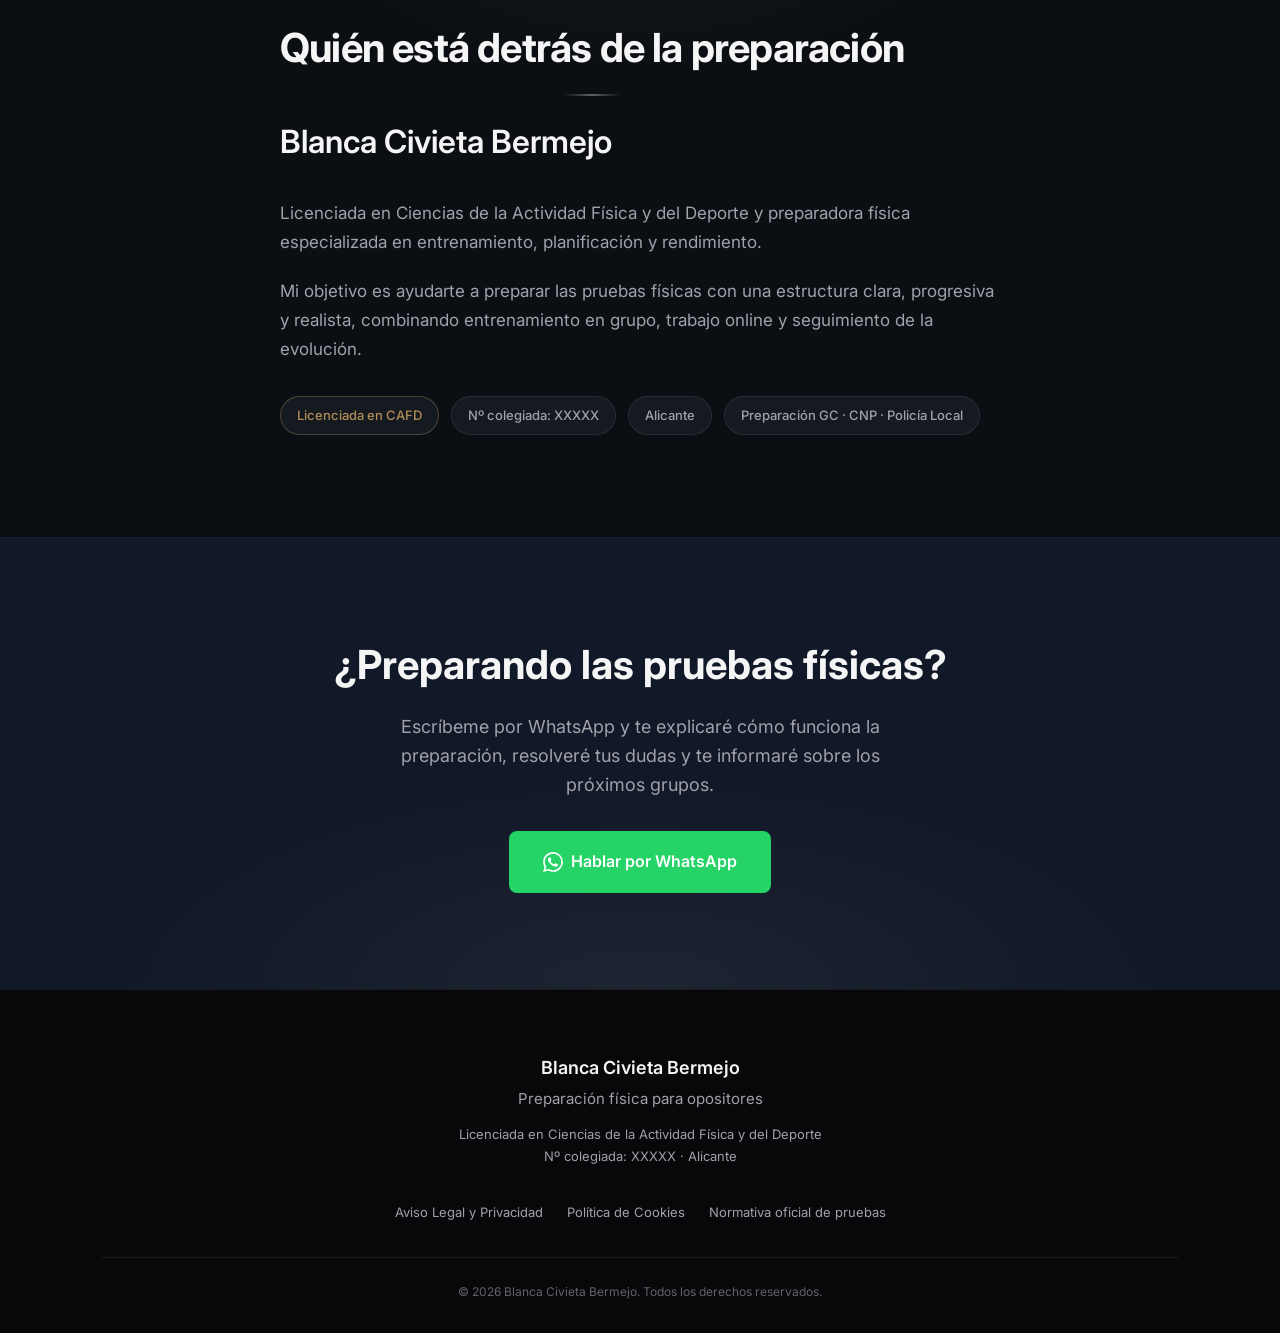
==== commit 4fb99449: "seo técnico" ====
--- a/index.html
+++ b/index.html
@@ -3,12 +3,101 @@
 <head>
   <meta charset="UTF-8">
   <meta name="viewport" content="width=device-width, initial-scale=1.0">
-  <meta name="description" content="Preparación física para opositores a Guardia Civil, Policía Nacional y Policía Local. Planificación estructurada, sesiones en pista y seguimiento online.">
-  <title>Blanca Civieta | Preparación Física para Opositores</title>
+  <meta name="description" content="Preparación física para opositores en Alicante. Entrenamiento para Guardia Civil, Policía Nacional y Policía Local con sesiones en pista, planificación online y seguimiento por WhatsApp.">
+  <meta name="keywords" content="preparación física opositores Alicante, entrenamiento Guardia Civil Alicante, preparación Policía Nacional Alicante, preparación Policía Local Alicante, pruebas físicas oposiciones, entrenador opositores Alicante, 1000 metros Policía Nacional, 2000 metros Guardia Civil, circuito de agilidad policía">
+  <title>Preparación Física para Opositores en Alicante | GC, CNP y Policía Local</title>
+  <!-- Sustituir TU-DOMINIO.com por el dominio real cuando la web esté publicada. -->
+  <link rel="canonical" href="https://TU-DOMINIO.com/">
+  <meta property="og:type" content="website">
+  <meta property="og:title" content="Preparación Física para Opositores en Alicante">
+  <meta property="og:description" content="Entrenamiento para Guardia Civil, Policía Nacional y Policía Local con sesiones en pista, planificación online y seguimiento.">
+  <meta property="og:image" content="https://TU-DOMINIO.com/Assets/images/Cuerpos.png">
+  <meta property="og:url" content="https://TU-DOMINIO.com/">
+  <meta property="og:locale" content="es_ES">
+  <meta name="twitter:card" content="summary_large_image">
+  <meta name="twitter:title" content="Preparación Física para Opositores en Alicante">
+  <meta name="twitter:description" content="Preparación física para Guardia Civil, Policía Nacional y Policía Local. Entrenamiento presencial en Alicante y seguimiento online.">
+  <meta name="twitter:image" content="https://TU-DOMINIO.com/Assets/images/Cuerpos.png">
+  <link rel="preload" as="image" href="Assets/images/LogoClaro.png">
+  <link rel="preload" as="image" href="Assets/images/Cuerpos.png">
   <link rel="preconnect" href="https://fonts.googleapis.com">
   <link rel="preconnect" href="https://fonts.gstatic.com" crossorigin>
   <link href="https://fonts.googleapis.com/css2?family=Inter:wght@400;500;600;700&display=swap" rel="stylesheet">
   <link rel="stylesheet" href="styles.css">
+  <script type="application/ld+json">
+  {
+    "@context": "https://schema.org",
+    "@type": "SportsActivityLocation",
+    "name": "Preparación Física Opositores - Blanca Civieta",
+    "description": "Preparación física para opositores a Guardia Civil, Policía Nacional y Policía Local en Alicante y online.",
+    "url": "https://TU-DOMINIO.com/",
+    "image": "https://TU-DOMINIO.com/Assets/images/Cuerpos.png",
+    "address": {
+      "@type": "PostalAddress",
+      "addressLocality": "Alicante",
+      "addressRegion": "Comunidad Valenciana",
+      "addressCountry": "ES"
+    },
+    "areaServed": [
+      "Alicante",
+      "Comunidad Valenciana",
+      "España"
+    ],
+    "founder": {
+      "@type": "Person",
+      "name": "Blanca Civieta Bermejo",
+      "jobTitle": "Preparadora física",
+      "alumniOf": "Ciencias de la Actividad Física y del Deporte"
+    },
+    "serviceType": [
+      "Preparación física para opositores",
+      "Entrenamiento para Guardia Civil",
+      "Entrenamiento para Policía Nacional",
+      "Entrenamiento para Policía Local",
+      "Entrenamiento online"
+    ]
+  }
+  </script>
+  <script type="application/ld+json">
+  {
+    "@context": "https://schema.org",
+    "@type": "FAQPage",
+    "mainEntity": [
+      {
+        "@type": "Question",
+        "name": "¿Dónde se realizan los entrenamientos presenciales?",
+        "acceptedAnswer": {
+          "@type": "Answer",
+          "text": "Los entrenamientos presenciales se realizan en Alicante, con sesiones en pista y planificación online complementaria."
+        }
+      },
+      {
+        "@type": "Question",
+        "name": "¿Preparas opositores de Guardia Civil, Policía Nacional y Policía Local?",
+        "acceptedAnswer": {
+          "@type": "Answer",
+          "text": "Sí, la preparación está orientada a Guardia Civil, Policía Nacional y Policía Local, adaptando el trabajo a las pruebas de cada cuerpo y convocatoria."
+        }
+      },
+      {
+        "@type": "Question",
+        "name": "¿También existe modalidad online?",
+        "acceptedAnswer": {
+          "@type": "Answer",
+          "text": "Sí, existe una modalidad 100% online con planificación semanal, seguimiento y comunicación durante el proceso."
+        }
+      },
+      {
+        "@type": "Question",
+        "name": "¿La preparación garantiza aprobar las pruebas físicas?",
+        "acceptedAnswer": {
+          "@type": "Answer",
+          "text": "No se garantiza la superación de las pruebas. La planificación ayuda a entrenar con estructura, pero el resultado depende del nivel inicial, constancia, evolución y circunstancias individuales."
+        }
+      }
+    ]
+  }
+  </script>
 </head>
 <body>
 
@@ -18,7 +107,7 @@
   <header class="navbar" id="navbar">
     <div class="container navbar__inner">
       <a href="#inicio" class="navbar__logo">
-        <img src="Assets/images/LogoClaro.png" alt="Preparación Física Opositores" class="navbar__logo-img">
+        <img src="Assets/images/LogoClaro.png" alt="Preparación Física para Opositores - Blanca Civieta" class="navbar__logo-img">
       </a>
 
       <button class="navbar__toggle" id="navToggle" aria-label="Abrir menú" aria-expanded="false">
@@ -65,7 +154,7 @@
       </div>
     </section>
 
-    <!-- ========== FRANJA VISUAL ========== -->
+    <!-- ========== FRANJA VISUAL DECORATIVA ========== -->
     <section class="section section--parallax-bg section--photo-break" aria-hidden="true"></section>
 
     <!-- ========== PRUEBAS ========== -->
@@ -147,7 +236,7 @@
                 <span class="normativa-btn__label">Normativa Base</span>
                 <span class="normativa-btn__detail">Orden INT/632/2024</span>
               </a>
-              <a href="#" class="normativa-btn normativa-btn--pending">
+              <a href="#" class="normativa-btn normativa-btn--pending" aria-label="Última convocatoria de Policía Nacional pendiente de actualización">
                 <span class="normativa-btn__label">Última Convocatoria</span>
                 <span class="normativa-btn__detail">Convocatoria vigente</span>
               </a>
@@ -167,7 +256,7 @@
                 <span class="normativa-btn__detail">Orden PCI/362/2019</span>
               </a>
               <p class="normativa-note">Modificada posteriormente por normativa vigente.</p>
-              <a href="#" class="normativa-btn normativa-btn--pending">
+              <a href="#" class="normativa-btn normativa-btn--pending" aria-label="Última convocatoria de Guardia Civil pendiente de actualización">
                 <span class="normativa-btn__label">Última Convocatoria</span>
                 <span class="normativa-btn__detail">Convocatoria vigente</span>
               </a>
@@ -181,7 +270,7 @@
               Las pruebas físicas de Policía Local pueden variar según la Comunidad Autónoma y el Ayuntamiento convocante.
             </p>
             <div class="normativa-links">
-              <a href="#" class="normativa-btn normativa-btn--pending">
+              <a href="#" class="normativa-btn normativa-btn--pending" aria-label="Normativa autonómica de Policía Local pendiente de actualización">
                 <span class="normativa-btn__label">Normativa Autonómica</span>
                 <span class="normativa-btn__detail">Consultar normativa autonómica</span>
               </a>
--- a/styles.css
+++ b/styles.css
@@ -197,8 +197,8 @@
   display: flex;
   align-items: center;
   justify-content: space-between;
-  height: 78px;
-  gap: 1.5rem;
+  height: 88px;
+  gap: clamp(1rem, 2vw, 1.5rem);
 }
 
 .navbar__logo {
@@ -218,9 +218,11 @@
 
 .navbar__logo-img {
   display: block;
-  height: 54px;
-  width: auto;
+  width: clamp(235px, 22vw, 315px);
+  height: auto;
+  max-height: 68px;
   object-fit: contain;
+  object-position: left center;
 }
 
 .navbar__logo-sep {
@@ -232,13 +234,14 @@
 .navbar__nav {
   display: flex;
   align-items: center;
-  gap: 2rem;
+  gap: clamp(1rem, 1.8vw, 2rem);
+  min-width: 0;
 }
 
 .navbar__list {
   display: flex;
   align-items: center;
-  gap: 1.75rem;
+  gap: clamp(1rem, 1.7vw, 1.75rem);
 }
 
 .navbar__link {
@@ -1155,14 +1158,18 @@
 /* ============================================
    RESPONSIVE — Mobile first
    ============================================ */
-@media (max-width: 768px) {
+@media (max-width: 1024px) {
+  .navbar__inner {
+    height: 82px;
+  }
+
   .navbar__toggle {
     display: flex;
   }
 
   .navbar__nav {
     position: fixed;
-    top: 72px;
+    top: 82px;
     left: 0;
     right: 0;
     flex-direction: column;
@@ -1207,7 +1214,10 @@
   }
 
   .navbar__logo-img {
-    height: 42px;
+    width: clamp(225px, 40vw, 300px);
+    max-height: 62px;
+    object-fit: contain;
+    object-position: left center;
   }
 
   .section--parallax-bg {
@@ -1216,9 +1226,10 @@
   }
 
   .section--photo-break {
-    min-height: clamp(15rem, 58vw, 24rem);
-    margin-top: clamp(-10.5rem, -28vw, -6rem);
-    background-position: center, center, 50% 58%;
+    min-height: clamp(32rem, 66.666vw, 43rem);
+    margin-top: clamp(-8rem, -14vw, -5rem);
+    background-position: center, center, center bottom;
+    background-size: cover, cover, contain;
   }
 
   .normativa-btn {
@@ -1250,7 +1261,25 @@
   }
 }
 
+@media (max-width: 768px) {
+  .navbar__logo-img {
+    width: clamp(205px, 54vw, 275px);
+    max-height: 58px;
+  }
+
+  .section--photo-break {
+    min-height: clamp(17rem, 58vw, 25rem);
+    margin-top: clamp(-10.5rem, -28vw, -6rem);
+    background-position: center, center, 50% 58%;
+    background-size: cover;
+  }
+}
+
 @media (max-width: 480px) {
+  .navbar__logo-img {
+    width: clamp(185px, 62vw, 240px);
+  }
+
   .cards-grid--3,
   .cards-grid--2 {
     grid-template-columns: 1fr;
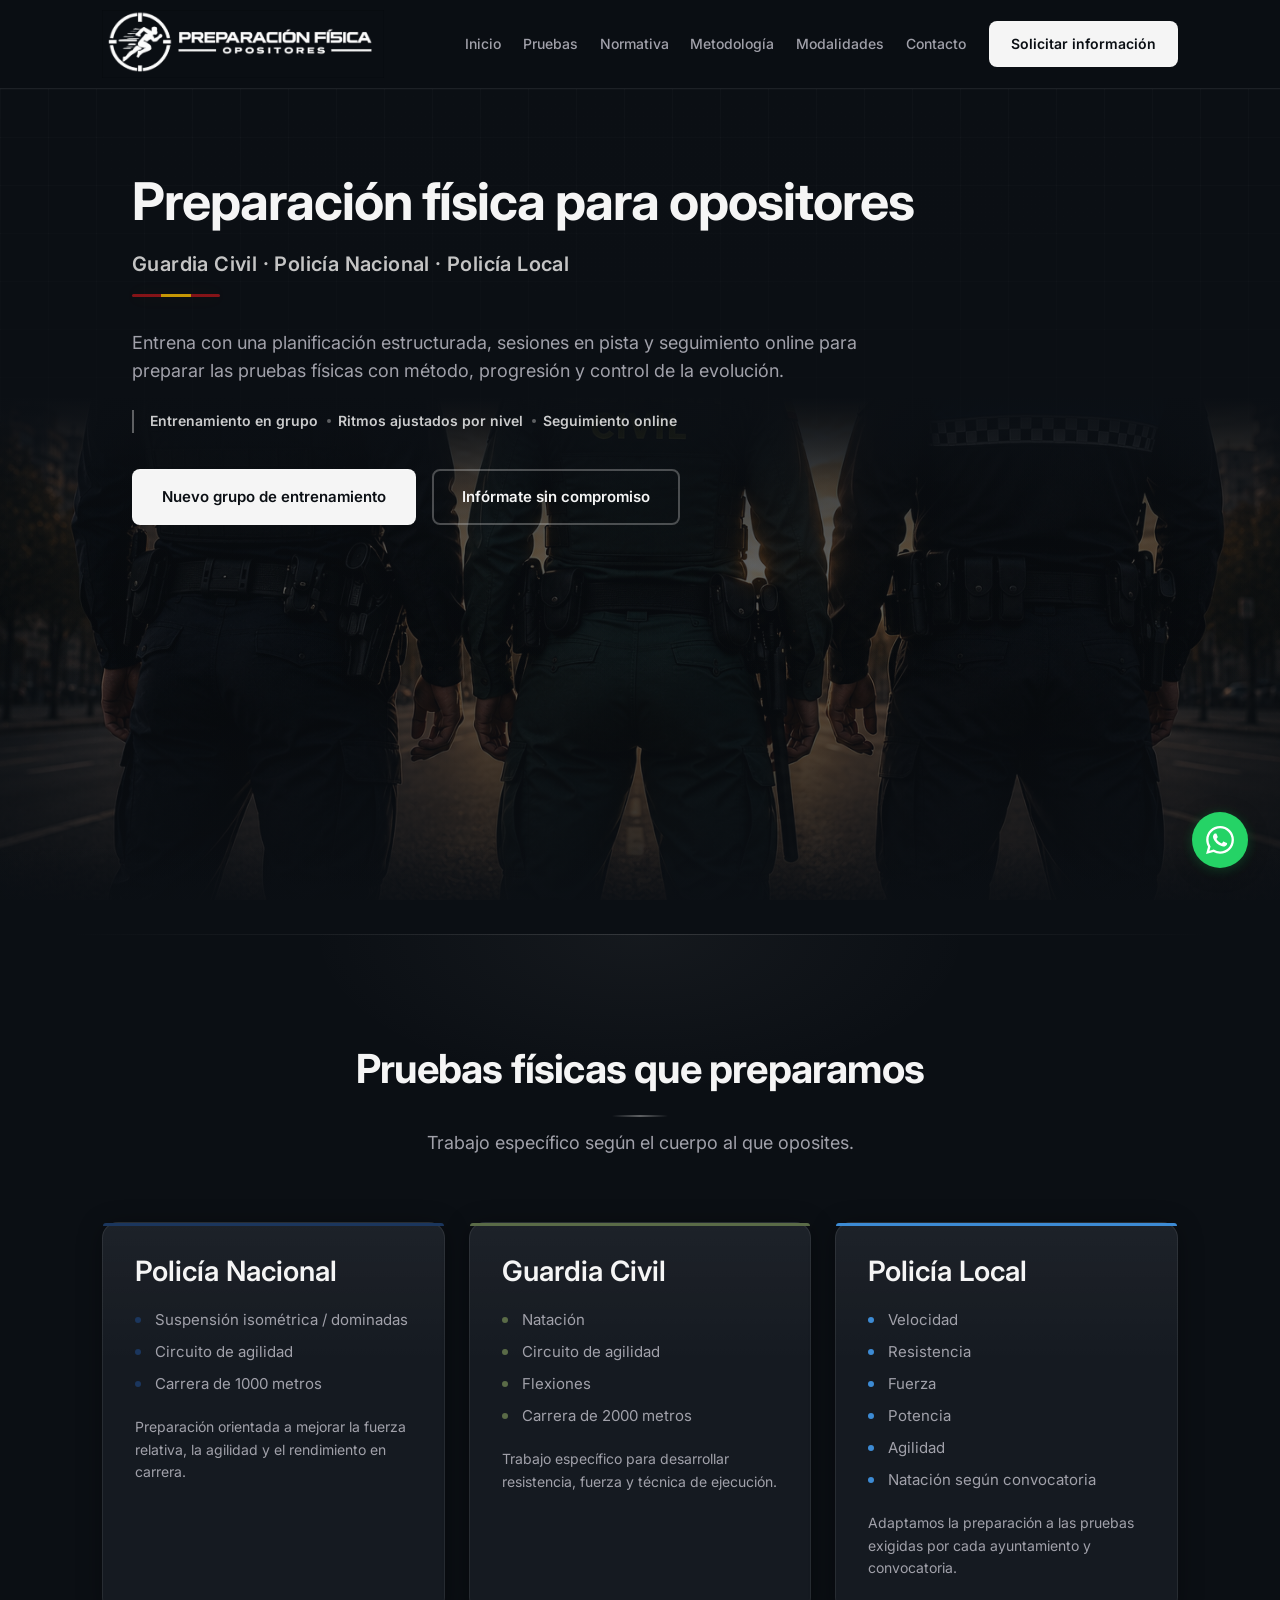
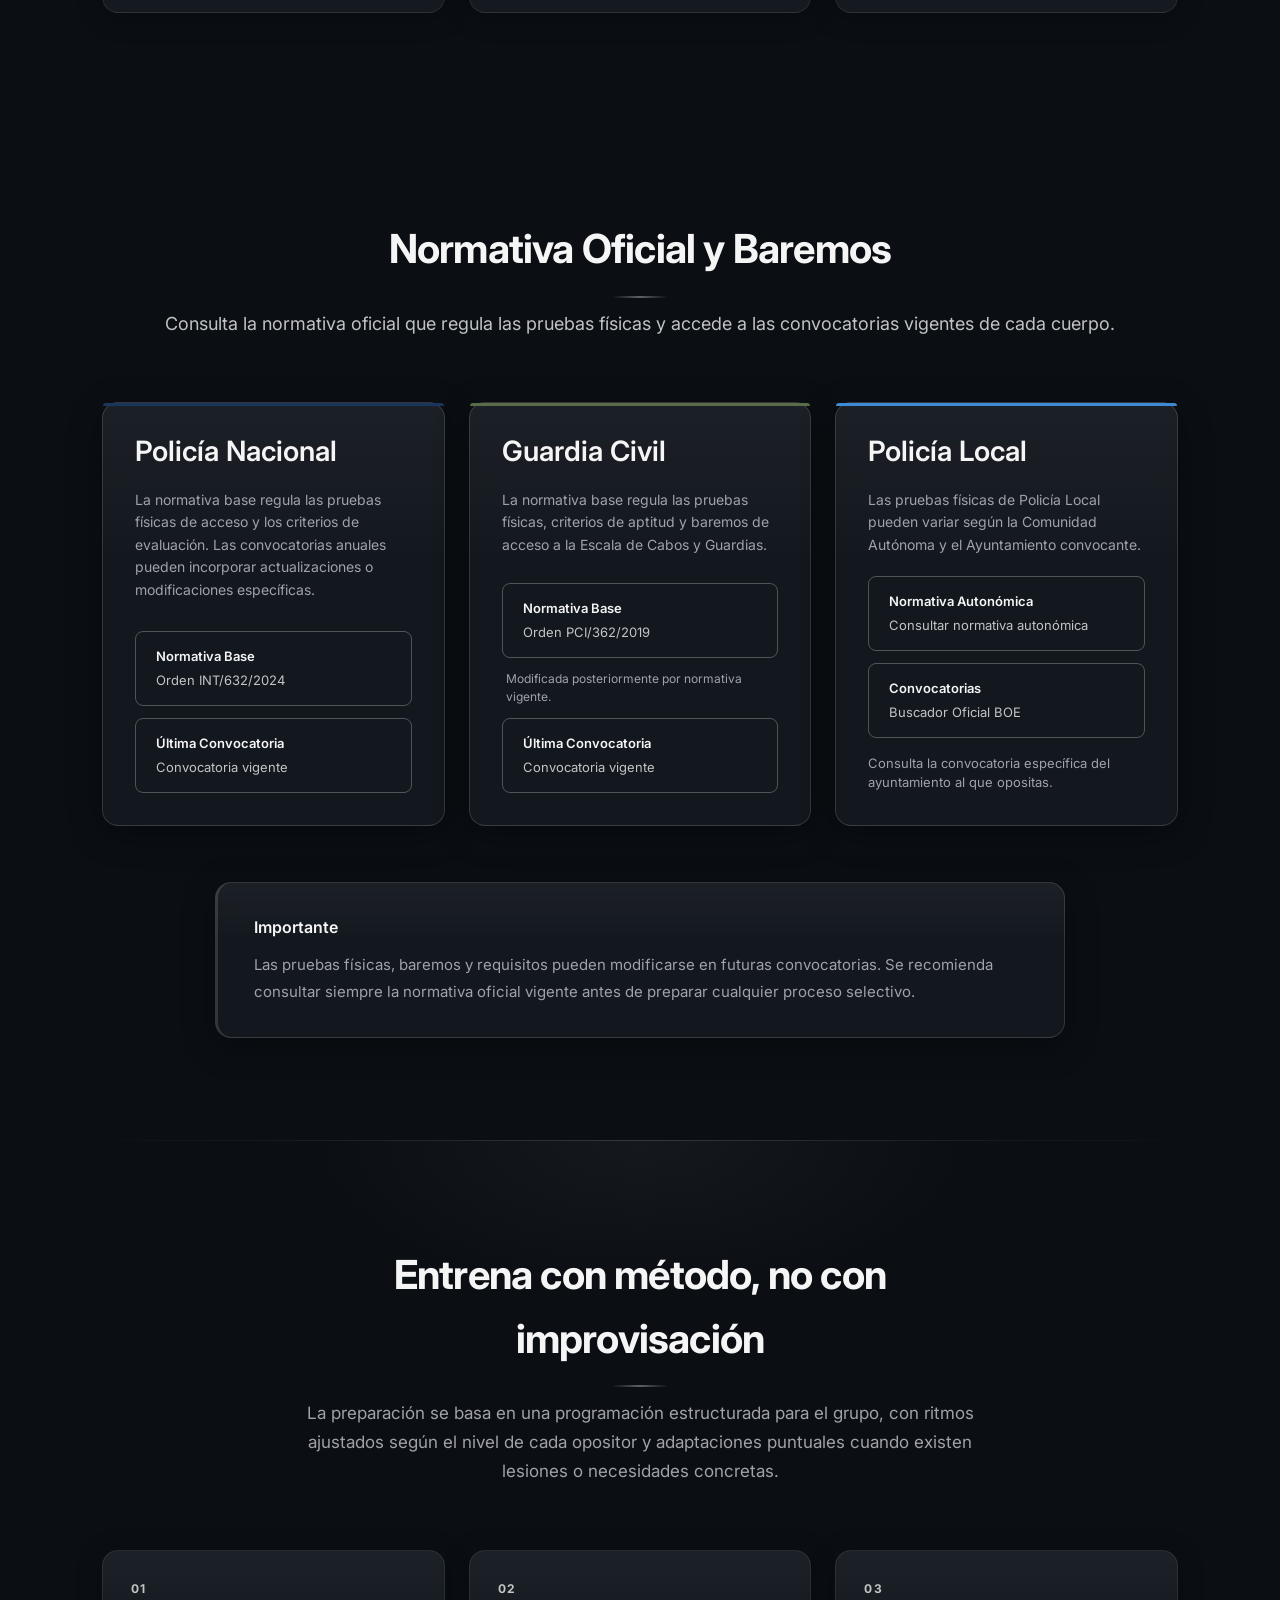
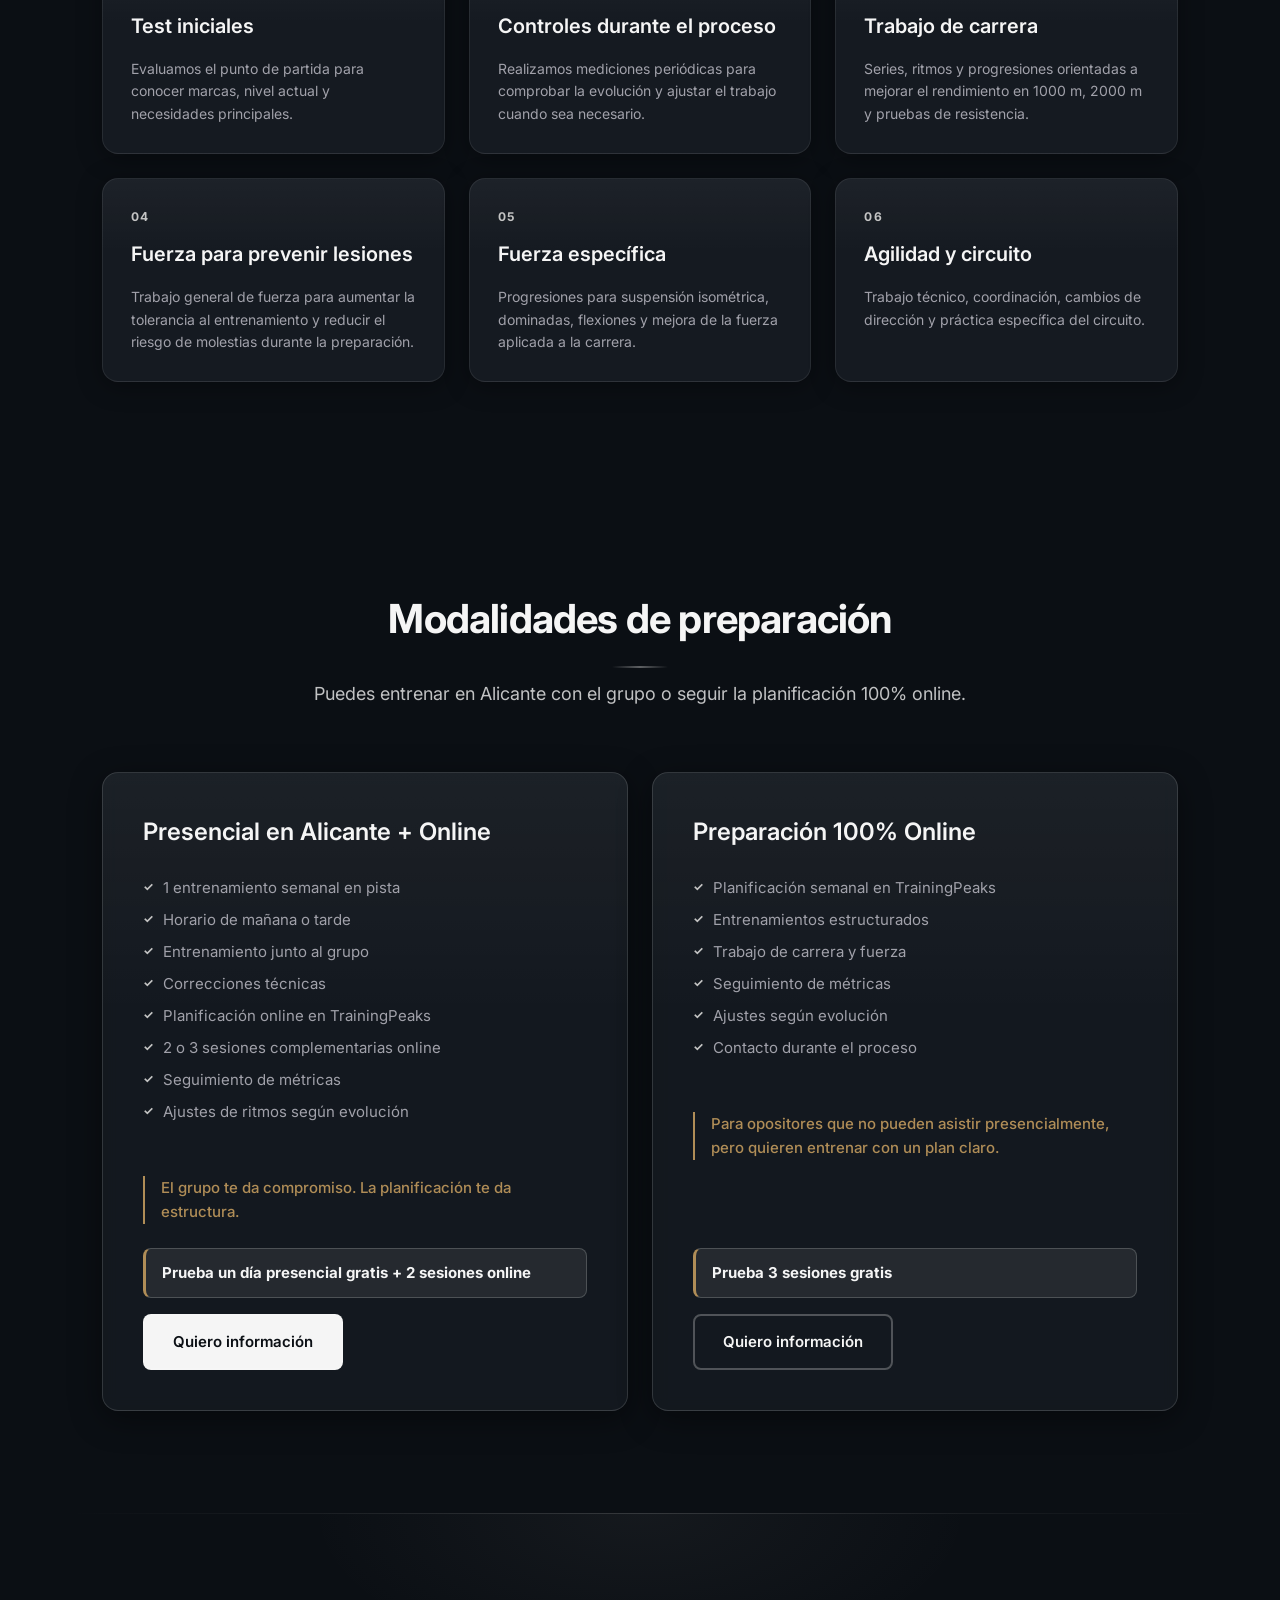
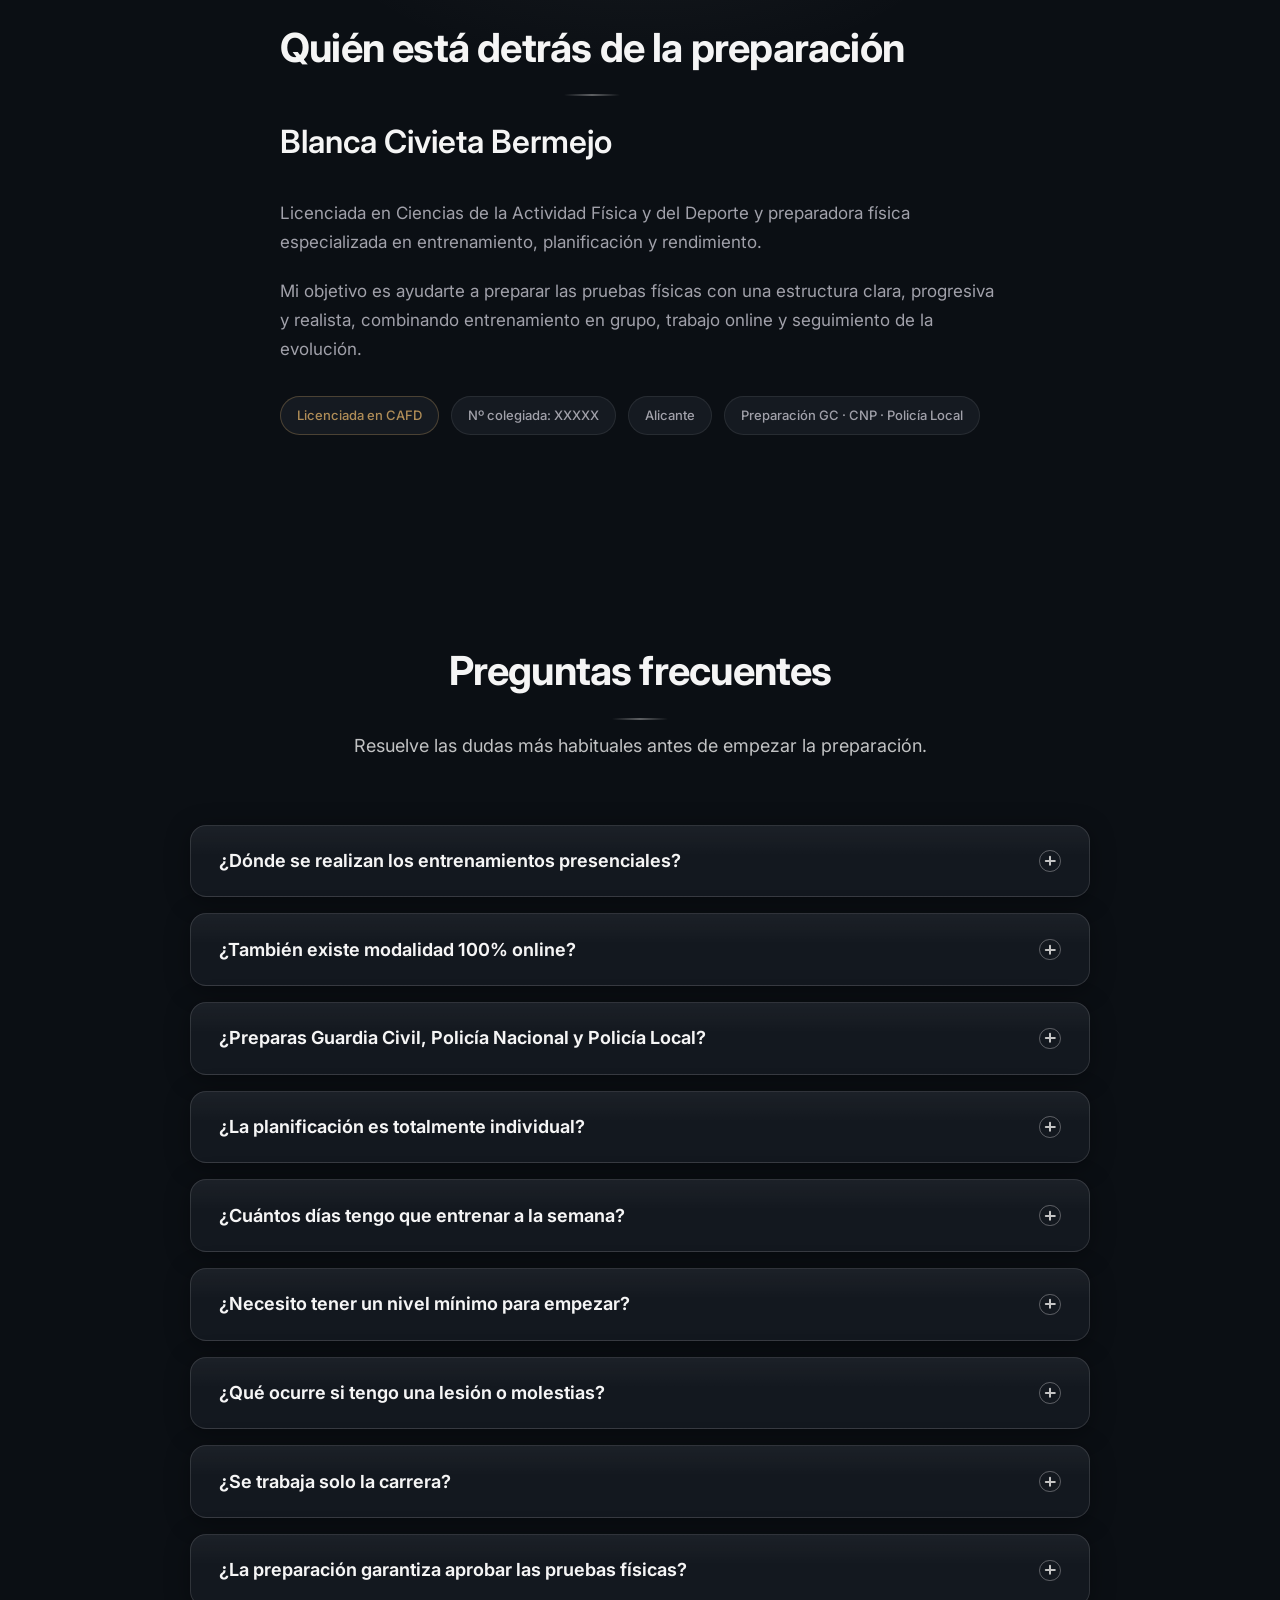
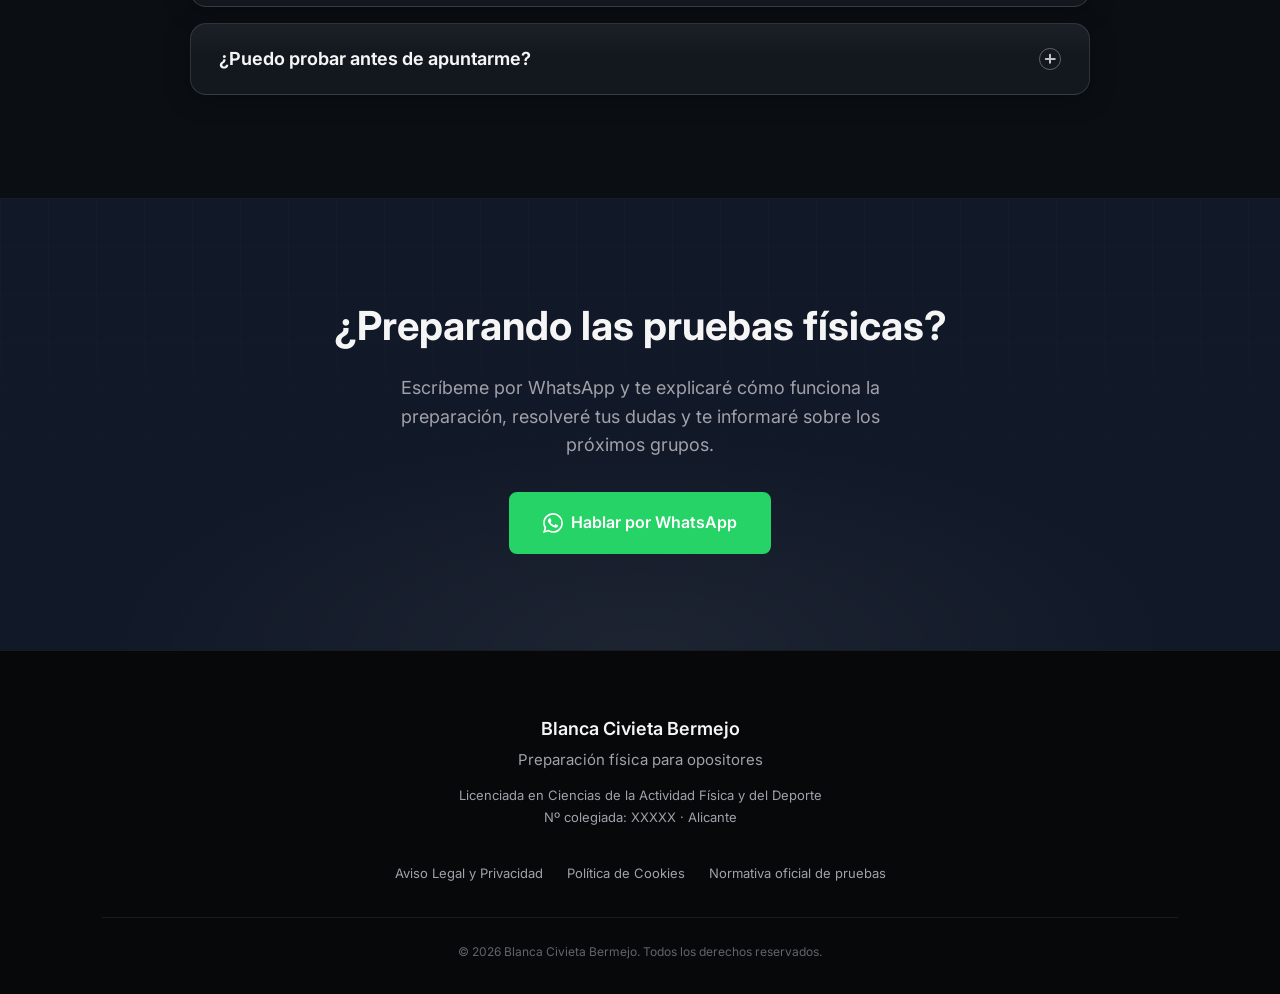
==== commit e758b5f0: "Dominio, whatsapp y FAQ" ====
--- a/index.html
+++ b/index.html
@@ -1,4 +1,4 @@
-<!DOCTYPE html>
+﻿<!DOCTYPE html>
 <html lang="es">
 <head>
   <meta charset="UTF-8">
@@ -6,18 +6,17 @@
   <meta name="description" content="Preparación física para opositores en Alicante. Entrenamiento para Guardia Civil, Policía Nacional y Policía Local con sesiones en pista, planificación online y seguimiento por WhatsApp.">
   <meta name="keywords" content="preparación física opositores Alicante, entrenamiento Guardia Civil Alicante, preparación Policía Nacional Alicante, preparación Policía Local Alicante, pruebas físicas oposiciones, entrenador opositores Alicante, 1000 metros Policía Nacional, 2000 metros Guardia Civil, circuito de agilidad policía">
   <title>Preparación Física para Opositores en Alicante | GC, CNP y Policía Local</title>
-  <!-- Sustituir TU-DOMINIO.com por el dominio real cuando la web esté publicada. -->
-  <link rel="canonical" href="https://TU-DOMINIO.com/">
+  <link rel="canonical" href="https://blancacivieta.es/oposiciones/">
   <meta property="og:type" content="website">
   <meta property="og:title" content="Preparación Física para Opositores en Alicante">
   <meta property="og:description" content="Entrenamiento para Guardia Civil, Policía Nacional y Policía Local con sesiones en pista, planificación online y seguimiento.">
-  <meta property="og:image" content="https://TU-DOMINIO.com/Assets/images/Cuerpos.png">
-  <meta property="og:url" content="https://TU-DOMINIO.com/">
+  <meta property="og:image" content="https://blancacivieta.es/oposiciones/Assets/images/Cuerpos.png">
+  <meta property="og:url" content="https://blancacivieta.es/oposiciones/">
   <meta property="og:locale" content="es_ES">
   <meta name="twitter:card" content="summary_large_image">
   <meta name="twitter:title" content="Preparación Física para Opositores en Alicante">
   <meta name="twitter:description" content="Preparación física para Guardia Civil, Policía Nacional y Policía Local. Entrenamiento presencial en Alicante y seguimiento online.">
-  <meta name="twitter:image" content="https://TU-DOMINIO.com/Assets/images/Cuerpos.png">
+  <meta name="twitter:image" content="https://blancacivieta.es/oposiciones/Assets/images/Cuerpos.png">
   <link rel="preload" as="image" href="Assets/images/LogoClaro.png">
   <link rel="preload" as="image" href="Assets/images/Cuerpos.png">
   <link rel="preconnect" href="https://fonts.googleapis.com">
@@ -30,8 +29,8 @@
     "@type": "SportsActivityLocation",
     "name": "Preparación Física Opositores - Blanca Civieta",
     "description": "Preparación física para opositores a Guardia Civil, Policía Nacional y Policía Local en Alicante y online.",
-    "url": "https://TU-DOMINIO.com/",
-    "image": "https://TU-DOMINIO.com/Assets/images/Cuerpos.png",
+    "url": "https://blancacivieta.es/oposiciones/",
+    "image": "https://blancacivieta.es/oposiciones/Assets/images/Cuerpos.png",
     "address": {
       "@type": "PostalAddress",
       "addressLocality": "Alicante",
@@ -68,23 +67,63 @@
         "name": "¿Dónde se realizan los entrenamientos presenciales?",
         "acceptedAnswer": {
           "@type": "Answer",
-          "text": "Los entrenamientos presenciales se realizan en Alicante, con sesiones en pista y planificación online complementaria."
-        }
-      },
-      {
-        "@type": "Question",
-        "name": "¿Preparas opositores de Guardia Civil, Policía Nacional y Policía Local?",
-        "acceptedAnswer": {
-          "@type": "Answer",
-          "text": "Sí, la preparación está orientada a Guardia Civil, Policía Nacional y Policía Local, adaptando el trabajo a las pruebas de cada cuerpo y convocatoria."
-        }
-      },
-      {
-        "@type": "Question",
-        "name": "¿También existe modalidad online?",
-        "acceptedAnswer": {
-          "@type": "Answer",
-          "text": "Sí, existe una modalidad 100% online con planificación semanal, seguimiento y comunicación durante el proceso."
+          "text": "Los entrenamientos presenciales se realizan en Alicante, en pista, con una sesión semanal en grupo. Además, se completa el trabajo con 2 o 3 sesiones online programadas durante la semana."
+        }
+      },
+      {
+        "@type": "Question",
+        "name": "¿También existe modalidad 100% online?",
+        "acceptedAnswer": {
+          "@type": "Answer",
+          "text": "Sí. La preparación online se realiza mediante TrainingPeaks, donde recibirás la planificación semanal de carrera y fuerza, podrás registrar tus entrenamientos y mantener el contacto durante el proceso."
+        }
+      },
+      {
+        "@type": "Question",
+        "name": "¿Preparas Guardia Civil, Policía Nacional y Policía Local?",
+        "acceptedAnswer": {
+          "@type": "Answer",
+          "text": "Sí. La preparación está orientada a opositores de Guardia Civil, Policía Nacional y Policía Local. El trabajo se organiza teniendo en cuenta las pruebas físicas de cada cuerpo y la convocatoria correspondiente."
+        }
+      },
+      {
+        "@type": "Question",
+        "name": "¿La planificación es totalmente individual?",
+        "acceptedAnswer": {
+          "@type": "Answer",
+          "text": "La preparación se basa en una programación estructurada para el grupo. En carrera, los ritmos se ajustan según el nivel de cada opositor. Además, pueden realizarse adaptaciones puntuales si existe alguna lesión, molestia o necesidad concreta."
+        }
+      },
+      {
+        "@type": "Question",
+        "name": "¿Cuántos días tengo que entrenar a la semana?",
+        "acceptedAnswer": {
+          "@type": "Answer",
+          "text": "Dependerá de la modalidad y del momento de la preparación. En la modalidad presencial se incluye 1 sesión semanal en pista y 2 o 3 entrenamientos online complementarios. En la modalidad online se programa el trabajo semanal de forma estructurada."
+        }
+      },
+      {
+        "@type": "Question",
+        "name": "¿Necesito tener un nivel mínimo para empezar?",
+        "acceptedAnswer": {
+          "@type": "Answer",
+          "text": "No es imprescindible partir de un nivel alto. Lo importante es conocer el punto de partida, entrenar con constancia y seguir una progresión adecuada. Los ritmos y cargas se ajustan según el nivel inicial y la evolución."
+        }
+      },
+      {
+        "@type": "Question",
+        "name": "¿Qué ocurre si tengo una lesión o molestias?",
+        "acceptedAnswer": {
+          "@type": "Answer",
+          "text": "Si existe una lesión o molestia, se pueden realizar adaptaciones puntuales del trabajo de fuerza o carrera para reducir el riesgo de empeorar la situación y reforzar las zonas necesarias. En casos importantes, se recomendará consultar con un profesional sanitario."
+        }
+      },
+      {
+        "@type": "Question",
+        "name": "¿Se trabaja solo la carrera?",
+        "acceptedAnswer": {
+          "@type": "Answer",
+          "text": "No. Además del trabajo de carrera, se incluye fuerza general, fuerza específica para las pruebas, trabajo de agilidad y preparación orientada a dominadas, suspensión isométrica, flexiones, circuito o natación según la oposición."
         }
       },
       {
@@ -92,7 +131,15 @@
         "name": "¿La preparación garantiza aprobar las pruebas físicas?",
         "acceptedAnswer": {
           "@type": "Answer",
-          "text": "No se garantiza la superación de las pruebas. La planificación ayuda a entrenar con estructura, pero el resultado depende del nivel inicial, constancia, evolución y circunstancias individuales."
+          "text": "No se garantiza la superación de las pruebas. La planificación ayuda a entrenar con estructura, progresión y seguimiento, pero el resultado depende del nivel inicial, la constancia, la evolución y las circunstancias individuales de cada opositor."
+        }
+      },
+      {
+        "@type": "Question",
+        "name": "¿Puedo probar antes de apuntarme?",
+        "acceptedAnswer": {
+          "@type": "Answer",
+          "text": "Sí. En la modalidad presencial puedes probar un día de entrenamiento en pista. En la modalidad online puedes probar 3 sesiones para conocer la dinámica de trabajo."
         }
       }
     ]
@@ -100,8 +147,6 @@
   </script>
 </head>
 <body>
-
-  <!-- Enlace WhatsApp: sustituir 34600000000 por el número real (formato internacional sin +) -->
 
   <!-- ========== NAVBAR ========== -->
   <header class="navbar" id="navbar">
@@ -123,9 +168,9 @@
           <li><a href="#normativa" class="navbar__link">Normativa</a></li>
           <li><a href="#metodologia" class="navbar__link">Metodología</a></li>
           <li><a href="#modalidades" class="navbar__link">Modalidades</a></li>
-          <li><a href="https://wa.me/34600000000?text=Hola%20Blanca,%20me%20gustaría%20recibir%20información%20sobre%20la%20preparación%20física%20para%20oposiciones." class="navbar__link" target="_blank" rel="noopener noreferrer">Contacto</a></li>
+          <li><a href="https://wa.me/34667721160?text=Hola%20Blanca,%20me%20gustaría%20recibir%20información%20sobre%20la%20preparación%20física%20para%20oposiciones." class="navbar__link" target="_blank" rel="noopener noreferrer">Contacto</a></li>
         </ul>
-        <a href="https://wa.me/34600000000?text=Hola%20Blanca,%20me%20gustaría%20recibir%20información%20sobre%20la%20preparación%20física%20para%20oposiciones." class="btn btn--primary btn--sm navbar__cta" target="_blank" rel="noopener noreferrer">Solicitar información</a>
+        <a href="https://wa.me/34667721160?text=Hola%20Blanca,%20me%20gustaría%20recibir%20información%20sobre%20la%20preparación%20física%20para%20oposiciones." class="btn btn--primary btn--sm navbar__cta" target="_blank" rel="noopener noreferrer">Solicitar información</a>
       </nav>
     </div>
   </header>
@@ -148,8 +193,8 @@
           <span>Seguimiento online</span>
         </div>
         <div class="hero__actions">
-          <a href="https://wa.me/34600000000?text=Hola%20Blanca,%20me%20gustaría%20recibir%20información%20sobre%20la%20preparación%20física%20para%20oposiciones." class="btn btn--primary" target="_blank" rel="noopener noreferrer">Nuevo grupo de entrenamiento</a>
-          <a href="https://wa.me/34600000000?text=Hola%20Blanca,%20me%20gustaría%20recibir%20información%20sobre%20la%20preparación%20física%20para%20oposiciones." class="btn btn--outline" target="_blank" rel="noopener noreferrer">Infórmate sin compromiso</a>
+          <a href="https://wa.me/34667721160?text=Hola%20Blanca,%20me%20gustaría%20recibir%20información%20sobre%20la%20preparación%20física%20para%20oposiciones." class="btn btn--primary" target="_blank" rel="noopener noreferrer">Nuevo grupo de entrenamiento</a>
+          <a href="https://wa.me/34667721160?text=Hola%20Blanca,%20me%20gustaría%20recibir%20información%20sobre%20la%20preparación%20física%20para%20oposiciones." class="btn btn--outline" target="_blank" rel="noopener noreferrer">Infórmate sin compromiso</a>
         </div>
       </div>
     </section>
@@ -386,7 +431,7 @@
               El grupo te da compromiso. La planificación te da estructura.
             </p>
             <p class="card__trial">Prueba un día presencial gratis + 2 sesiones online</p>
-            <a href="https://wa.me/34600000000?text=Hola%20Blanca,%20me%20gustaría%20recibir%20información%20sobre%20la%20preparación%20física%20para%20oposiciones." class="btn btn--primary" target="_blank" rel="noopener noreferrer">Quiero información</a>
+            <a href="https://wa.me/34667721160?text=Hola%20Blanca,%20me%20gustaría%20recibir%20información%20sobre%20la%20preparación%20física%20para%20oposiciones." class="btn btn--primary" target="_blank" rel="noopener noreferrer">Quiero información</a>
           </article>
 
           <!-- Modalidad online -->
@@ -404,7 +449,7 @@
               Para opositores que no pueden asistir presencialmente, pero quieren entrenar con un plan claro.
             </p>
             <p class="card__trial">Prueba 3 sesiones gratis</p>
-            <a href="https://wa.me/34600000000?text=Hola%20Blanca,%20me%20gustaría%20recibir%20información%20sobre%20la%20preparación%20física%20para%20oposiciones." class="btn btn--outline" target="_blank" rel="noopener noreferrer">Quiero información</a>
+            <a href="https://wa.me/34667721160?text=Hola%20Blanca,%20me%20gustaría%20recibir%20información%20sobre%20la%20preparación%20física%20para%20oposiciones." class="btn btn--outline" target="_blank" rel="noopener noreferrer">Quiero información</a>
           </article>
         </div>
       </div>
@@ -481,6 +526,158 @@
       </div>
     </section>
 
+    <!-- ========== FAQ ========== -->
+    <section class="section section--parallax-bg faq" id="faq">
+      <div class="container">
+        <header class="section__header section__header--narrow">
+          <h2 class="section__title">Preguntas frecuentes</h2>
+          <p class="section__subtitle">Resuelve las dudas más habituales antes de empezar la preparación.</p>
+        </header>
+
+        <div class="faq__list">
+          <article class="faq__item">
+            <h3 class="faq__heading">
+              <button class="faq__button" type="button" aria-expanded="false" aria-controls="faq-answer-1" id="faq-question-1">
+                <span class="faq__question">¿Dónde se realizan los entrenamientos presenciales?</span>
+                <span class="faq__icon" aria-hidden="true"></span>
+              </button>
+            </h3>
+            <div class="faq__answer" id="faq-answer-1" role="region" aria-labelledby="faq-question-1">
+              <div class="faq__answer-inner">
+                <p>Los entrenamientos presenciales se realizan en Alicante, en pista, con una sesión semanal en grupo. Además, se completa el trabajo con 2 o 3 sesiones online programadas durante la semana.</p>
+              </div>
+            </div>
+          </article>
+
+          <article class="faq__item">
+            <h3 class="faq__heading">
+              <button class="faq__button" type="button" aria-expanded="false" aria-controls="faq-answer-2" id="faq-question-2">
+                <span class="faq__question">¿También existe modalidad 100% online?</span>
+                <span class="faq__icon" aria-hidden="true"></span>
+              </button>
+            </h3>
+            <div class="faq__answer" id="faq-answer-2" role="region" aria-labelledby="faq-question-2">
+              <div class="faq__answer-inner">
+                <p>Sí. La preparación online se realiza mediante TrainingPeaks, donde recibirás la planificación semanal de carrera y fuerza, podrás registrar tus entrenamientos y mantener el contacto durante el proceso.</p>
+              </div>
+            </div>
+          </article>
+
+          <article class="faq__item">
+            <h3 class="faq__heading">
+              <button class="faq__button" type="button" aria-expanded="false" aria-controls="faq-answer-3" id="faq-question-3">
+                <span class="faq__question">¿Preparas Guardia Civil, Policía Nacional y Policía Local?</span>
+                <span class="faq__icon" aria-hidden="true"></span>
+              </button>
+            </h3>
+            <div class="faq__answer" id="faq-answer-3" role="region" aria-labelledby="faq-question-3">
+              <div class="faq__answer-inner">
+                <p>Sí. La preparación está orientada a opositores de Guardia Civil, Policía Nacional y Policía Local. El trabajo se organiza teniendo en cuenta las pruebas físicas de cada cuerpo y la convocatoria correspondiente.</p>
+              </div>
+            </div>
+          </article>
+
+          <article class="faq__item">
+            <h3 class="faq__heading">
+              <button class="faq__button" type="button" aria-expanded="false" aria-controls="faq-answer-4" id="faq-question-4">
+                <span class="faq__question">¿La planificación es totalmente individual?</span>
+                <span class="faq__icon" aria-hidden="true"></span>
+              </button>
+            </h3>
+            <div class="faq__answer" id="faq-answer-4" role="region" aria-labelledby="faq-question-4">
+              <div class="faq__answer-inner">
+                <p>La preparación se basa en una programación estructurada para el grupo. En carrera, los ritmos se ajustan según el nivel de cada opositor. Además, pueden realizarse adaptaciones puntuales si existe alguna lesión, molestia o necesidad concreta.</p>
+              </div>
+            </div>
+          </article>
+
+          <article class="faq__item">
+            <h3 class="faq__heading">
+              <button class="faq__button" type="button" aria-expanded="false" aria-controls="faq-answer-5" id="faq-question-5">
+                <span class="faq__question">¿Cuántos días tengo que entrenar a la semana?</span>
+                <span class="faq__icon" aria-hidden="true"></span>
+              </button>
+            </h3>
+            <div class="faq__answer" id="faq-answer-5" role="region" aria-labelledby="faq-question-5">
+              <div class="faq__answer-inner">
+                <p>Dependerá de la modalidad y del momento de la preparación. En la modalidad presencial se incluye 1 sesión semanal en pista y 2 o 3 entrenamientos online complementarios. En la modalidad online se programa el trabajo semanal de forma estructurada.</p>
+              </div>
+            </div>
+          </article>
+
+          <article class="faq__item">
+            <h3 class="faq__heading">
+              <button class="faq__button" type="button" aria-expanded="false" aria-controls="faq-answer-6" id="faq-question-6">
+                <span class="faq__question">¿Necesito tener un nivel mínimo para empezar?</span>
+                <span class="faq__icon" aria-hidden="true"></span>
+              </button>
+            </h3>
+            <div class="faq__answer" id="faq-answer-6" role="region" aria-labelledby="faq-question-6">
+              <div class="faq__answer-inner">
+                <p>No es imprescindible partir de un nivel alto. Lo importante es conocer el punto de partida, entrenar con constancia y seguir una progresión adecuada. Los ritmos y cargas se ajustan según el nivel inicial y la evolución.</p>
+              </div>
+            </div>
+          </article>
+
+          <article class="faq__item">
+            <h3 class="faq__heading">
+              <button class="faq__button" type="button" aria-expanded="false" aria-controls="faq-answer-7" id="faq-question-7">
+                <span class="faq__question">¿Qué ocurre si tengo una lesión o molestias?</span>
+                <span class="faq__icon" aria-hidden="true"></span>
+              </button>
+            </h3>
+            <div class="faq__answer" id="faq-answer-7" role="region" aria-labelledby="faq-question-7">
+              <div class="faq__answer-inner">
+                <p>Si existe una lesión o molestia, se pueden realizar adaptaciones puntuales del trabajo de fuerza o carrera para reducir el riesgo de empeorar la situación y reforzar las zonas necesarias. En casos importantes, se recomendará consultar con un profesional sanitario.</p>
+              </div>
+            </div>
+          </article>
+
+          <article class="faq__item">
+            <h3 class="faq__heading">
+              <button class="faq__button" type="button" aria-expanded="false" aria-controls="faq-answer-8" id="faq-question-8">
+                <span class="faq__question">¿Se trabaja solo la carrera?</span>
+                <span class="faq__icon" aria-hidden="true"></span>
+              </button>
+            </h3>
+            <div class="faq__answer" id="faq-answer-8" role="region" aria-labelledby="faq-question-8">
+              <div class="faq__answer-inner">
+                <p>No. Además del trabajo de carrera, se incluye fuerza general, fuerza específica para las pruebas, trabajo de agilidad y preparación orientada a dominadas, suspensión isométrica, flexiones, circuito o natación según la oposición.</p>
+              </div>
+            </div>
+          </article>
+
+          <article class="faq__item">
+            <h3 class="faq__heading">
+              <button class="faq__button" type="button" aria-expanded="false" aria-controls="faq-answer-9" id="faq-question-9">
+                <span class="faq__question">¿La preparación garantiza aprobar las pruebas físicas?</span>
+                <span class="faq__icon" aria-hidden="true"></span>
+              </button>
+            </h3>
+            <div class="faq__answer" id="faq-answer-9" role="region" aria-labelledby="faq-question-9">
+              <div class="faq__answer-inner">
+                <p>No se garantiza la superación de las pruebas. La planificación ayuda a entrenar con estructura, progresión y seguimiento, pero el resultado depende del nivel inicial, la constancia, la evolución y las circunstancias individuales de cada opositor.</p>
+              </div>
+            </div>
+          </article>
+
+          <article class="faq__item">
+            <h3 class="faq__heading">
+              <button class="faq__button" type="button" aria-expanded="false" aria-controls="faq-answer-10" id="faq-question-10">
+                <span class="faq__question">¿Puedo probar antes de apuntarme?</span>
+                <span class="faq__icon" aria-hidden="true"></span>
+              </button>
+            </h3>
+            <div class="faq__answer" id="faq-answer-10" role="region" aria-labelledby="faq-question-10">
+              <div class="faq__answer-inner">
+                <p>Sí. En la modalidad presencial puedes probar un día de entrenamiento en pista. En la modalidad online puedes probar 3 sesiones para conocer la dinámica de trabajo.</p>
+              </div>
+            </div>
+          </article>
+        </div>
+      </div>
+    </section>
+
     <!-- ========== CTA FINAL ========== -->
     <section class="cta" id="cta">
       <div class="cta__grid-pattern" aria-hidden="true"></div>
@@ -491,7 +688,7 @@
           y te informaré sobre los próximos grupos.
         </p>
         <div class="cta__actions">
-          <a href="https://wa.me/34600000000?text=Hola%20Blanca,%20me%20gustaría%20recibir%20información%20sobre%20la%20preparación%20física%20para%20oposiciones." class="btn btn--whatsapp btn--lg" target="_blank" rel="noopener noreferrer">
+          <a href="https://wa.me/34667721160?text=Hola%20Blanca,%20me%20gustaría%20recibir%20información%20sobre%20la%20preparación%20física%20para%20oposiciones." class="btn btn--whatsapp btn--lg" target="_blank" rel="noopener noreferrer">
             <svg class="btn__icon" viewBox="0 0 24 24" fill="currentColor" aria-hidden="true"><path d="M17.472 14.382c-.297-.149-1.758-.867-2.03-.967-.273-.099-.471-.148-.67.15-.197.297-.767.966-.94 1.164-.173.199-.347.223-.644.075-.297-.15-1.255-.463-2.39-1.475-.883-.788-1.48-1.761-1.653-2.059-.173-.297-.018-.458.13-.606.134-.133.298-.347.446-.52.149-.174.198-.298.298-.497.099-.198.05-.371-.025-.52-.075-.149-.669-1.612-.916-2.207-.242-.579-.487-.5-.669-.51-.173-.008-.371-.01-.57-.01-.198 0-.52.074-.792.372-.272.297-1.04 1.016-1.04 2.479 0 1.462 1.065 2.875 1.213 3.074.149.198 2.096 3.2 5.077 4.487.709.306 1.262.489 1.694.625.712.227 1.36.195 1.871.118.571-.085 1.758-.719 2.006-1.413.248-.694.248-1.289.173-1.413-.074-.124-.272-.198-.57-.347m-5.421 7.403h-.004a9.87 9.87 0 01-5.031-1.378l-.361-.214-3.741.982.998-3.648-.235-.374a9.86 9.86 0 01-1.51-5.26c.001-5.45 4.436-9.884 9.888-9.884 2.64 0 5.122 1.03 6.988 2.898a9.825 9.825 0 012.893 6.994c-.003 5.45-4.435 9.884-9.885 9.884m8.413-18.297A11.815 11.815 0 0012.05 0C5.495 0 .16 5.335.157 11.892c0 2.096.547 4.142 1.588 5.945L.057 24l6.305-1.654a11.882 11.882 0 005.683 1.448h.005c6.554 0 11.89-5.335 11.893-11.893a11.821 11.821 0 00-3.48-8.413z"/></svg>
             Hablar por WhatsApp
           </a>
@@ -526,7 +723,7 @@
   </footer>
 
   <!-- Botón flotante WhatsApp -->
-  <a href="https://wa.me/34600000000?text=Hola%20Blanca,%20me%20gustaría%20recibir%20información%20sobre%20la%20preparación%20física%20para%20oposiciones." class="whatsapp-float" target="_blank" rel="noopener noreferrer" aria-label="Hablar por WhatsApp">
+  <a href="https://wa.me/34667721160?text=Hola%20Blanca,%20me%20gustaría%20recibir%20información%20sobre%20la%20preparación%20física%20para%20oposiciones." class="whatsapp-float" target="_blank" rel="noopener noreferrer" aria-label="Hablar por WhatsApp">
     <svg viewBox="0 0 24 24" fill="currentColor" aria-hidden="true"><path d="M17.472 14.382c-.297-.149-1.758-.867-2.03-.967-.273-.099-.471-.148-.67.15-.197.297-.767.966-.94 1.164-.173.199-.347.223-.644.075-.297-.15-1.255-.463-2.39-1.475-.883-.788-1.48-1.761-1.653-2.059-.173-.297-.018-.458.13-.606.134-.133.298-.347.446-.52.149-.174.198-.298.298-.497.099-.198.05-.371-.025-.52-.075-.149-.669-1.612-.916-2.207-.242-.579-.487-.5-.669-.51-.173-.008-.371-.01-.57-.01-.198 0-.52.074-.792.372-.272.297-1.04 1.016-1.04 2.479 0 1.462 1.065 2.875 1.213 3.074.149.198 2.096 3.2 5.077 4.487.709.306 1.262.489 1.694.625.712.227 1.36.195 1.871.118.571-.085 1.758-.719 2.006-1.413.248-.694.248-1.289.173-1.413-.074-.124-.272-.198-.57-.347m-5.421 7.403h-.004a9.87 9.87 0 01-5.031-1.378l-.361-.214-3.741.982.998-3.648-.235-.374a9.86 9.86 0 01-1.51-5.26c.001-5.45 4.436-9.884 9.888-9.884 2.64 0 5.122 1.03 6.988 2.898a9.825 9.825 0 012.893 6.994c-.003 5.45-4.435 9.884-9.885 9.884m8.413-18.297A11.815 11.815 0 0012.05 0C5.495 0 .16 5.335.157 11.892c0 2.096.547 4.142 1.588 5.945L.057 24l6.305-1.654a11.882 11.882 0 005.683 1.448h.005c6.554 0 11.89-5.335 11.893-11.893a11.821 11.821 0 00-3.48-8.413z"/></svg>
   </a>
 
--- a/styles.css
+++ b/styles.css
@@ -1011,6 +1011,126 @@
 }
 
 /* ============================================
+   FAQ
+   ============================================ */
+.faq__list {
+  display: grid;
+  gap: 1rem;
+  max-width: 900px;
+  margin-inline: auto;
+}
+
+.faq__item {
+  overflow: hidden;
+  background:
+    linear-gradient(180deg, rgba(255, 255, 255, 0.04), rgba(255, 255, 255, 0) 42%),
+    rgba(21, 26, 33, 0.92);
+  border: 1px solid rgba(196, 196, 196, 0.16);
+  border-radius: var(--radius-lg);
+  box-shadow: var(--shadow-card);
+  backdrop-filter: blur(8px);
+  -webkit-backdrop-filter: blur(8px);
+  transition: border-color var(--transition), box-shadow var(--transition), transform var(--transition);
+}
+
+.faq__item:hover,
+.faq__item.is-open {
+  border-color: rgba(196, 196, 196, 0.32);
+  box-shadow: var(--shadow-hover), 0 0 28px rgba(196, 196, 196, 0.07);
+}
+
+.faq__item.is-open {
+  transform: translateY(-2px);
+}
+
+.faq__heading {
+  margin: 0;
+}
+
+.faq__button {
+  display: flex;
+  align-items: center;
+  justify-content: space-between;
+  gap: 1rem;
+  width: 100%;
+  padding: clamp(1.15rem, 3vw, 1.45rem) clamp(1.25rem, 3vw, 1.75rem);
+  font: inherit;
+  color: var(--color-text);
+  text-align: left;
+  background: transparent;
+  border: 0;
+  cursor: pointer;
+}
+
+.faq__button:focus-visible {
+  outline: 2px solid var(--color-silver);
+  outline-offset: -4px;
+}
+
+.faq__question {
+  font-size: clamp(1rem, 2vw, 1.125rem);
+  font-weight: 650;
+  line-height: 1.35;
+}
+
+.faq__icon {
+  position: relative;
+  flex: 0 0 auto;
+  width: 1.35rem;
+  height: 1.35rem;
+  border: 1px solid rgba(196, 196, 196, 0.42);
+  border-radius: 50%;
+  transition: border-color var(--transition), transform var(--transition);
+}
+
+.faq__icon::before,
+.faq__icon::after {
+  content: '';
+  position: absolute;
+  top: 50%;
+  left: 50%;
+  width: 0.65rem;
+  height: 2px;
+  background: var(--color-silver);
+  border-radius: 2px;
+  transform: translate(-50%, -50%);
+  transition: opacity var(--transition), transform var(--transition);
+}
+
+.faq__icon::after {
+  transform: translate(-50%, -50%) rotate(90deg);
+}
+
+.faq__button[aria-expanded="true"] .faq__icon {
+  border-color: rgba(245, 245, 245, 0.72);
+  transform: rotate(180deg);
+}
+
+.faq__button[aria-expanded="true"] .faq__icon::after {
+  opacity: 0;
+}
+
+.faq__answer {
+  display: grid;
+  grid-template-rows: 0fr;
+  transition: grid-template-rows var(--transition);
+}
+
+.faq__item.is-open .faq__answer {
+  grid-template-rows: 1fr;
+}
+
+.faq__answer-inner {
+  overflow: hidden;
+}
+
+.faq__answer-inner p {
+  padding: 0 clamp(1.25rem, 3vw, 1.75rem) clamp(1.25rem, 3vw, 1.55rem);
+  color: rgba(245, 245, 245, 0.72);
+  line-height: 1.75;
+}
+
+/* ============================================
    CTA FINAL
    ============================================ */
 .cta {
